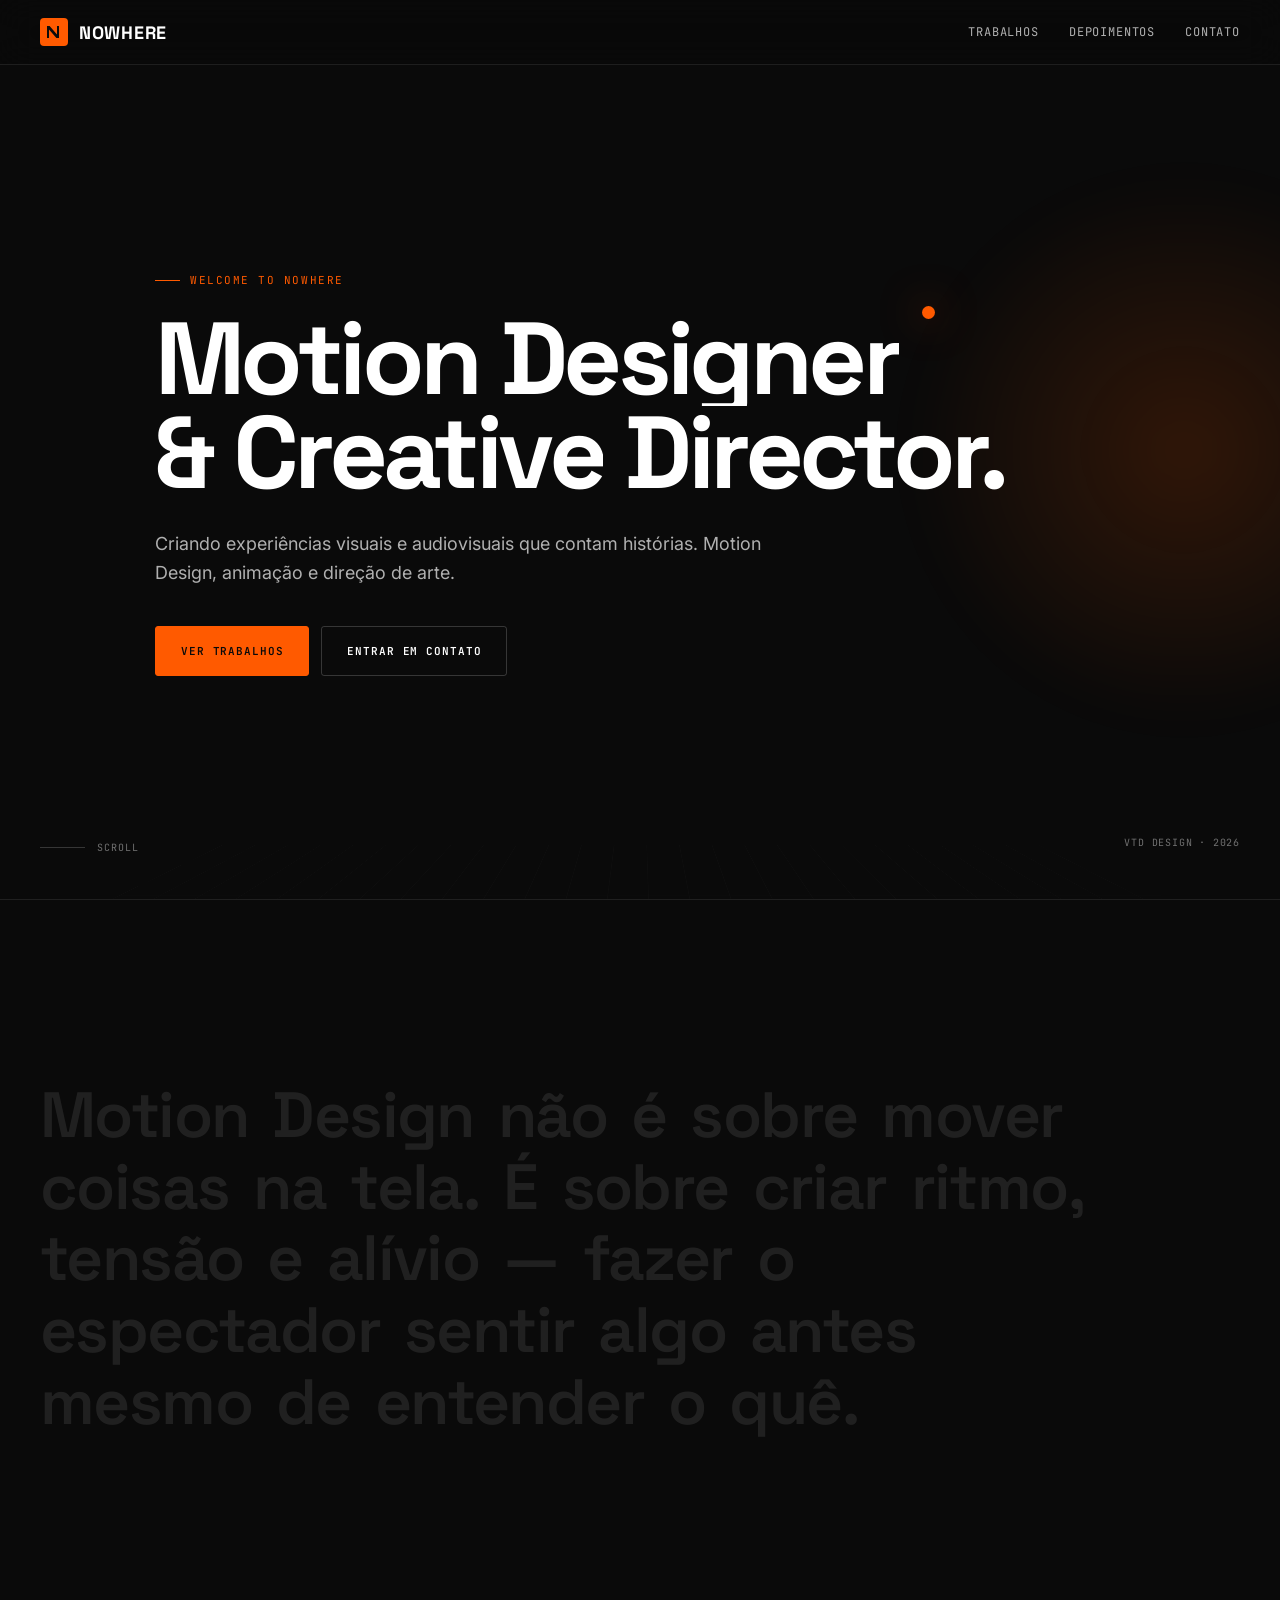
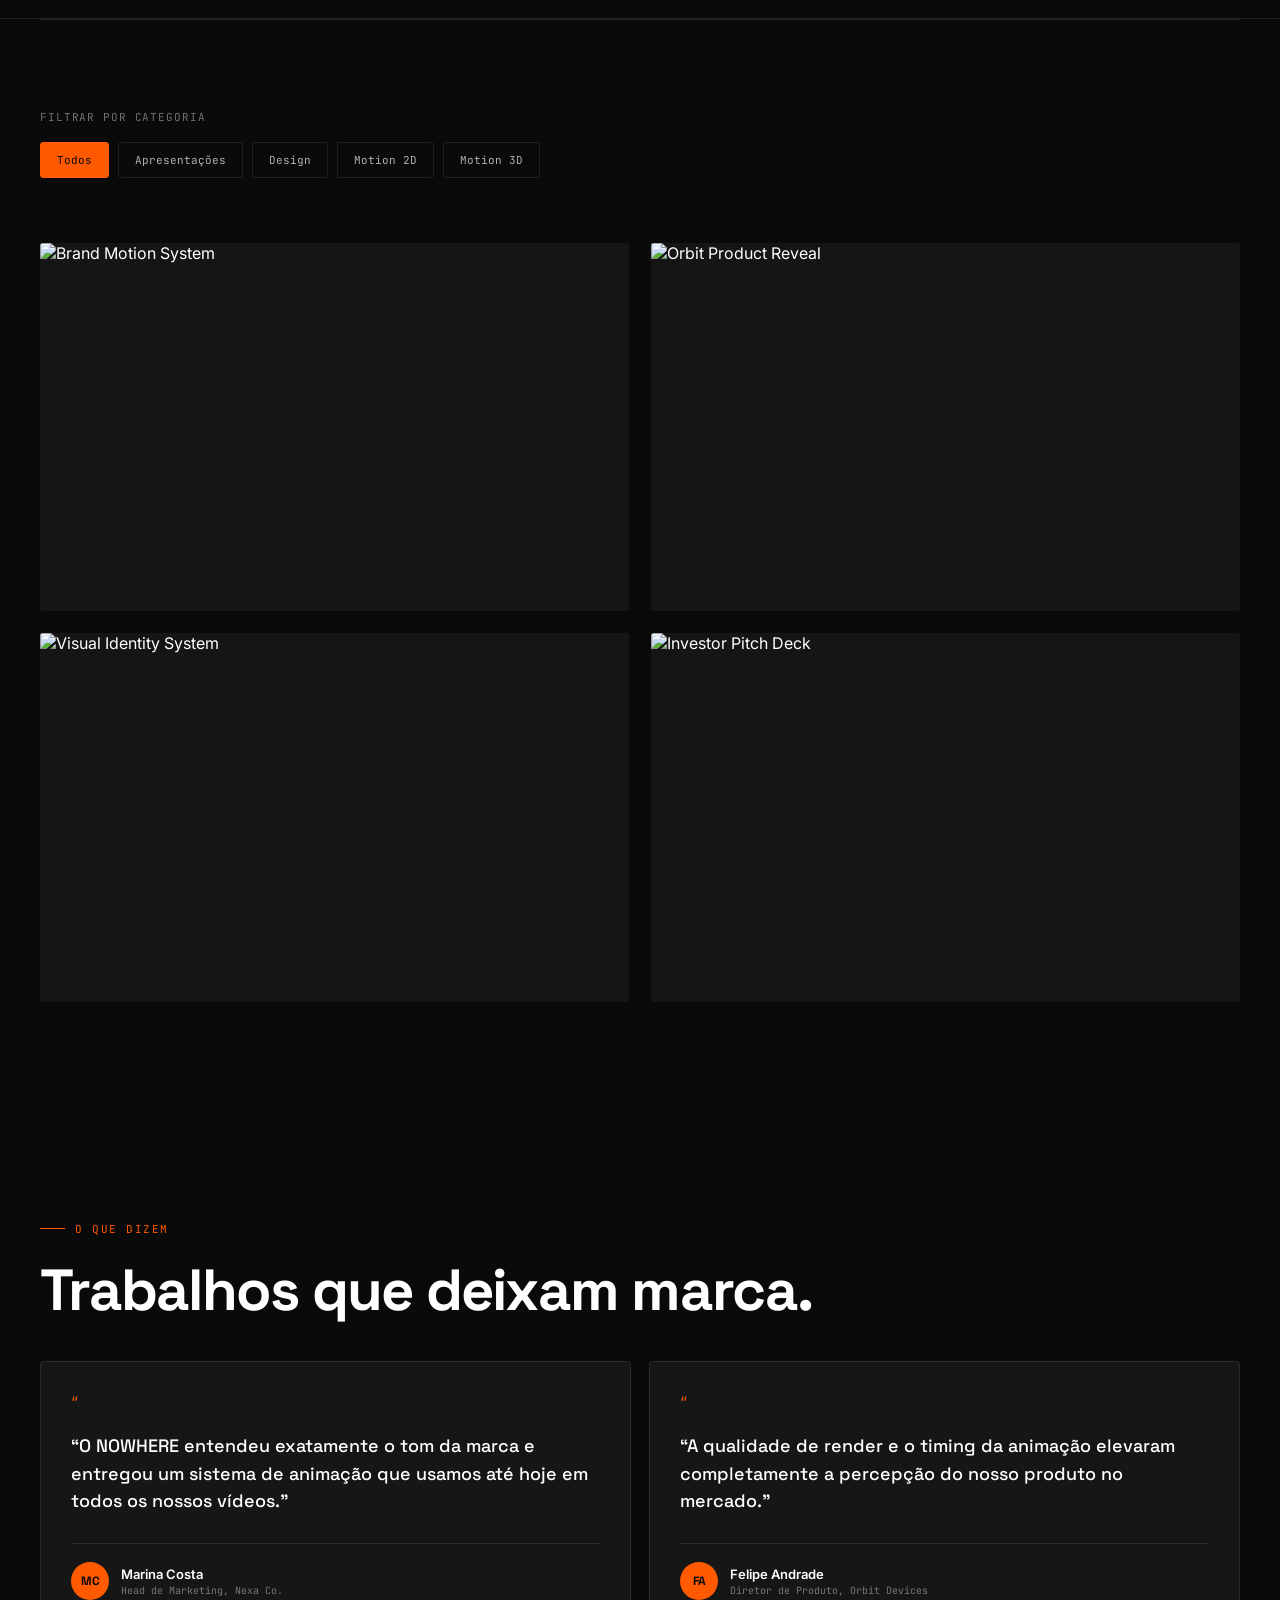
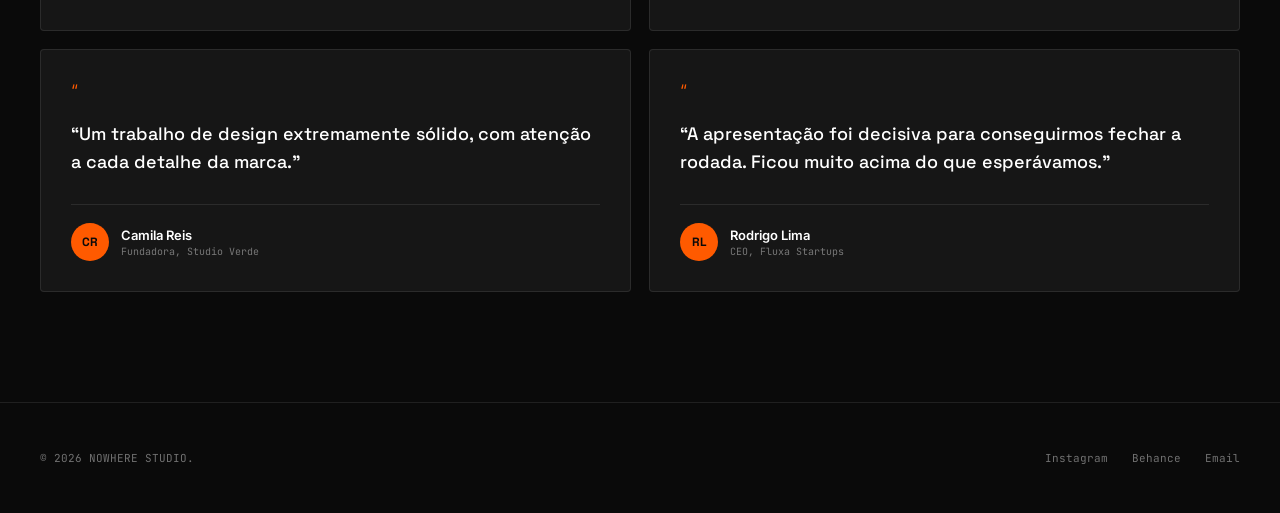
==== index.html @ f492d706 "Add files via upload" ====
<!doctype html><html lang="pt-BR"><head><meta charset="utf-8"><meta name="viewport" content="width=device-width,initial-scale=1"><meta name="theme-color" content="#0a0a0a"><title>NOWHERE STUDIO — Motion Design</title><link rel="preconnect" href="https://fonts.googleapis.com"><link rel="preconnect" href="https://fonts.gstatic.com" crossorigin><link href="https://fonts.googleapis.com/css2?family=Space+Grotesk:wght@400;500;600;700&family=Inter:wght@400;500;600&family=JetBrains+Mono:wght@400;500&display=swap" rel="stylesheet"><link rel="icon" href="assets/favicon.png"><link rel="stylesheet" href="css/tokens.css"><link rel="stylesheet" href="css/base.css"><link rel="stylesheet" href="css/components.css"><link rel="stylesheet" href="css/index.css"></head><body>
<header class="header"><div class="wrap"><a class="logo" href="/"><img src="assets/logo-icon.svg" alt=""><span>NOWHERE</span></a><nav class="header-nav" id="headerNav"></nav></div></header>
<main>
<section class="hero"><div class="hero-grid"></div><div class="hero-glow"></div><div class="hero-orb"></div><div class="wrap hero-content"><div class="eyebrow"><span class="line"></span>WELCOME TO NOWHERE</div><h1 class="hero-title"><span class="word"><span class="word-inner">Motion</span></span> <span class="word"><span class="word-inner">Designer</span></span><br><span class="word"><span class="word-inner">&amp; Creative</span></span> <span class="word"><span class="word-inner">Director.</span></span></h1><p class="hero-description">Criando experiências visuais e audiovisuais que contam histórias. Motion Design, animação e direção de arte.</p><div class="hero-cta"><a class="cta-button" href="#trabalhos">Ver trabalhos</a><a class="cta-button secondary" href="#contato">Entrar em contato</a></div></div><div class="hero-meta">VTD DESIGN · 2026</div><div class="scroll-cue"><span></span>Scroll</div></section>
<section class="magic-section"><div class="wrap"><p class="magic-text" data-magic-text>Motion Design não é sobre mover coisas na tela. É sobre criar ritmo, tensão e alívio — fazer o espectador sentir algo antes mesmo de entender o quê.</p></div></section>
<section id="trabalhos"><div class="wrap"><div class="filter-section"><span class="filter-label">Filtrar por categoria</span><div class="filter-group" id="filterGroup"></div></div><div class="gallery-grid" id="galleryGrid"><div class="loading-state">Carregando projetos…</div></div></div></section>
<section id="depoimentos" class="testimonials-section"><div class="wrap"><div class="section-heading"><div class="eyebrow"><span class="line"></span>O QUE DIZEM</div><h2>Trabalhos que deixam marca.</h2></div><div class="testimonials-grid" id="testimonialsGrid"></div></div></section>
</main><footer id="contato"><div class="wrap"><div class="footer-bottom"><span>© <span id="copyYear">2026</span> NOWHERE STUDIO.</span><div class="footer-links"><a href="https://instagram.com" target="_blank" rel="noopener">Instagram</a><a href="https://behance.net" target="_blank" rel="noopener">Behance</a><a href="mailto:contato@nowhere.studio">Email</a></div></div></div></footer>
<script src="js/portfolio-loader.js" defer></script><script src="js/filter-handler.js" defer></script><script src="js/main.js" defer></script><script src="js/animations.js" defer></script><script>document.addEventListener('portfolio:rendered',e=>{const g=document.getElementById('testimonialsGrid');if(!g)return;const ps=window.portfolioLoader.projects.filter(p=>p.feedback&&p.feedbackAutor);g.innerHTML=ps.map(p=>`<article class="testimonial-card"><div class="testimonial-quote-icon">“</div><p class="testimonial-text">“${String(p.feedback).replace(/[<>]/g,'')}”</p><div class="testimonial-footer"><div class="testimonial-avatar">${String(p.feedbackAutor).split(' ').slice(0,2).map(x=>x[0]).join('').toUpperCase()}</div><div class="testimonial-author"><strong>${p.feedbackAutor}</strong><span>${p.feedbackCargo||''}</span></div></div></article>`).join('');window.portfolioAnimations?.reveal()});</script>
</body></html>
---- css/tokens.css ----
:root {
  --black: #0a0a0a;
  --pure-black: #000;
  --orange: #ff5a00;
  --white: #fff;
  --white-80: rgba(255,255,255,.80);
  --white-70: rgba(255,255,255,.68);
  --white-45: rgba(255,255,255,.42);
  --white-20: rgba(255,255,255,.18);
  --white-10: rgba(255,255,255,.09);
  --white-06: rgba(255,255,255,.05);
  --display: 'Space Grotesk', sans-serif;
  --body: 'Inter', sans-serif;
  --mono: 'JetBrains Mono', monospace;
  --ease: cubic-bezier(.16,1,.3,1);
  --container: 1280px;
}
---- css/base.css ----
*{margin:0;padding:0;box-sizing:border-box}
html{background:var(--black);scroll-behavior:smooth}
body{background:var(--black);color:var(--white);font-family:var(--body);-webkit-font-smoothing:antialiased;overflow-x:hidden}
body.is-loading{overflow:hidden}
a{color:inherit;text-decoration:none}button{font:inherit}img,svg,video{display:block;max-width:100%}
::selection{background:var(--orange);color:var(--black)}
.wrap{width:min(100%,var(--container));margin:auto;padding:0 40px}
@media(max-width:700px){.wrap{padding:0 22px}}
.header,.nav{position:fixed;inset:0 0 auto;z-index:1000;padding:18px 0;background:rgba(10,10,10,.68);backdrop-filter:blur(18px);border-bottom:1px solid var(--white-10)}
.header .wrap,.nav .wrap{display:flex;align-items:center;justify-content:space-between}
.logo,.nav-logo{display:flex;align-items:center;gap:11px;font:700 18px var(--display);letter-spacing:.04em}
.logo img,.nav-logo img{width:28px;height:28px;object-fit:contain}
.logo span,.nav-logo span{transition:color .3s var(--ease)}
.logo:hover span,.nav-logo:hover span{color:var(--orange)}
.header-nav{display:flex;gap:30px;font:12px var(--mono);letter-spacing:.07em;text-transform:uppercase}
.header-nav a,.nav-back{color:var(--white-70);transition:color .3s var(--ease)}
.header-nav a:hover,.header-nav a.active,.nav-back:hover{color:var(--orange)}
.nav-back{font:12px var(--mono);letter-spacing:.07em;text-transform:uppercase}
footer{border-top:1px solid var(--white-10);padding:48px 0}
.footer-bottom{display:flex;justify-content:space-between;align-items:center;gap:20px;flex-wrap:wrap;font:11px var(--mono);color:var(--white-45)}
.footer-links{display:flex;gap:24px}.footer-links a:hover{color:var(--orange)}
@media(max-width:560px){.header-nav{gap:16px;font-size:10px}}
---- css/components.css ----
.cta-button{display:inline-flex;align-items:center;justify-content:center;min-height:50px;padding:0 25px;border:1px solid var(--orange);border-radius:3px;background:var(--orange);color:var(--black);font:600 11px var(--mono);letter-spacing:.08em;text-transform:uppercase;transition:transform .35s var(--ease),box-shadow .35s var(--ease),background .35s var(--ease)}
.cta-button:hover{transform:translateY(-3px);box-shadow:0 16px 35px rgba(255,90,0,.2)}
.cta-button.secondary{background:transparent;color:var(--white);border-color:var(--white-20)}
.cta-button.secondary:hover{background:var(--white);color:var(--black)}
.filter-section{padding:90px 0 30px;border-top:1px solid var(--white-10)}
.filter-label{display:block;margin-bottom:18px;color:var(--white-45);font:11px var(--mono);letter-spacing:.08em;text-transform:uppercase}
.filter-group{display:flex;gap:9px;flex-wrap:wrap}.filter-btn{padding:10px 16px;border:1px solid var(--white-10);border-radius:3px;background:transparent;color:var(--white-70);cursor:pointer;font:11px var(--mono);transition:all .3s var(--ease)}
.filter-btn:hover{border-color:var(--white-45);color:var(--white)}.filter-btn.active{border-color:var(--orange);background:var(--orange);color:var(--black)}
.gallery-grid{display:grid;grid-template-columns:repeat(2,minmax(0,1fr));gap:22px;padding:35px 0 110px}
.gallery-item{position:relative;aspect-ratio:16/10;overflow:hidden;border-radius:3px;background:#151515;cursor:pointer;opacity:0;transform:translateY(35px);transition:opacity .8s var(--ease),transform .8s var(--ease)}
.gallery-item.is-visible{opacity:1;transform:none}.gallery-item-image{width:100%;height:100%;object-fit:cover;transition:transform 1s var(--ease);background:#151515}.gallery-item:hover .gallery-item-image{transform:scale(1.045)}
.gallery-overlay{position:absolute;inset:0;display:flex;flex-direction:column;justify-content:flex-end;padding:26px;background:linear-gradient(180deg,transparent 35%,rgba(0,0,0,.82));opacity:0;transform:translateY(8px);transition:opacity .4s var(--ease),transform .4s var(--ease)}
.gallery-item:hover .gallery-overlay{opacity:1;transform:none}.gallery-overlay h3{font:600 22px var(--display);margin-bottom:6px}.gallery-overlay p{font:11px var(--mono);color:var(--white-45)}
.loading-state{text-align:center;padding:100px 0;color:var(--white-45);font:11px var(--mono)}
.empty-state{text-align:center;padding:100px 0}.empty-state-title{font:700 28px var(--display);margin-bottom:12px}.empty-state-text{color:var(--white-45)}
@media(max-width:760px){.gallery-grid{grid-template-columns:1fr;gap:16px}.gallery-overlay{opacity:1;transform:none}}
---- css/index.css ----
.hero{position:relative;min-height:100svh;display:flex;align-items:center;padding:130px 0 80px;overflow:hidden;border-bottom:1px solid var(--white-10)}
.hero-grid{position:absolute;inset:0;pointer-events:none;overflow:hidden}.hero-grid::before{content:"";position:absolute;inset:-20%;background-image:linear-gradient(var(--white-06) 1px,transparent 1px),linear-gradient(90deg,var(--white-06) 1px,transparent 1px);background-size:70px 70px;transform:perspective(700px) rotateX(58deg) translateY(25%);transform-origin:center bottom;opacity:.28}
.hero-glow{position:absolute;width:45vw;height:45vw;right:-15vw;top:18%;border-radius:50%;background:radial-gradient(circle,rgba(255,90,0,.16),transparent 68%);filter:blur(20px)}
.hero-orb{position:absolute;width:13px;height:13px;border-radius:50%;background:var(--orange);box-shadow:0 0 40px rgba(255,90,0,.7);left:72%;top:34%;will-change:transform}
.hero-content{position:relative;z-index:2;max-width:1050px}.eyebrow{display:flex;align-items:center;gap:10px;margin-bottom:25px;color:var(--orange);font:11px var(--mono);letter-spacing:.14em;text-transform:uppercase}.eyebrow .line{width:25px;height:1px;background:currentColor}
.hero-title{font:700 clamp(50px,8vw,110px)/.92 var(--display);letter-spacing:-.045em;max-width:1100px;margin-bottom:30px}.hero-title .word{display:inline-block;overflow:hidden;vertical-align:bottom}.hero-title .word-inner{display:inline-block;transform:translateY(110%);opacity:0;animation:heroWordIn 1s var(--ease) forwards}.hero-title .word:nth-child(2) .word-inner{animation-delay:.08s}.hero-title .word:nth-child(3) .word-inner{animation-delay:.16s}.hero-title .word:nth-child(4) .word-inner{animation-delay:.24s}.hero-description{max-width:620px;color:var(--white-70);font-size:18px;line-height:1.6;opacity:0;transform:translateY(18px);animation:heroFade .8s .48s var(--ease) forwards}.hero-cta{display:flex;gap:12px;flex-wrap:wrap;margin-top:38px;opacity:0;transform:translateY(18px);animation:heroFade .8s .58s var(--ease) forwards}
.hero-meta{position:absolute;right:40px;bottom:50px;color:var(--white-45);font:10px var(--mono);letter-spacing:.08em;text-transform:uppercase;z-index:2}.scroll-cue{position:absolute;left:40px;bottom:45px;display:flex;align-items:center;gap:12px;color:var(--white-45);font:10px var(--mono);text-transform:uppercase;letter-spacing:.1em}.scroll-cue span{width:45px;height:1px;background:var(--white-20);position:relative;overflow:hidden}.scroll-cue span::after{content:"";position:absolute;inset:0;background:var(--orange);transform:translateX(-100%);animation:cue 2s infinite var(--ease)}
@keyframes heroWordIn{to{transform:none;opacity:1}}@keyframes heroFade{to{transform:none;opacity:1}}@keyframes cue{0%{transform:translateX(-100%)}55%,100%{transform:translateX(100%)}}
.magic-section{padding:180px 0;border-bottom:1px solid var(--white-10)}.magic-text{max-width:1100px;font:600 clamp(32px,5vw,68px)/1.12 var(--display);letter-spacing:-.025em}.magic-word{position:relative;display:inline-block;margin-right:.15em}.magic-word-ghost{color:var(--white-10)}.magic-word-fill{position:absolute;inset:0;color:var(--white);opacity:0}
.testimonials-section{padding:110px 0}.section-heading{margin-bottom:42px}.section-heading h2{font:700 clamp(34px,5vw,58px)/1 var(--display);letter-spacing:-.03em;margin-top:8px}.testimonials-grid{display:grid;grid-template-columns:repeat(2,minmax(0,1fr));gap:18px}.testimonial-card{padding:30px;border:1px solid var(--white-10);background:var(--white-06);border-radius:4px;opacity:0;transform:translateY(30px);transition:opacity .8s var(--ease),transform .8s var(--ease),border-color .3s}.testimonial-card.is-visible{opacity:1;transform:none}.testimonial-card:hover{border-color:var(--orange)}.testimonial-quote-icon{color:var(--orange);margin-bottom:20px}.testimonial-text{font:500 18px/1.55 var(--display)}.testimonial-footer{display:flex;align-items:center;gap:12px;margin-top:28px;padding-top:18px;border-top:1px solid var(--white-10)}.testimonial-avatar{width:38px;height:38px;border-radius:50%;display:grid;place-items:center;background:var(--orange);color:var(--black);font:700 12px var(--display)}.testimonial-author{display:flex;flex-direction:column;gap:2px}.testimonial-author strong{font:600 13px var(--body)}.testimonial-author span{font:10px var(--mono);color:var(--white-45)}
@media(max-width:760px){.hero-meta{display:none}.scroll-cue{left:22px}.hero-title{font-size:clamp(45px,13vw,76px)}.magic-section{padding:110px 0}.testimonials-grid{grid-template-columns:1fr}}
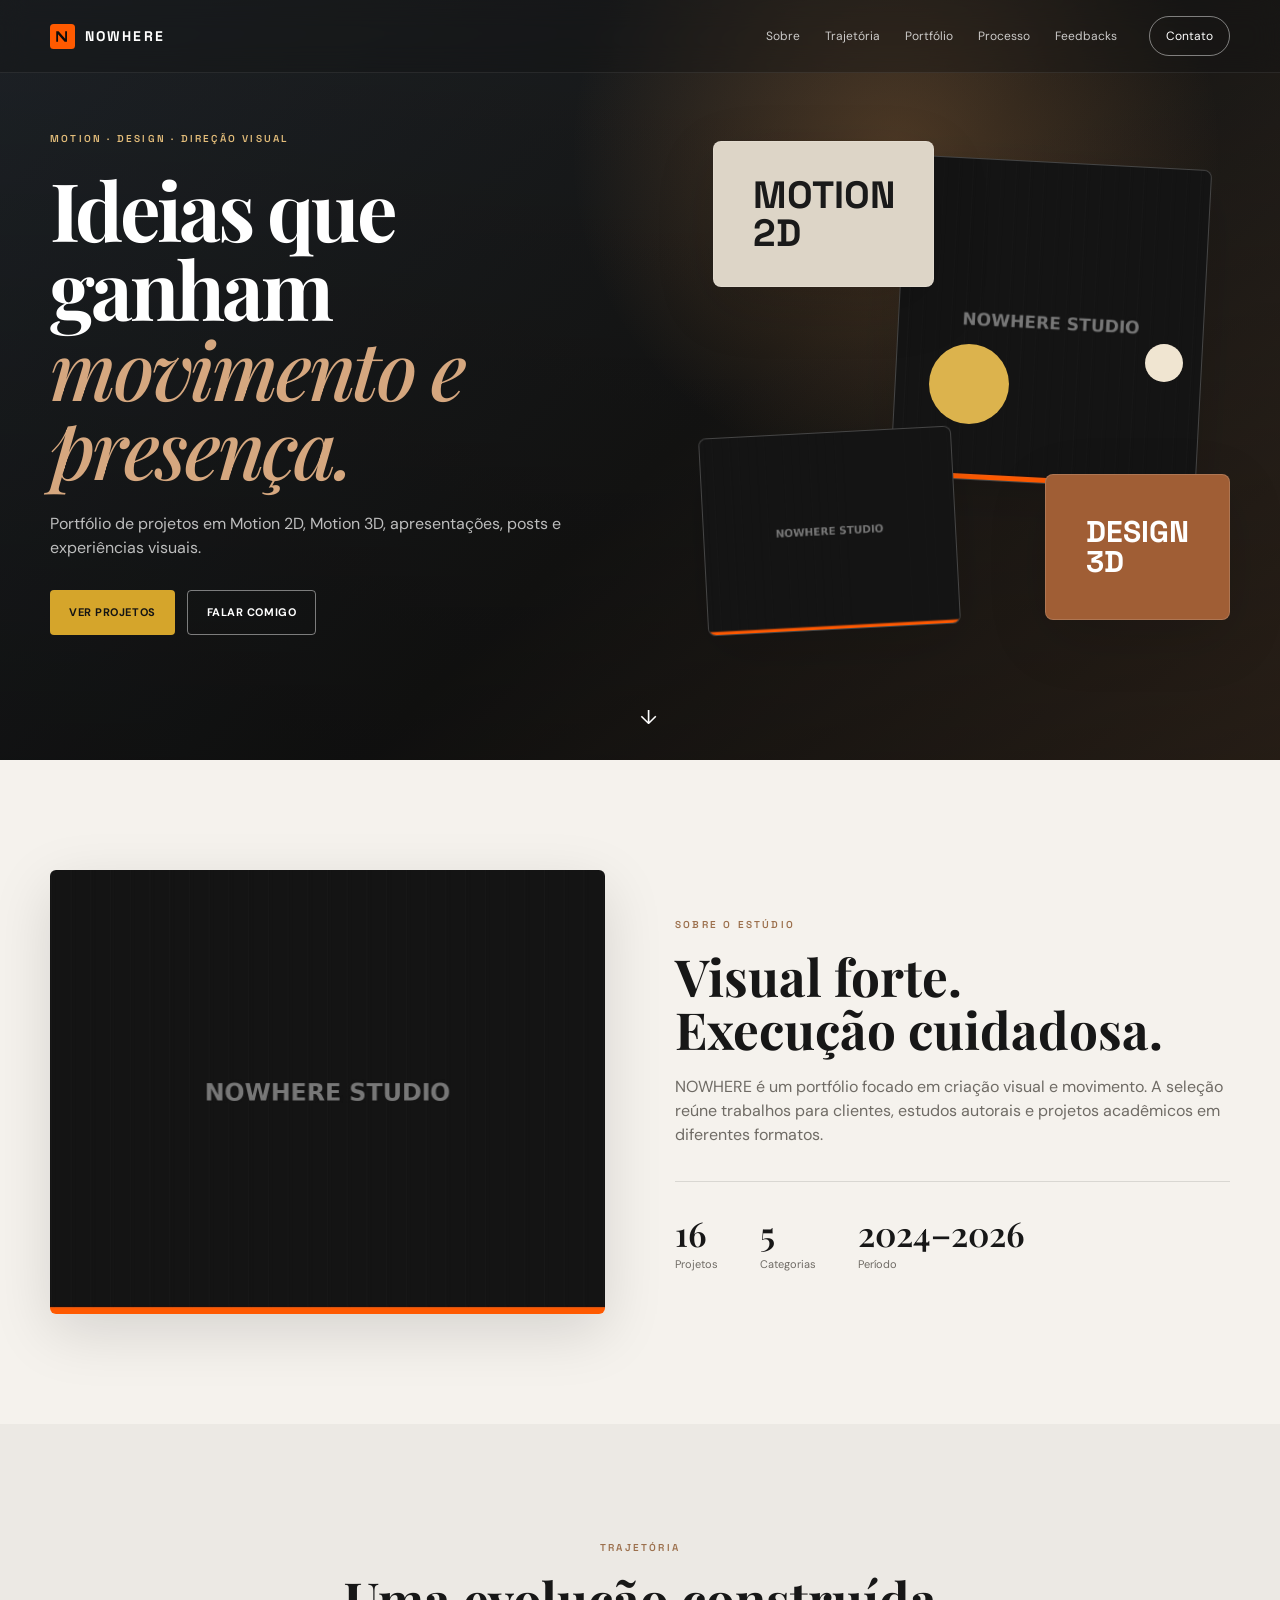
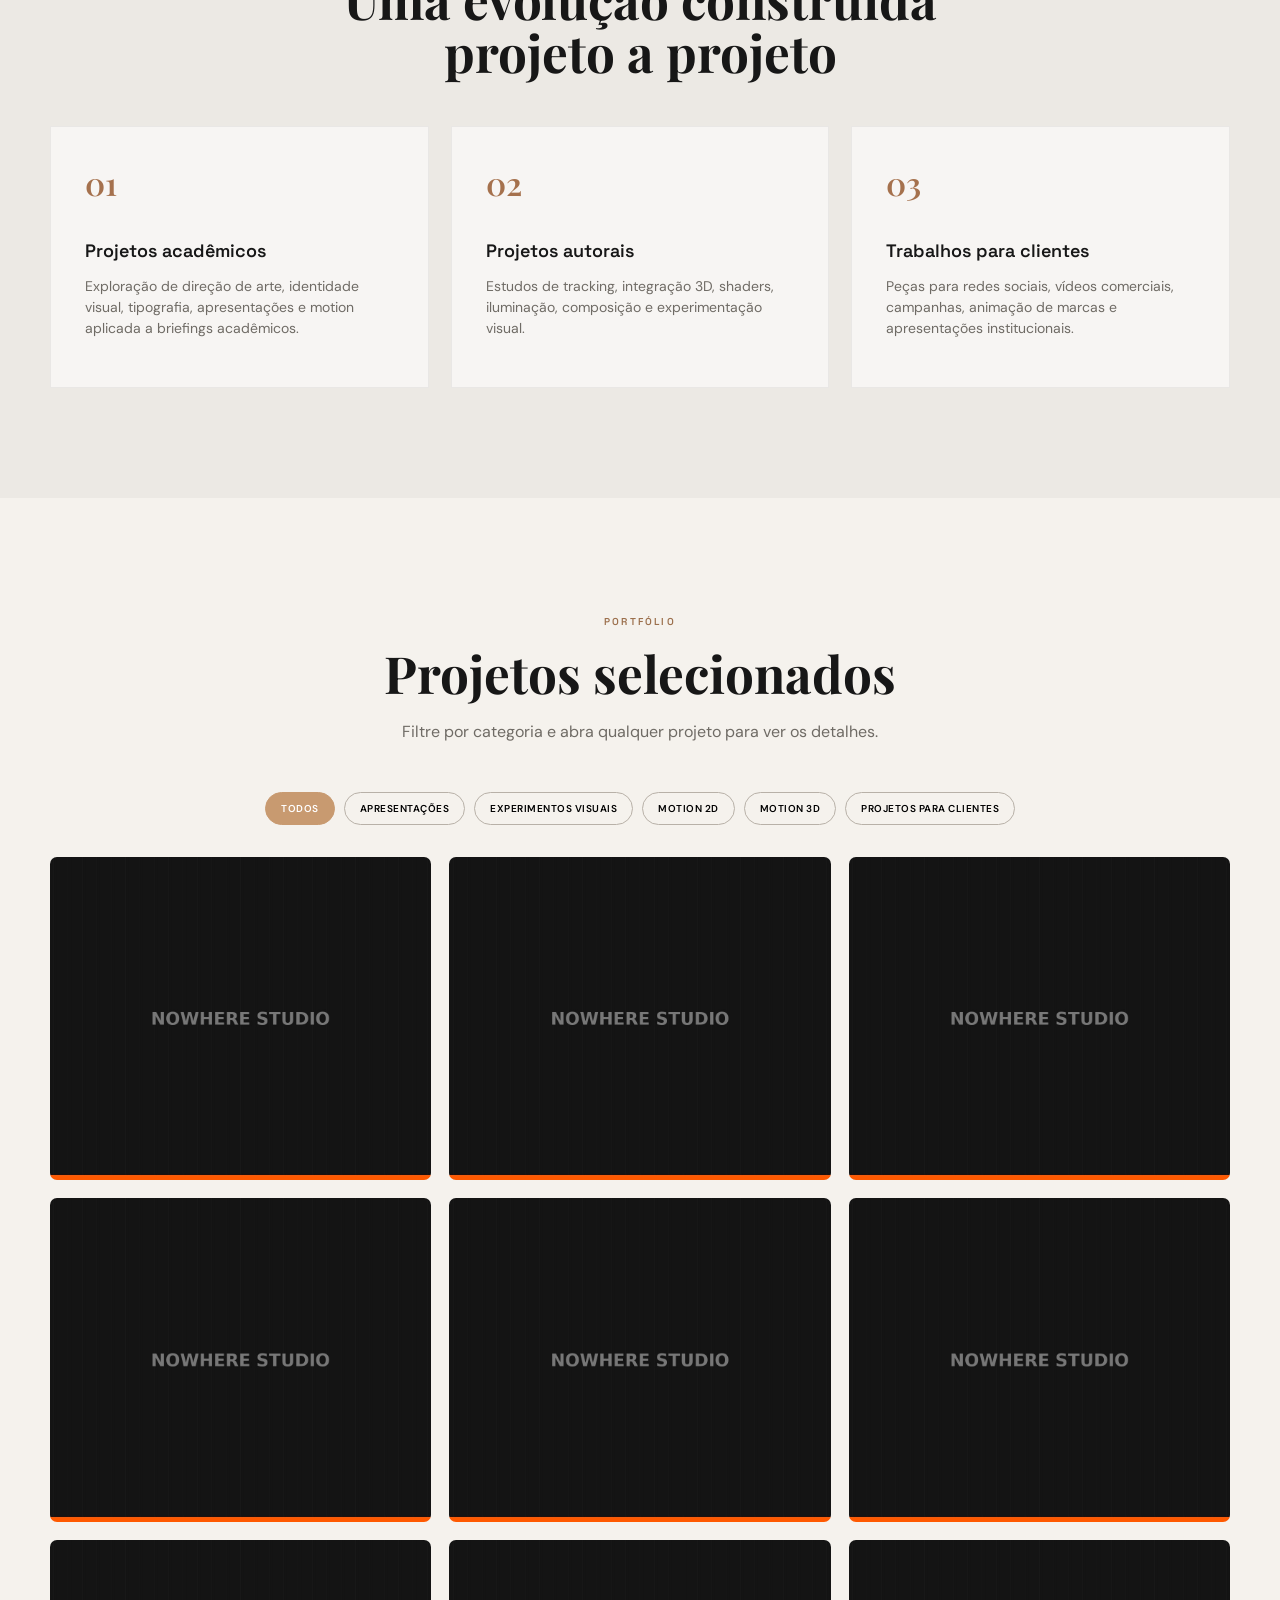
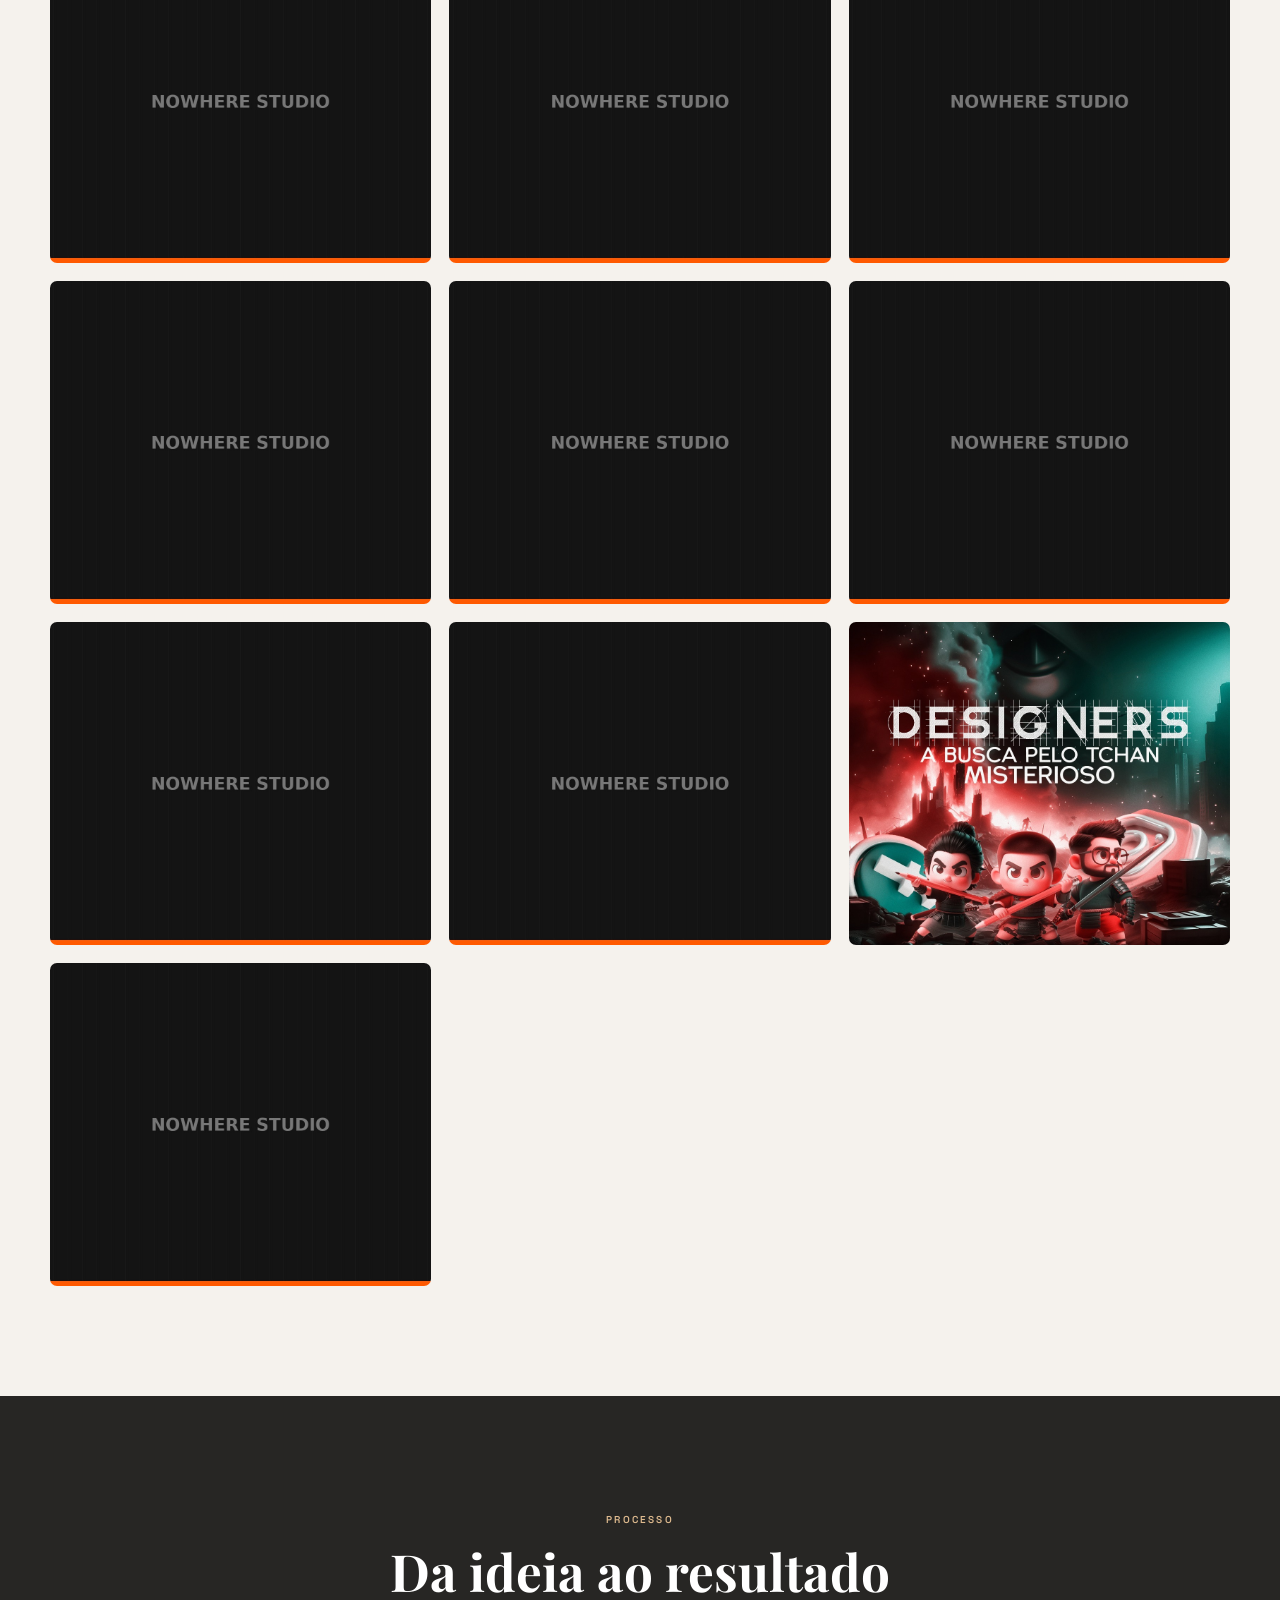
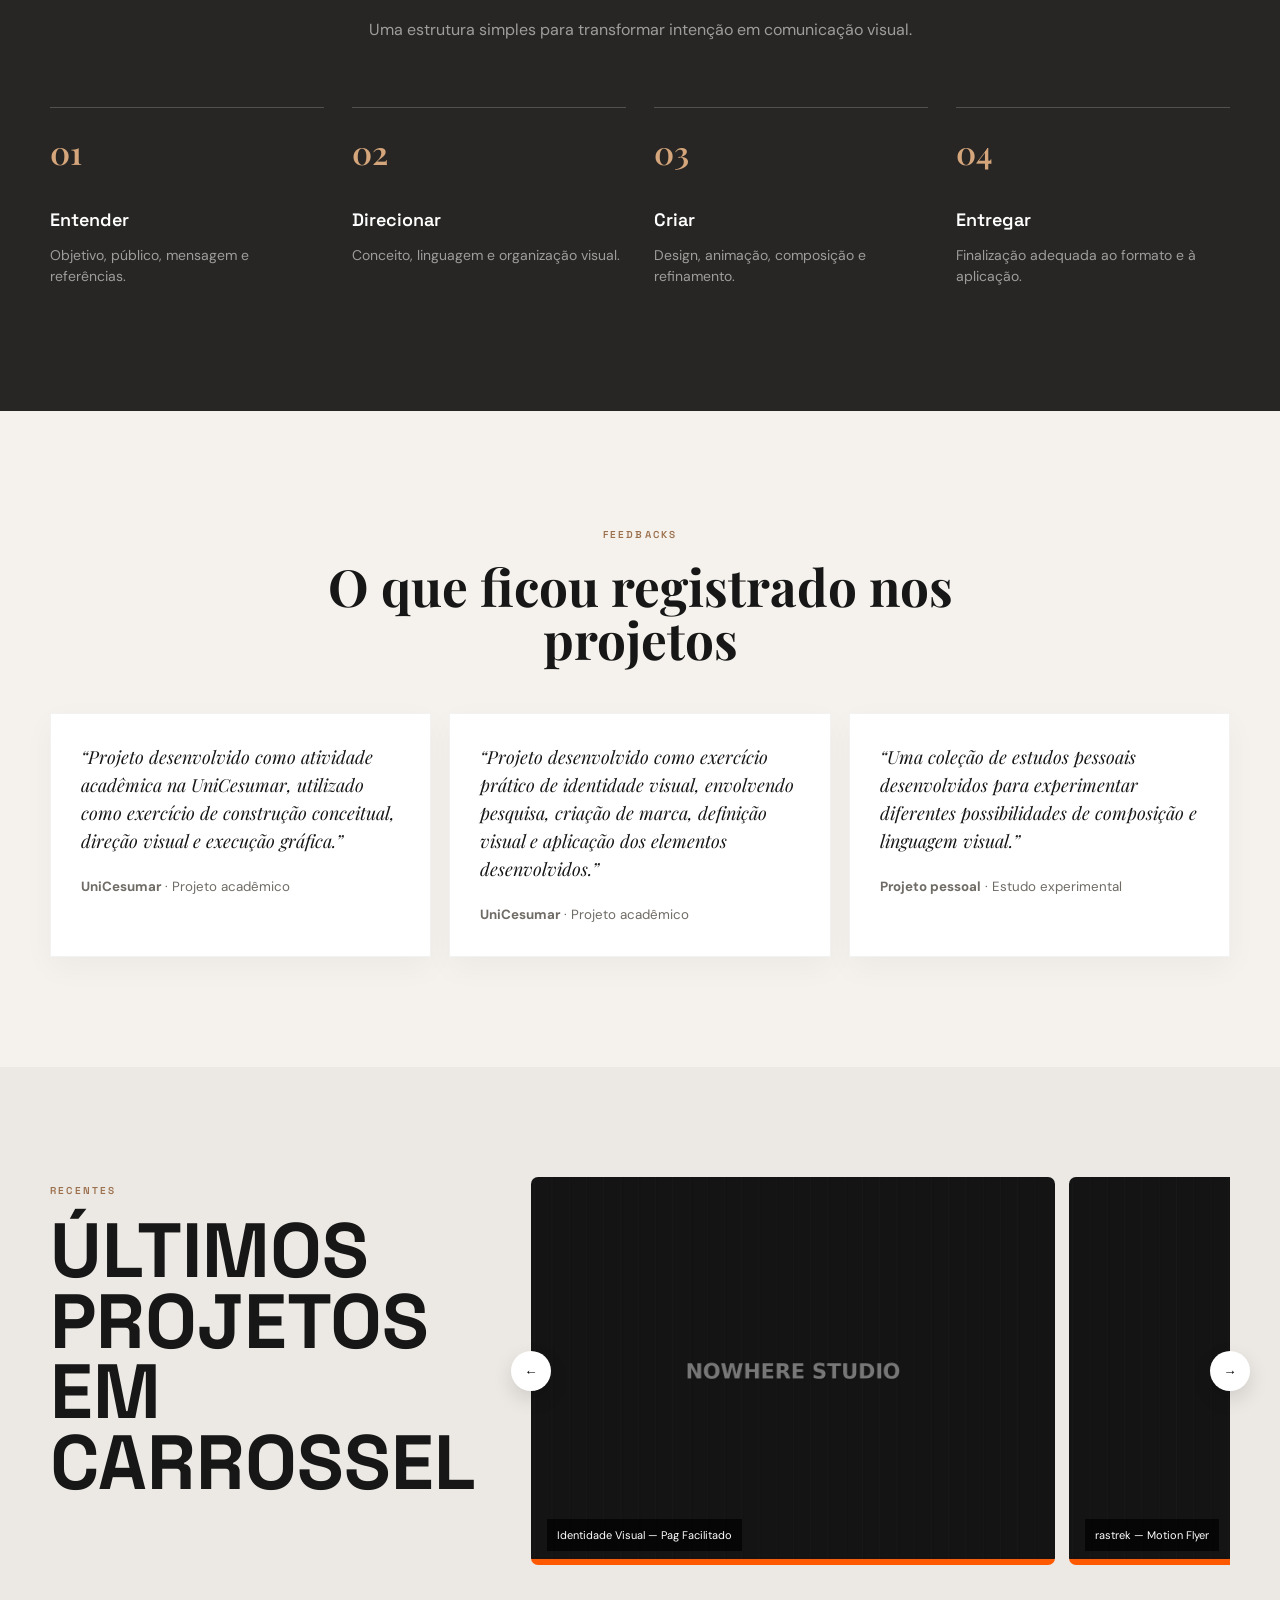
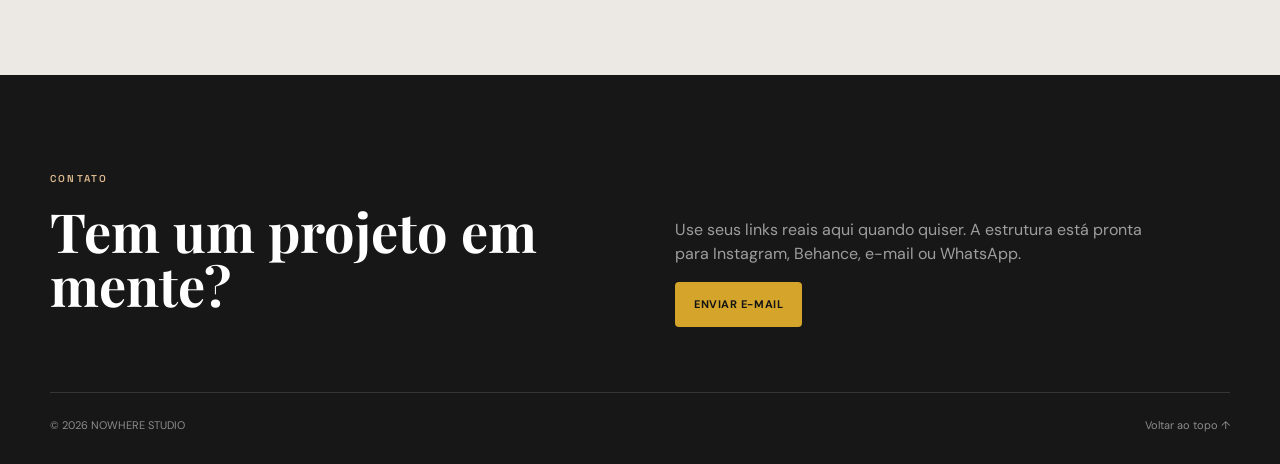
==== commit 2e3e84cb: "Add files via upload" ====
--- a/index.html
+++ b/index.html
@@ -1,10 +1,105 @@
-<!doctype html><html lang="pt-BR"><head><meta charset="utf-8"><meta name="viewport" content="width=device-width,initial-scale=1"><meta name="theme-color" content="#0a0a0a"><title>NOWHERE STUDIO — Motion Design</title><link rel="preconnect" href="https://fonts.googleapis.com"><link rel="preconnect" href="https://fonts.gstatic.com" crossorigin><link href="https://fonts.googleapis.com/css2?family=Space+Grotesk:wght@400;500;600;700&family=Inter:wght@400;500;600&family=JetBrains+Mono:wght@400;500&display=swap" rel="stylesheet"><link rel="icon" href="assets/favicon.png"><link rel="stylesheet" href="css/tokens.css"><link rel="stylesheet" href="css/base.css"><link rel="stylesheet" href="css/components.css"><link rel="stylesheet" href="css/index.css"></head><body>
-<header class="header"><div class="wrap"><a class="logo" href="/"><img src="assets/logo-icon.svg" alt=""><span>NOWHERE</span></a><nav class="header-nav" id="headerNav"></nav></div></header>
+<!doctype html>
+<html lang="pt-BR">
+<head>
+  <meta charset="utf-8">
+  <meta name="viewport" content="width=device-width,initial-scale=1">
+  <meta name="description" content="NOWHERE STUDIO — portfólio de Motion Design, Design Gráfico e projetos visuais.">
+  <meta name="theme-color" content="#f4f1ec">
+  <title>NOWHERE STUDIO — Portfólio</title>
+  <link rel="icon" href="assets/favicon.png">
+  <link rel="preconnect" href="https://fonts.googleapis.com">
+  <link rel="preconnect" href="https://fonts.gstatic.com" crossorigin>
+  <link href="https://fonts.googleapis.com/css2?family=DM+Sans:wght@400;500;600;700&family=Playfair+Display:wght@500;600;700&family=Space+Grotesk:wght@500;600;700&display=swap" rel="stylesheet">
+  <link rel="stylesheet" href="css/site.css">
+</head>
+<body>
+<header class="topbar" id="topo">
+  <div class="shell nav-wrap">
+    <a class="brand" href="#topo"><img src="assets/logo-icon.svg" alt=""><span>NOWHERE</span></a>
+    <nav class="desktop-nav" aria-label="Navegação principal">
+      <a href="#sobre">Sobre</a><a href="#trajetoria">Trajetória</a><a href="#trabalhos">Portfólio</a><a href="#processo">Processo</a><a href="#feedbacks">Feedbacks</a>
+    </nav>
+    <a class="contact-pill" href="#contato">Contato</a>
+  </div>
+</header>
+
 <main>
-<section class="hero"><div class="hero-grid"></div><div class="hero-glow"></div><div class="hero-orb"></div><div class="wrap hero-content"><div class="eyebrow"><span class="line"></span>WELCOME TO NOWHERE</div><h1 class="hero-title"><span class="word"><span class="word-inner">Motion</span></span> <span class="word"><span class="word-inner">Designer</span></span><br><span class="word"><span class="word-inner">&amp; Creative</span></span> <span class="word"><span class="word-inner">Director.</span></span></h1><p class="hero-description">Criando experiências visuais e audiovisuais que contam histórias. Motion Design, animação e direção de arte.</p><div class="hero-cta"><a class="cta-button" href="#trabalhos">Ver trabalhos</a><a class="cta-button secondary" href="#contato">Entrar em contato</a></div></div><div class="hero-meta">VTD DESIGN · 2026</div><div class="scroll-cue"><span></span>Scroll</div></section>
-<section class="magic-section"><div class="wrap"><p class="magic-text" data-magic-text>Motion Design não é sobre mover coisas na tela. É sobre criar ritmo, tensão e alívio — fazer o espectador sentir algo antes mesmo de entender o quê.</p></div></section>
-<section id="trabalhos"><div class="wrap"><div class="filter-section"><span class="filter-label">Filtrar por categoria</span><div class="filter-group" id="filterGroup"></div></div><div class="gallery-grid" id="galleryGrid"><div class="loading-state">Carregando projetos…</div></div></div></section>
-<section id="depoimentos" class="testimonials-section"><div class="wrap"><div class="section-heading"><div class="eyebrow"><span class="line"></span>O QUE DIZEM</div><h2>Trabalhos que deixam marca.</h2></div><div class="testimonials-grid" id="testimonialsGrid"></div></div></section>
-</main><footer id="contato"><div class="wrap"><div class="footer-bottom"><span>© <span id="copyYear">2026</span> NOWHERE STUDIO.</span><div class="footer-links"><a href="https://instagram.com" target="_blank" rel="noopener">Instagram</a><a href="https://behance.net" target="_blank" rel="noopener">Behance</a><a href="mailto:contato@nowhere.studio">Email</a></div></div></div></footer>
-<script src="js/portfolio-loader.js" defer></script><script src="js/filter-handler.js" defer></script><script src="js/main.js" defer></script><script src="js/animations.js" defer></script><script>document.addEventListener('portfolio:rendered',e=>{const g=document.getElementById('testimonialsGrid');if(!g)return;const ps=window.portfolioLoader.projects.filter(p=>p.feedback&&p.feedbackAutor);g.innerHTML=ps.map(p=>`<article class="testimonial-card"><div class="testimonial-quote-icon">“</div><p class="testimonial-text">“${String(p.feedback).replace(/[<>]/g,'')}”</p><div class="testimonial-footer"><div class="testimonial-avatar">${String(p.feedbackAutor).split(' ').slice(0,2).map(x=>x[0]).join('').toUpperCase()}</div><div class="testimonial-author"><strong>${p.feedbackAutor}</strong><span>${p.feedbackCargo||''}</span></div></div></article>`).join('');window.portfolioAnimations?.reveal()});</script>
-</body></html>
+<section class="hero section-dark">
+  <div class="shell hero-grid">
+    <div class="hero-copy reveal">
+      <span class="eyebrow">MOTION · DESIGN · DIREÇÃO VISUAL</span>
+      <h1>Ideias que ganham<br><em>movimento e presença.</em></h1>
+      <p>Portfólio de projetos em Motion 2D, Motion 3D, apresentações, posts e experiências visuais.</p>
+      <div class="hero-actions"><a class="btn btn-accent" href="#trabalhos">Ver projetos</a><a class="btn btn-ghost" href="#contato">Falar comigo</a></div>
+    </div>
+    <div class="parallax-stage" id="parallaxStage" aria-label="Composição visual interativa">
+      <div class="parallax-card p1" data-depth="18"><img data-project-img="0" src="assets/placeholder.jpg" alt="Projeto em destaque"></div>
+      <div class="parallax-card p2" data-depth="-10"><span>MOTION<br>2D</span></div>
+      <div class="parallax-card p3" data-depth="10"><img data-project-img="1" src="assets/placeholder.jpg" alt="Projeto em destaque"></div>
+      <div class="parallax-card p4" data-depth="-16"><span>DESIGN<br>3D</span></div>
+      <div class="orb o1" data-depth="24"></div><div class="orb o2" data-depth="-18"></div>
+    </div>
+  </div>
+  <a href="#sobre" class="scroll-cue" aria-label="Ir para Sobre">↓</a>
+</section>
+
+<section class="section light" id="sobre">
+  <div class="shell about-grid">
+    <div class="about-visual reveal"><div class="frame"><img data-project-img="2" src="assets/placeholder.jpg" alt="Trabalho visual"></div></div>
+    <div class="about-copy reveal">
+      <span class="eyebrow brown">SOBRE O ESTÚDIO</span>
+      <h2>Visual forte.<br>Execução cuidadosa.</h2>
+      <p>NOWHERE é um portfólio focado em criação visual e movimento. A seleção reúne trabalhos para clientes, estudos autorais e projetos acadêmicos em diferentes formatos.</p>
+      <div class="stats"><div><strong id="projectCount">—</strong><span>Projetos</span></div><div><strong id="categoryCount">—</strong><span>Categorias</span></div><div><strong id="yearRange">—</strong><span>Período</span></div></div>
+    </div>
+  </div>
+</section>
+
+<section class="section career" id="trajetoria">
+  <div class="shell">
+    <div class="section-head center reveal"><span class="eyebrow brown">TRAJETÓRIA</span><h2>Uma evolução construída projeto a projeto</h2></div>
+    <div class="career-grid">
+      <article class="career-card reveal"><span>01</span><h3>Projetos acadêmicos</h3><p>Exploração de direção de arte, identidade visual, tipografia, apresentações e motion aplicada a briefings acadêmicos.</p></article>
+      <article class="career-card reveal"><span>02</span><h3>Projetos autorais</h3><p>Estudos de tracking, integração 3D, shaders, iluminação, composição e experimentação visual.</p></article>
+      <article class="career-card reveal"><span>03</span><h3>Trabalhos para clientes</h3><p>Peças para redes sociais, vídeos comerciais, campanhas, animação de marcas e apresentações institucionais.</p></article>
+    </div>
+  </div>
+</section>
+
+<section class="section light" id="trabalhos">
+  <div class="shell">
+    <div class="section-head center reveal"><span class="eyebrow brown">PORTFÓLIO</span><h2>Projetos selecionados</h2><p>Filtre por categoria e abra qualquer projeto para ver os detalhes.</p></div>
+    <div class="filters" id="filters"></div>
+    <div class="projects-grid" id="projectsGrid"><div class="loading">Carregando projetos…</div></div>
+  </div>
+</section>
+
+<section class="section process" id="processo">
+  <div class="shell">
+    <div class="section-head center inverse reveal"><span class="eyebrow warm">PROCESSO</span><h2>Da ideia ao resultado</h2><p>Uma estrutura simples para transformar intenção em comunicação visual.</p></div>
+    <div class="process-grid"><div class="step reveal"><b>01</b><h3>Entender</h3><p>Objetivo, público, mensagem e referências.</p></div><div class="step reveal"><b>02</b><h3>Direcionar</h3><p>Conceito, linguagem e organização visual.</p></div><div class="step reveal"><b>03</b><h3>Criar</h3><p>Design, animação, composição e refinamento.</p></div><div class="step reveal"><b>04</b><h3>Entregar</h3><p>Finalização adequada ao formato e à aplicação.</p></div></div>
+  </div>
+</section>
+
+<section class="section light" id="feedbacks">
+  <div class="shell">
+    <div class="section-head center reveal"><span class="eyebrow brown">FEEDBACKS</span><h2>O que ficou registrado nos projetos</h2></div>
+    <div class="testimonials" id="testimonials"></div>
+  </div>
+</section>
+
+<section class="section latest" id="ultimos">
+  <div class="shell latest-shell">
+    <div class="latest-title reveal"><span class="eyebrow brown">RECENTES</span><h2>Últimos projetos<br>em carrossel</h2></div>
+    <div class="carousel-wrap reveal"><button class="car-btn prev" id="carPrev" aria-label="Anterior">←</button><div class="carousel" id="carousel"></div><button class="car-btn next" id="carNext" aria-label="Próximo">→</button></div>
+  </div>
+</section>
+</main>
+
+<footer id="contato">
+  <div class="shell footer-grid"><div><span class="eyebrow warm">CONTATO</span><h2>Tem um projeto em mente?</h2></div><div><p>Use seus links reais aqui quando quiser. A estrutura está pronta para Instagram, Behance, e-mail ou WhatsApp.</p><a class="btn btn-accent" href="mailto:contato@nowhere.studio">Enviar e-mail</a></div></div>
+  <div class="shell footer-bottom"><span>© <span id="year"></span> NOWHERE STUDIO</span><a href="#topo">Voltar ao topo ↑</a></div>
+</footer>
+<script src="js/site.js"></script>
+</body>
+</html>
--- a/css/site.css
+++ b/css/site.css
@@ -0,0 +1 @@
+:root{--ink:#171717;--paper:#f5f2ed;--white:#fff;--muted:#6f6b65;--warm:#c89a70;--accent:#d5a52b;--dark:#272624;--line:rgba(20,20,20,.12);--radius:10px;--shadow:0 18px 60px rgba(0,0,0,.13)}*{box-sizing:border-box}html{scroll-behavior:smooth}body{margin:0;background:var(--paper);color:var(--ink);font-family:'DM Sans',sans-serif;line-height:1.5}img{display:block;max-width:100%}a{color:inherit;text-decoration:none}.shell{width:min(1180px,calc(100% - 40px));margin:auto}.topbar{position:fixed;z-index:30;inset:0 0 auto;background:rgba(20,20,20,.38);backdrop-filter:blur(14px);color:white;border-bottom:1px solid rgba(255,255,255,.08)}.nav-wrap{height:72px;display:flex;align-items:center;gap:32px}.brand{display:flex;align-items:center;gap:10px;font:700 14px 'Space Grotesk';letter-spacing:.15em}.brand img{width:25px;height:25px}.desktop-nav{display:flex;gap:25px;margin-left:auto;font-size:12px}.desktop-nav a{opacity:.76;transition:.25s}.desktop-nav a:hover{opacity:1}.contact-pill{font-size:12px;border:1px solid rgba(255,255,255,.45);padding:10px 16px;border-radius:999px}.section{padding:110px 0}.section-dark{background:linear-gradient(135deg,#1e2328,#171716 55%,#382b20);color:white}.hero{min-height:760px;display:flex;align-items:center;position:relative;overflow:hidden}.hero:before{content:"";position:absolute;inset:0;background:radial-gradient(circle at 70% 20%,rgba(223,149,79,.28),transparent 30%),linear-gradient(to bottom,rgba(0,0,0,.05),rgba(0,0,0,.34));pointer-events:none}.hero-grid{display:grid;grid-template-columns:1.05fr .95fr;gap:70px;align-items:center;position:relative;z-index:2}.eyebrow{font:600 10px 'Space Grotesk';letter-spacing:.22em;color:#e3bd7a}.eyebrow.brown{color:#9c704d}.eyebrow.warm{color:#ddb98e}.hero h1,.section h2,footer h2{font-family:'Playfair Display',serif}.hero h1{font-size:clamp(52px,6.3vw,92px);line-height:.98;margin:20px 0 26px;letter-spacing:-.04em}.hero h1 em{font-weight:500;color:#d5a77f}.hero-copy p{font-size:16px;max-width:590px;color:rgba(255,255,255,.72)}.hero-actions{display:flex;gap:12px;margin-top:30px}.btn{display:inline-flex;align-items:center;justify-content:center;min-height:45px;padding:0 19px;border-radius:4px;font-size:11px;font-weight:700;letter-spacing:.05em;text-transform:uppercase}.btn-accent{background:var(--accent);color:#141414}.btn-ghost{border:1px solid rgba(255,255,255,.45);color:white}.scroll-cue{position:absolute;bottom:28px;left:50%;z-index:3;font-size:20px}.parallax-stage{height:520px;position:relative;perspective:900px}.parallax-card,.orb{position:absolute;transition:transform .18s ease-out;will-change:transform}.parallax-card{overflow:hidden;border-radius:8px;box-shadow:var(--shadow);border:1px solid rgba(255,255,255,.15);background:#242424}.parallax-card img{width:100%;height:100%;object-fit:cover}.p1{width:58%;height:62%;right:5%;top:8%;transform:rotate(3deg)}.p2{width:42%;height:28%;left:2%;top:4%;display:grid;place-items:center;background:#ddd5c7;color:#1a1a1a;font:700 38px/1 'Space Grotesk'}.p3{width:48%;height:38%;left:0;bottom:2%;transform:rotate(-3deg)}.p4{width:35%;height:28%;right:0;bottom:4%;display:grid;place-items:center;background:#a05e35;color:white;font:700 30px/1 'Space Grotesk'}.orb{border-radius:50%;filter:blur(.2px)}.o1{width:80px;height:80px;background:#dcb34d;left:43%;top:43%}.o2{width:38px;height:38px;background:#f0e5d1;right:9%;top:43%}.light{background:var(--paper)}.about-grid{display:grid;grid-template-columns:1fr 1fr;gap:70px;align-items:center}.frame{aspect-ratio:1.25/1;overflow:hidden;border-radius:6px;box-shadow:var(--shadow)}.frame img{width:100%;height:100%;object-fit:cover}.about-copy h2,.section-head h2{font-size:clamp(38px,4vw,60px);line-height:1.03;margin:15px 0 20px}.about-copy p,.section-head p{color:var(--muted)}.stats{display:flex;gap:42px;margin-top:34px;padding-top:28px;border-top:1px solid var(--line)}.stats div{display:flex;flex-direction:column}.stats strong{font:600 34px 'Playfair Display'}.stats span{font-size:11px;color:var(--muted)}.career{background:#ece9e4}.section-head.center{text-align:center;max-width:700px;margin:0 auto 48px}.career-grid{display:grid;grid-template-columns:repeat(3,1fr);gap:22px}.career-card{background:rgba(255,255,255,.58);padding:34px;border:1px solid rgba(0,0,0,.06);min-height:245px}.career-card span,.step b{font:600 32px 'Playfair Display';color:#a5714d}.career-card h3,.step h3{font:600 18px 'Space Grotesk';margin:35px 0 12px}.career-card p,.step p{color:var(--muted);font-size:14px}.filters{display:flex;justify-content:center;gap:9px;flex-wrap:wrap;margin-bottom:32px}.filter-btn{border:1px solid #b8b1a8;background:transparent;border-radius:999px;padding:9px 15px;font:600 10px 'DM Sans';text-transform:uppercase;letter-spacing:.05em;cursor:pointer}.filter-btn.active,.filter-btn:hover{background:#c89a70;border-color:#c89a70;color:white}.projects-grid{display:grid;grid-template-columns:repeat(3,1fr);gap:18px}.project-card{position:relative;aspect-ratio:1.18/1;overflow:hidden;border-radius:7px;cursor:pointer;background:#ddd}.project-card img{width:100%;height:100%;object-fit:cover;transition:transform .45s cubic-bezier(.2,.7,.2,1)}.project-card:hover img{transform:scale(1.06)}.project-card:after{content:"";position:absolute;inset:auto 0 0;height:52%;background:linear-gradient(transparent,rgba(0,0,0,.76));opacity:0;transition:.3s}.project-info{position:absolute;z-index:2;left:18px;right:18px;bottom:16px;color:white;transform:translateY(15px);opacity:0;transition:.3s}.project-card:hover:after,.project-card:hover .project-info{opacity:1}.project-card:hover .project-info{transform:none}.project-info h3{margin:0 0 3px;font:600 17px 'Space Grotesk'}.project-info p{margin:0;font-size:11px;opacity:.8}.process{background:var(--dark);color:white}.inverse p,.step p{color:rgba(255,255,255,.55)}.process-grid{display:grid;grid-template-columns:repeat(4,1fr);gap:28px;margin-top:65px}.step{padding-top:22px;border-top:1px solid rgba(255,255,255,.2)}.step b{color:#d5a67b}.testimonials{display:grid;grid-template-columns:repeat(3,1fr);gap:18px}.quote{background:white;border:1px solid rgba(0,0,0,.05);padding:30px;box-shadow:0 10px 30px rgba(0,0,0,.04)}.quote p{font-family:'Playfair Display';font-style:italic;font-size:18px;line-height:1.55;margin-top:0}.quote small{color:var(--muted)}.latest{background:#ece9e4}.latest-shell{display:grid;grid-template-columns:.75fr 1.25fr;gap:55px;align-items:start}.latest-title h2{font-family:'Space Grotesk';font-size:clamp(48px,6vw,82px);line-height:.92;text-transform:uppercase;margin:14px 0}.carousel-wrap{position:relative}.carousel{display:flex;gap:14px;overflow:hidden;scroll-behavior:smooth}.slide{min-width:75%;aspect-ratio:1.35/1;position:relative;overflow:hidden;border-radius:7px;background:#ccc}.slide img{width:100%;height:100%;object-fit:cover;transition:.45s}.slide:hover img{transform:scale(1.05)}.slide span{position:absolute;left:16px;bottom:14px;background:rgba(0,0,0,.72);color:white;padding:8px 10px;font-size:11px}.car-btn{position:absolute;z-index:2;top:50%;transform:translateY(-50%);width:40px;height:40px;border-radius:50%;border:0;background:white;box-shadow:0 8px 20px rgba(0,0,0,.12);cursor:pointer}.prev{left:-20px}.next{right:-20px}footer{background:#171717;color:white;padding:90px 0 30px}.footer-grid{display:grid;grid-template-columns:1fr 1fr;gap:70px;align-items:end}.footer-grid h2{font-size:54px;line-height:1;margin:15px 0}.footer-grid p{color:rgba(255,255,255,.58);max-width:470px}.footer-bottom{display:flex;justify-content:space-between;border-top:1px solid rgba(255,255,255,.13);padding-top:24px;margin-top:65px;font-size:11px;color:rgba(255,255,255,.5)}.reveal{opacity:0;transform:translateY(20px);transition:.7s ease}.reveal.visible{opacity:1;transform:none}.loading{text-align:center;grid-column:1/-1;padding:50px;color:var(--muted)}@media(max-width:900px){.desktop-nav{display:none}.hero{min-height:auto;padding:130px 0 80px}.hero-grid,.about-grid,.latest-shell,.footer-grid{grid-template-columns:1fr}.parallax-stage{height:430px}.career-grid,.projects-grid,.testimonials{grid-template-columns:repeat(2,1fr)}.process-grid{grid-template-columns:repeat(2,1fr)}.latest-title h2{font-size:56px}}@media(max-width:620px){.shell{width:min(100% - 26px,1180px)}.section{padding:78px 0}.contact-pill{margin-left:auto}.hero h1{font-size:48px}.hero-actions{flex-wrap:wrap}.parallax-stage{height:340px}.p2{font-size:28px}.p4{font-size:22px}.career-grid,.projects-grid,.testimonials,.process-grid{grid-template-columns:1fr}.project-card{aspect-ratio:1.1/1}.project-card:after,.project-info{opacity:1}.project-info{transform:none}.stats{gap:22px}.stats strong{font-size:27px}.slide{min-width:90%}.footer-grid h2{font-size:43px}}
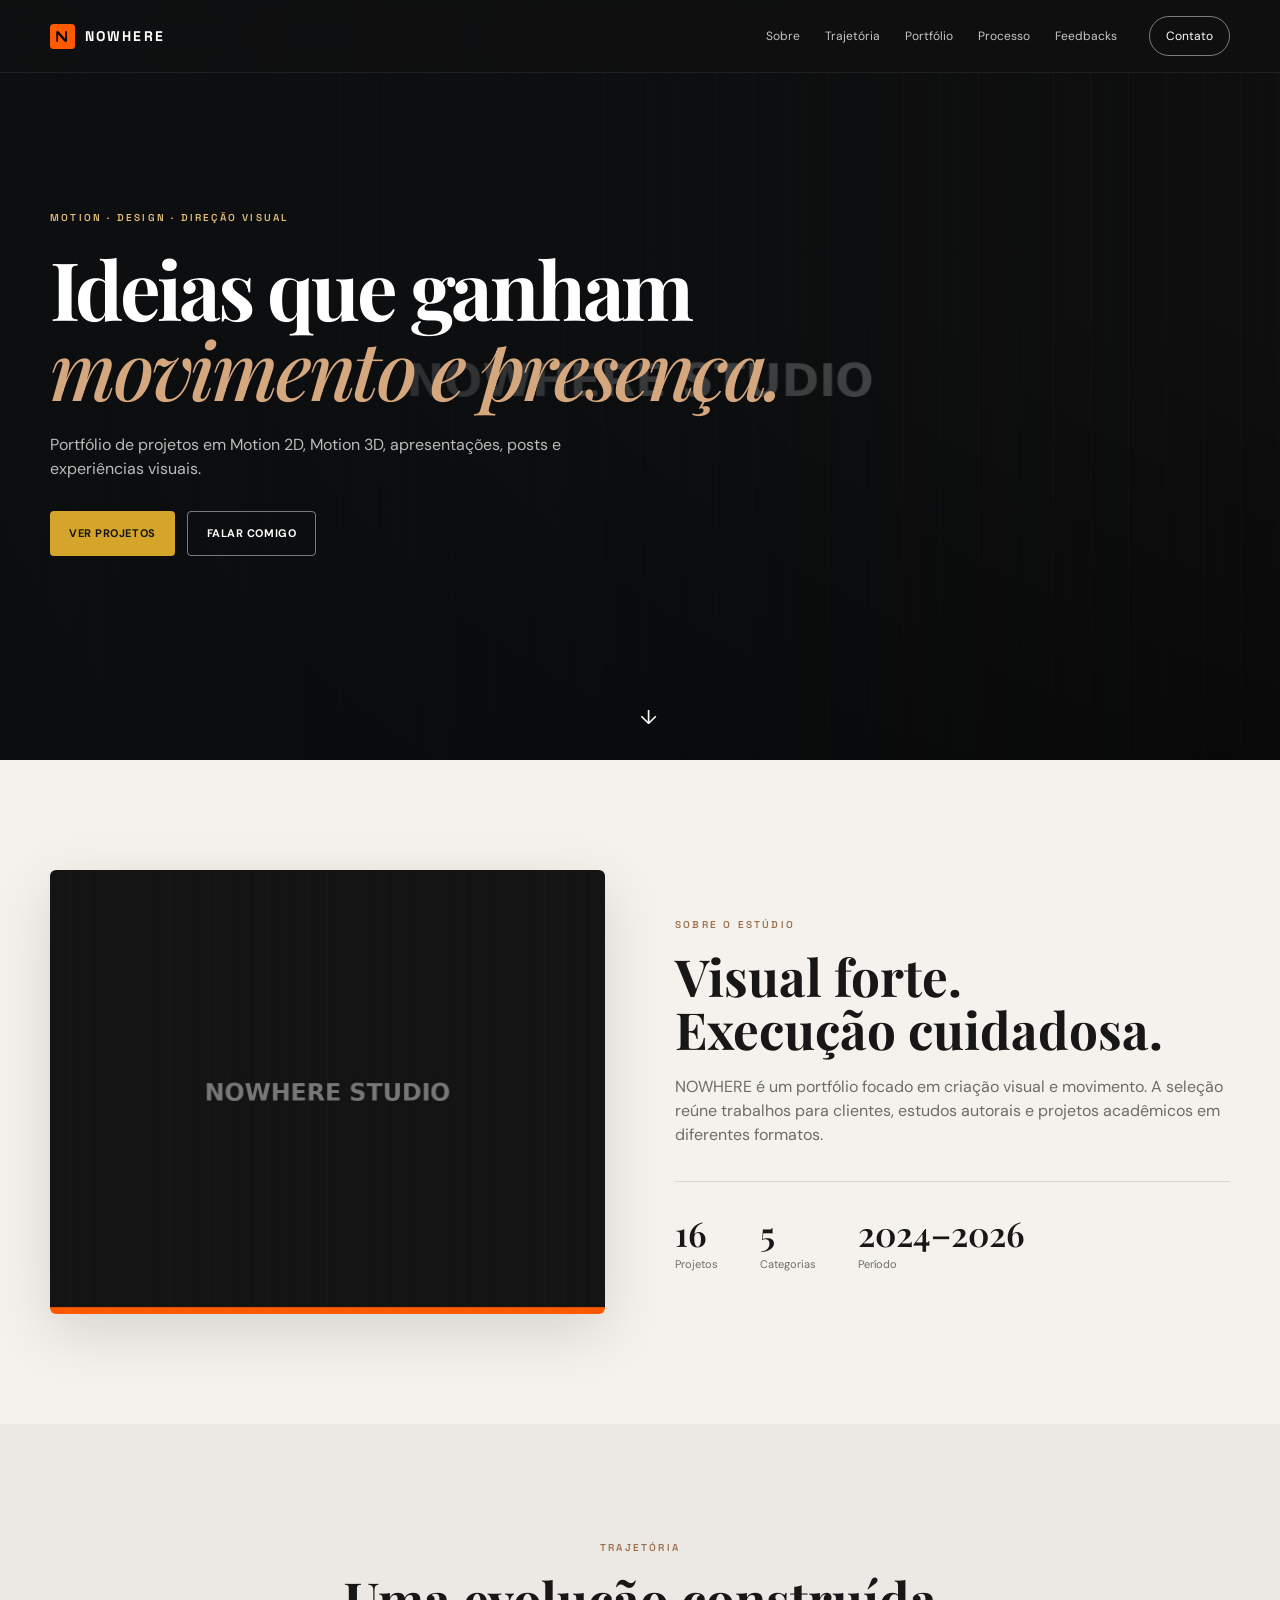
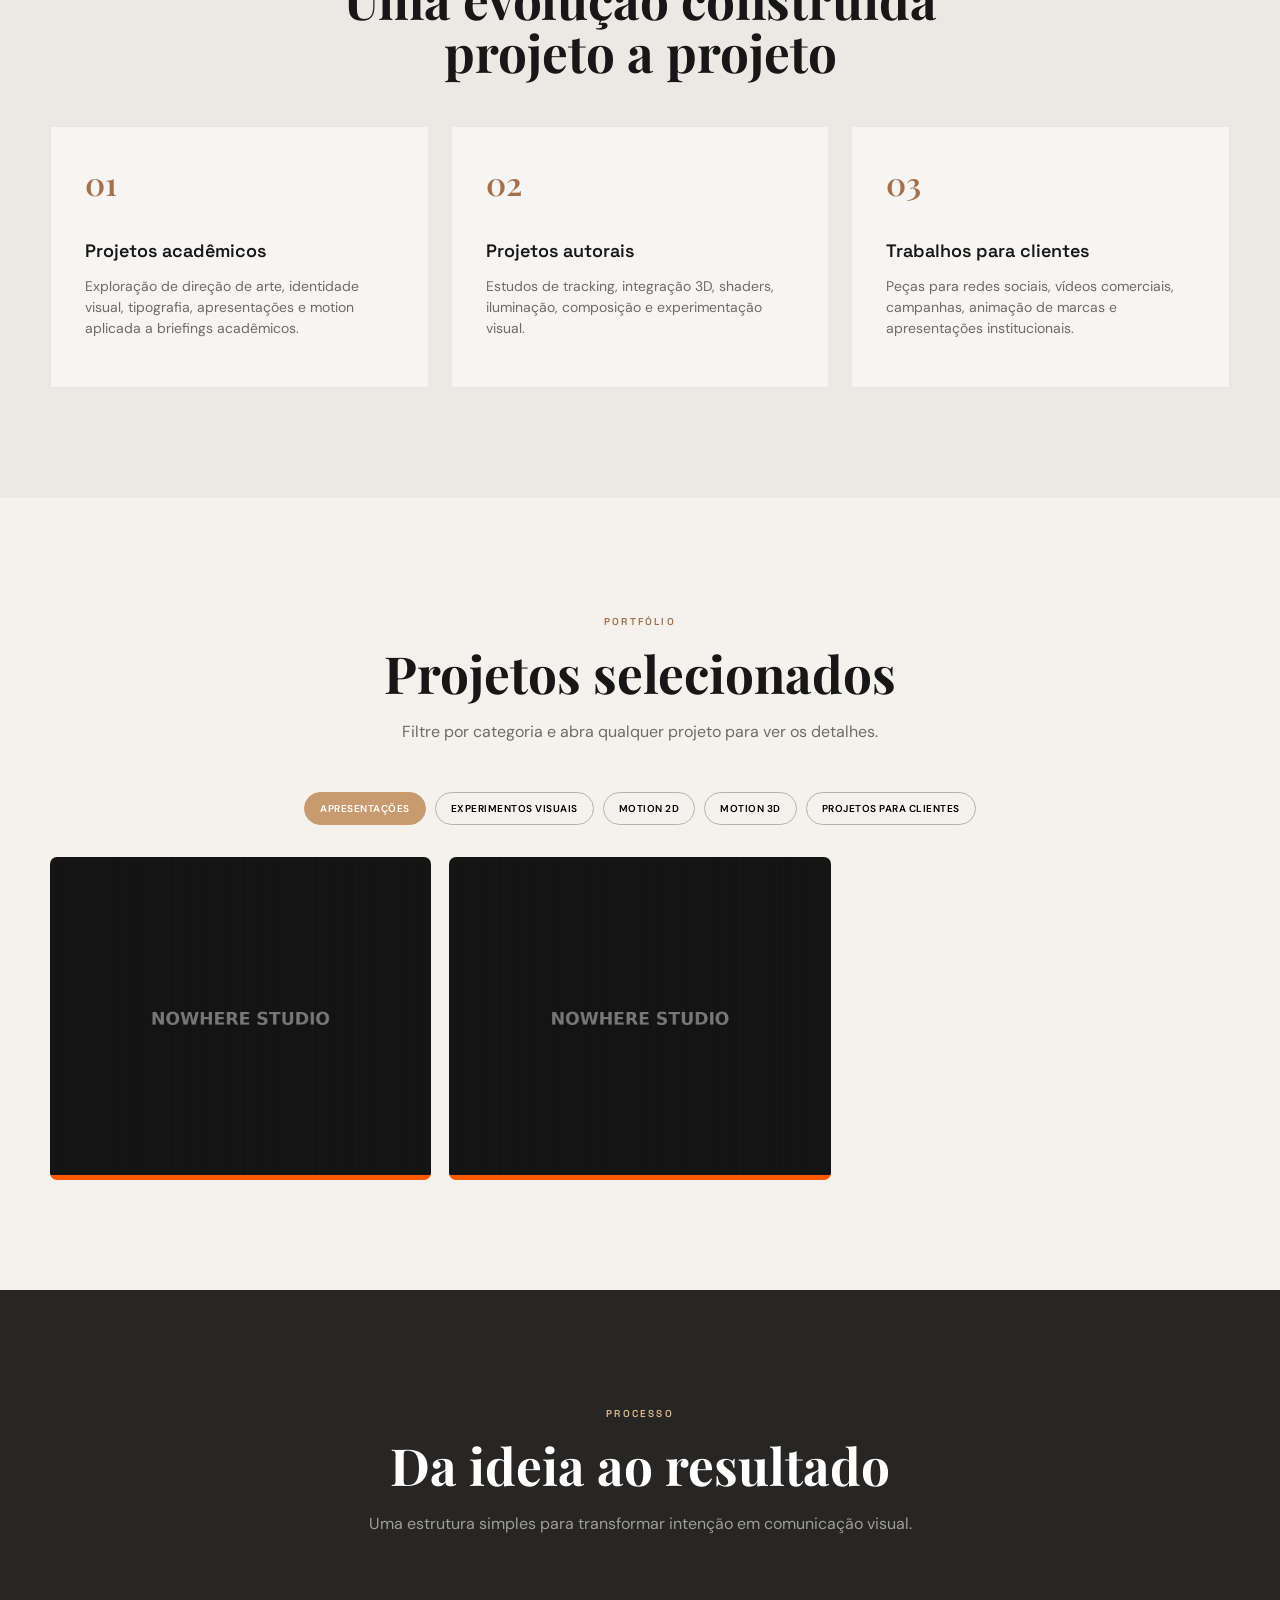
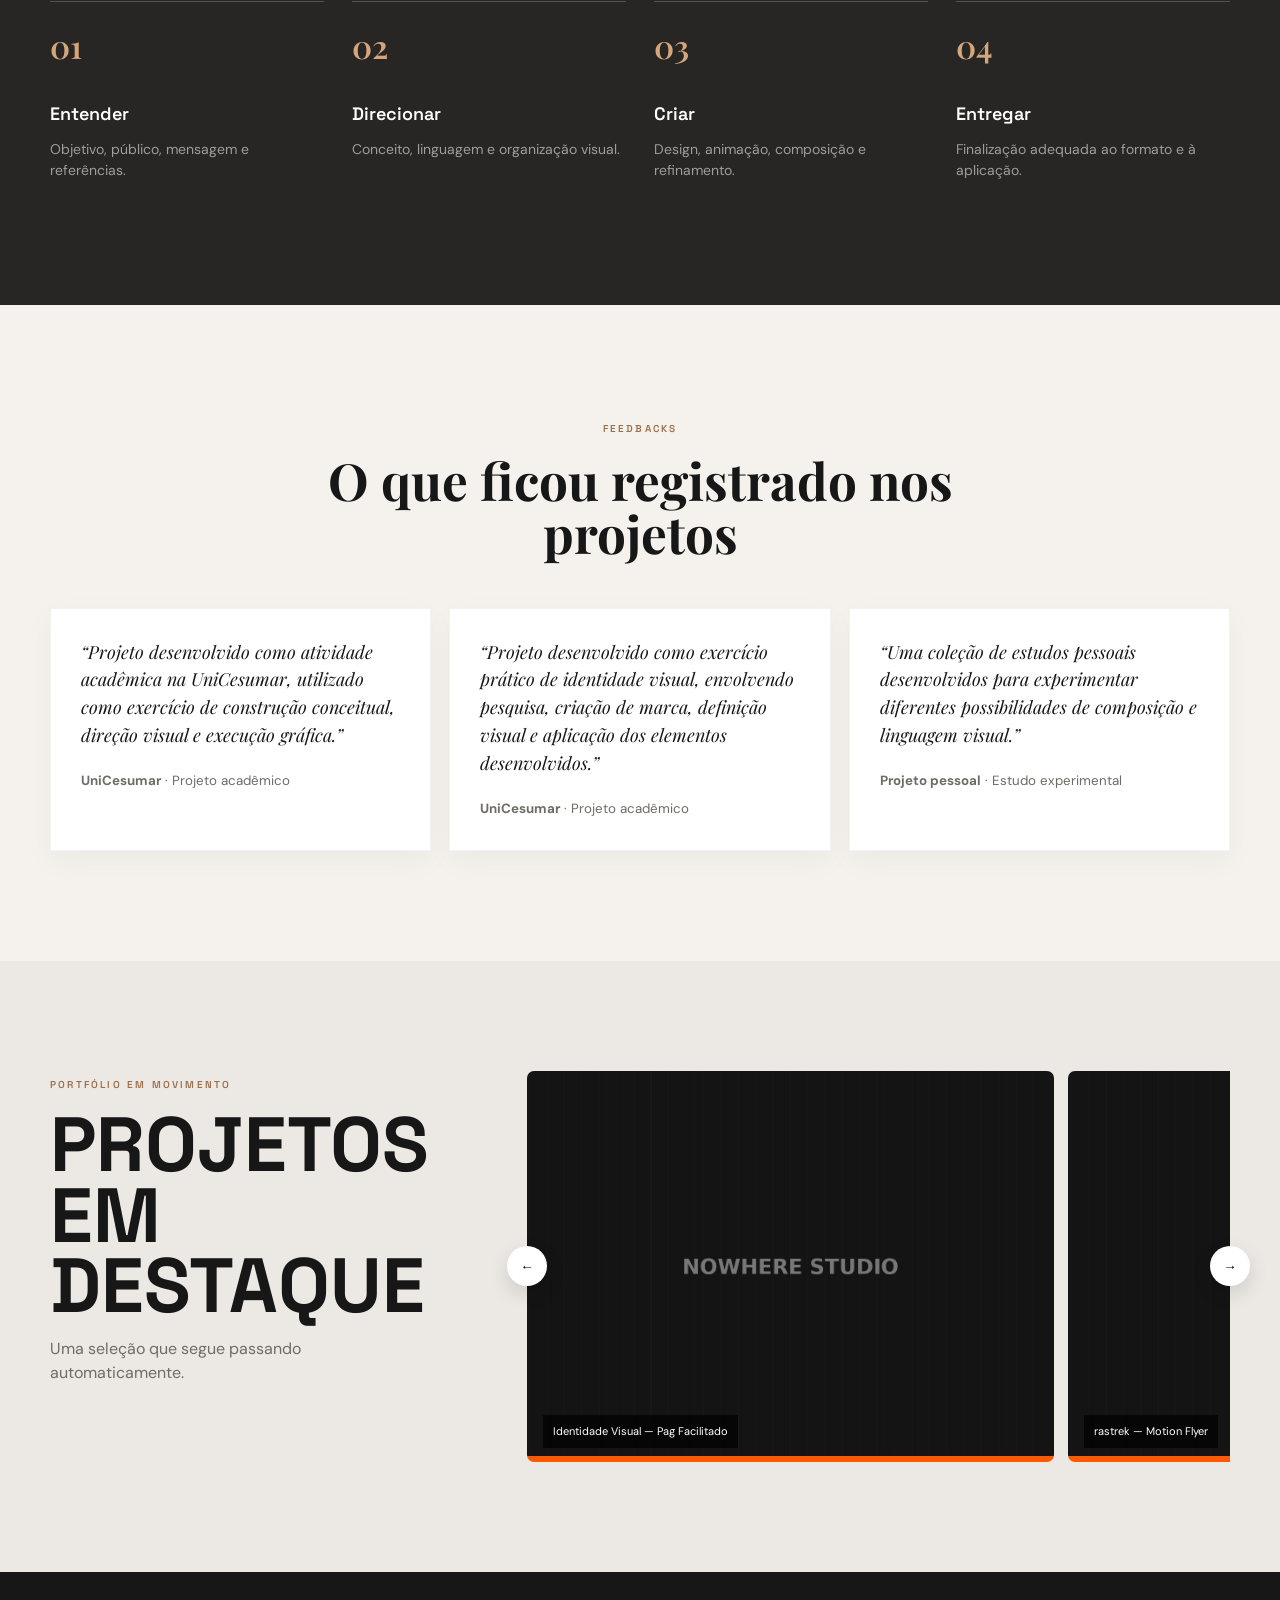
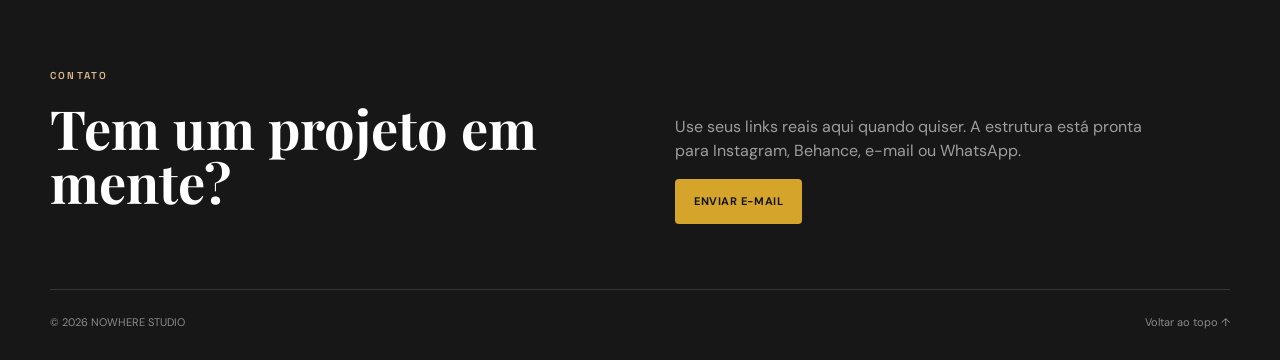
==== commit f72fd0c8: "Add files via upload" ====
--- a/index.html
+++ b/index.html
@@ -24,20 +24,15 @@
 </header>
 
 <main>
-<section class="hero section-dark">
-  <div class="shell hero-grid">
+<section class="hero section-dark" id="hero">
+  <div class="hero-background" id="heroBackground" aria-hidden="true"><img id="heroImage" src="assets/placeholder.jpg" alt=""></div>
+  <div class="hero-overlay" aria-hidden="true"></div>
+  <div class="shell hero-grid hero-single">
     <div class="hero-copy reveal">
       <span class="eyebrow">MOTION · DESIGN · DIREÇÃO VISUAL</span>
       <h1>Ideias que ganham<br><em>movimento e presença.</em></h1>
       <p>Portfólio de projetos em Motion 2D, Motion 3D, apresentações, posts e experiências visuais.</p>
       <div class="hero-actions"><a class="btn btn-accent" href="#trabalhos">Ver projetos</a><a class="btn btn-ghost" href="#contato">Falar comigo</a></div>
-    </div>
-    <div class="parallax-stage" id="parallaxStage" aria-label="Composição visual interativa">
-      <div class="parallax-card p1" data-depth="18"><img data-project-img="0" src="assets/placeholder.jpg" alt="Projeto em destaque"></div>
-      <div class="parallax-card p2" data-depth="-10"><span>MOTION<br>2D</span></div>
-      <div class="parallax-card p3" data-depth="10"><img data-project-img="1" src="assets/placeholder.jpg" alt="Projeto em destaque"></div>
-      <div class="parallax-card p4" data-depth="-16"><span>DESIGN<br>3D</span></div>
-      <div class="orb o1" data-depth="24"></div><div class="orb o2" data-depth="-18"></div>
     </div>
   </div>
   <a href="#sobre" class="scroll-cue" aria-label="Ir para Sobre">↓</a>
@@ -90,7 +85,7 @@
 
 <section class="section latest" id="ultimos">
   <div class="shell latest-shell">
-    <div class="latest-title reveal"><span class="eyebrow brown">RECENTES</span><h2>Últimos projetos<br>em carrossel</h2></div>
+    <div class="latest-title reveal"><span class="eyebrow brown">PORTFÓLIO EM MOVIMENTO</span><h2>Projetos<br>em destaque</h2><p>Uma seleção que segue passando automaticamente.</p></div>
     <div class="carousel-wrap reveal"><button class="car-btn prev" id="carPrev" aria-label="Anterior">←</button><div class="carousel" id="carousel"></div><button class="car-btn next" id="carNext" aria-label="Próximo">→</button></div>
   </div>
 </section>
--- a/css/site.css
+++ b/css/site.css
@@ -1 +1 @@
-:root{--ink:#171717;--paper:#f5f2ed;--white:#fff;--muted:#6f6b65;--warm:#c89a70;--accent:#d5a52b;--dark:#272624;--line:rgba(20,20,20,.12);--radius:10px;--shadow:0 18px 60px rgba(0,0,0,.13)}*{box-sizing:border-box}html{scroll-behavior:smooth}body{margin:0;background:var(--paper);color:var(--ink);font-family:'DM Sans',sans-serif;line-height:1.5}img{display:block;max-width:100%}a{color:inherit;text-decoration:none}.shell{width:min(1180px,calc(100% - 40px));margin:auto}.topbar{position:fixed;z-index:30;inset:0 0 auto;background:rgba(20,20,20,.38);backdrop-filter:blur(14px);color:white;border-bottom:1px solid rgba(255,255,255,.08)}.nav-wrap{height:72px;display:flex;align-items:center;gap:32px}.brand{display:flex;align-items:center;gap:10px;font:700 14px 'Space Grotesk';letter-spacing:.15em}.brand img{width:25px;height:25px}.desktop-nav{display:flex;gap:25px;margin-left:auto;font-size:12px}.desktop-nav a{opacity:.76;transition:.25s}.desktop-nav a:hover{opacity:1}.contact-pill{font-size:12px;border:1px solid rgba(255,255,255,.45);padding:10px 16px;border-radius:999px}.section{padding:110px 0}.section-dark{background:linear-gradient(135deg,#1e2328,#171716 55%,#382b20);color:white}.hero{min-height:760px;display:flex;align-items:center;position:relative;overflow:hidden}.hero:before{content:"";position:absolute;inset:0;background:radial-gradient(circle at 70% 20%,rgba(223,149,79,.28),transparent 30%),linear-gradient(to bottom,rgba(0,0,0,.05),rgba(0,0,0,.34));pointer-events:none}.hero-grid{display:grid;grid-template-columns:1.05fr .95fr;gap:70px;align-items:center;position:relative;z-index:2}.eyebrow{font:600 10px 'Space Grotesk';letter-spacing:.22em;color:#e3bd7a}.eyebrow.brown{color:#9c704d}.eyebrow.warm{color:#ddb98e}.hero h1,.section h2,footer h2{font-family:'Playfair Display',serif}.hero h1{font-size:clamp(52px,6.3vw,92px);line-height:.98;margin:20px 0 26px;letter-spacing:-.04em}.hero h1 em{font-weight:500;color:#d5a77f}.hero-copy p{font-size:16px;max-width:590px;color:rgba(255,255,255,.72)}.hero-actions{display:flex;gap:12px;margin-top:30px}.btn{display:inline-flex;align-items:center;justify-content:center;min-height:45px;padding:0 19px;border-radius:4px;font-size:11px;font-weight:700;letter-spacing:.05em;text-transform:uppercase}.btn-accent{background:var(--accent);color:#141414}.btn-ghost{border:1px solid rgba(255,255,255,.45);color:white}.scroll-cue{position:absolute;bottom:28px;left:50%;z-index:3;font-size:20px}.parallax-stage{height:520px;position:relative;perspective:900px}.parallax-card,.orb{position:absolute;transition:transform .18s ease-out;will-change:transform}.parallax-card{overflow:hidden;border-radius:8px;box-shadow:var(--shadow);border:1px solid rgba(255,255,255,.15);background:#242424}.parallax-card img{width:100%;height:100%;object-fit:cover}.p1{width:58%;height:62%;right:5%;top:8%;transform:rotate(3deg)}.p2{width:42%;height:28%;left:2%;top:4%;display:grid;place-items:center;background:#ddd5c7;color:#1a1a1a;font:700 38px/1 'Space Grotesk'}.p3{width:48%;height:38%;left:0;bottom:2%;transform:rotate(-3deg)}.p4{width:35%;height:28%;right:0;bottom:4%;display:grid;place-items:center;background:#a05e35;color:white;font:700 30px/1 'Space Grotesk'}.orb{border-radius:50%;filter:blur(.2px)}.o1{width:80px;height:80px;background:#dcb34d;left:43%;top:43%}.o2{width:38px;height:38px;background:#f0e5d1;right:9%;top:43%}.light{background:var(--paper)}.about-grid{display:grid;grid-template-columns:1fr 1fr;gap:70px;align-items:center}.frame{aspect-ratio:1.25/1;overflow:hidden;border-radius:6px;box-shadow:var(--shadow)}.frame img{width:100%;height:100%;object-fit:cover}.about-copy h2,.section-head h2{font-size:clamp(38px,4vw,60px);line-height:1.03;margin:15px 0 20px}.about-copy p,.section-head p{color:var(--muted)}.stats{display:flex;gap:42px;margin-top:34px;padding-top:28px;border-top:1px solid var(--line)}.stats div{display:flex;flex-direction:column}.stats strong{font:600 34px 'Playfair Display'}.stats span{font-size:11px;color:var(--muted)}.career{background:#ece9e4}.section-head.center{text-align:center;max-width:700px;margin:0 auto 48px}.career-grid{display:grid;grid-template-columns:repeat(3,1fr);gap:22px}.career-card{background:rgba(255,255,255,.58);padding:34px;border:1px solid rgba(0,0,0,.06);min-height:245px}.career-card span,.step b{font:600 32px 'Playfair Display';color:#a5714d}.career-card h3,.step h3{font:600 18px 'Space Grotesk';margin:35px 0 12px}.career-card p,.step p{color:var(--muted);font-size:14px}.filters{display:flex;justify-content:center;gap:9px;flex-wrap:wrap;margin-bottom:32px}.filter-btn{border:1px solid #b8b1a8;background:transparent;border-radius:999px;padding:9px 15px;font:600 10px 'DM Sans';text-transform:uppercase;letter-spacing:.05em;cursor:pointer}.filter-btn.active,.filter-btn:hover{background:#c89a70;border-color:#c89a70;color:white}.projects-grid{display:grid;grid-template-columns:repeat(3,1fr);gap:18px}.project-card{position:relative;aspect-ratio:1.18/1;overflow:hidden;border-radius:7px;cursor:pointer;background:#ddd}.project-card img{width:100%;height:100%;object-fit:cover;transition:transform .45s cubic-bezier(.2,.7,.2,1)}.project-card:hover img{transform:scale(1.06)}.project-card:after{content:"";position:absolute;inset:auto 0 0;height:52%;background:linear-gradient(transparent,rgba(0,0,0,.76));opacity:0;transition:.3s}.project-info{position:absolute;z-index:2;left:18px;right:18px;bottom:16px;color:white;transform:translateY(15px);opacity:0;transition:.3s}.project-card:hover:after,.project-card:hover .project-info{opacity:1}.project-card:hover .project-info{transform:none}.project-info h3{margin:0 0 3px;font:600 17px 'Space Grotesk'}.project-info p{margin:0;font-size:11px;opacity:.8}.process{background:var(--dark);color:white}.inverse p,.step p{color:rgba(255,255,255,.55)}.process-grid{display:grid;grid-template-columns:repeat(4,1fr);gap:28px;margin-top:65px}.step{padding-top:22px;border-top:1px solid rgba(255,255,255,.2)}.step b{color:#d5a67b}.testimonials{display:grid;grid-template-columns:repeat(3,1fr);gap:18px}.quote{background:white;border:1px solid rgba(0,0,0,.05);padding:30px;box-shadow:0 10px 30px rgba(0,0,0,.04)}.quote p{font-family:'Playfair Display';font-style:italic;font-size:18px;line-height:1.55;margin-top:0}.quote small{color:var(--muted)}.latest{background:#ece9e4}.latest-shell{display:grid;grid-template-columns:.75fr 1.25fr;gap:55px;align-items:start}.latest-title h2{font-family:'Space Grotesk';font-size:clamp(48px,6vw,82px);line-height:.92;text-transform:uppercase;margin:14px 0}.carousel-wrap{position:relative}.carousel{display:flex;gap:14px;overflow:hidden;scroll-behavior:smooth}.slide{min-width:75%;aspect-ratio:1.35/1;position:relative;overflow:hidden;border-radius:7px;background:#ccc}.slide img{width:100%;height:100%;object-fit:cover;transition:.45s}.slide:hover img{transform:scale(1.05)}.slide span{position:absolute;left:16px;bottom:14px;background:rgba(0,0,0,.72);color:white;padding:8px 10px;font-size:11px}.car-btn{position:absolute;z-index:2;top:50%;transform:translateY(-50%);width:40px;height:40px;border-radius:50%;border:0;background:white;box-shadow:0 8px 20px rgba(0,0,0,.12);cursor:pointer}.prev{left:-20px}.next{right:-20px}footer{background:#171717;color:white;padding:90px 0 30px}.footer-grid{display:grid;grid-template-columns:1fr 1fr;gap:70px;align-items:end}.footer-grid h2{font-size:54px;line-height:1;margin:15px 0}.footer-grid p{color:rgba(255,255,255,.58);max-width:470px}.footer-bottom{display:flex;justify-content:space-between;border-top:1px solid rgba(255,255,255,.13);padding-top:24px;margin-top:65px;font-size:11px;color:rgba(255,255,255,.5)}.reveal{opacity:0;transform:translateY(20px);transition:.7s ease}.reveal.visible{opacity:1;transform:none}.loading{text-align:center;grid-column:1/-1;padding:50px;color:var(--muted)}@media(max-width:900px){.desktop-nav{display:none}.hero{min-height:auto;padding:130px 0 80px}.hero-grid,.about-grid,.latest-shell,.footer-grid{grid-template-columns:1fr}.parallax-stage{height:430px}.career-grid,.projects-grid,.testimonials{grid-template-columns:repeat(2,1fr)}.process-grid{grid-template-columns:repeat(2,1fr)}.latest-title h2{font-size:56px}}@media(max-width:620px){.shell{width:min(100% - 26px,1180px)}.section{padding:78px 0}.contact-pill{margin-left:auto}.hero h1{font-size:48px}.hero-actions{flex-wrap:wrap}.parallax-stage{height:340px}.p2{font-size:28px}.p4{font-size:22px}.career-grid,.projects-grid,.testimonials,.process-grid{grid-template-columns:1fr}.project-card{aspect-ratio:1.1/1}.project-card:after,.project-info{opacity:1}.project-info{transform:none}.stats{gap:22px}.stats strong{font-size:27px}.slide{min-width:90%}.footer-grid h2{font-size:43px}}
+:root{--ink:#171717;--paper:#f5f2ed;--white:#fff;--muted:#6f6b65;--warm:#c89a70;--accent:#d5a52b;--dark:#272624;--line:rgba(20,20,20,.12);--radius:10px;--shadow:0 18px 60px rgba(0,0,0,.13)}*{box-sizing:border-box}html{scroll-behavior:smooth}body{margin:0;background:var(--paper);color:var(--ink);font-family:'DM Sans',sans-serif;line-height:1.5}img{display:block;max-width:100%}a{color:inherit;text-decoration:none}.shell{width:min(1180px,calc(100% - 40px));margin:auto}.topbar{position:fixed;z-index:30;inset:0 0 auto;background:rgba(20,20,20,.38);backdrop-filter:blur(14px);color:white;border-bottom:1px solid rgba(255,255,255,.08)}.nav-wrap{height:72px;display:flex;align-items:center;gap:32px}.brand{display:flex;align-items:center;gap:10px;font:700 14px 'Space Grotesk';letter-spacing:.15em}.brand img{width:25px;height:25px}.desktop-nav{display:flex;gap:25px;margin-left:auto;font-size:12px}.desktop-nav a{opacity:.76;transition:.25s}.desktop-nav a:hover{opacity:1}.contact-pill{font-size:12px;border:1px solid rgba(255,255,255,.45);padding:10px 16px;border-radius:999px}.section{padding:110px 0}.section-dark{background:linear-gradient(135deg,#1e2328,#171716 55%,#382b20);color:white}.hero{min-height:760px;display:flex;align-items:center;position:relative;overflow:hidden;background:#171716;color:white}.hero-background{position:absolute;inset:-22px;overflow:hidden;transform:scale(1.05);will-change:transform;transition:transform .55s cubic-bezier(.2,.7,.2,1)}.hero-background img{width:100%;height:100%;object-fit:cover;filter:saturate(.82) contrast(1.04)}.hero-overlay{position:absolute;inset:0;background:linear-gradient(90deg,rgba(12,14,16,.84) 0%,rgba(12,14,16,.58) 43%,rgba(12,14,16,.24) 100%),linear-gradient(to top,rgba(0,0,0,.5),rgba(0,0,0,.06) 58%);z-index:1}.hero-grid{display:grid;grid-template-columns:1fr;align-items:center;position:relative;z-index:2}.hero-single{min-height:760px}.eyebrow{font:600 10px 'Space Grotesk';letter-spacing:.22em;color:#e3bd7a}.eyebrow.brown{color:#9c704d}.eyebrow.warm{color:#ddb98e}.hero h1,.section h2,footer h2{font-family:'Playfair Display',serif}.hero h1{font-size:clamp(52px,6.3vw,92px);line-height:.98;margin:20px 0 26px;letter-spacing:-.04em}.hero h1 em{font-weight:500;color:#d5a77f}.hero-copy p{font-size:16px;max-width:590px;color:rgba(255,255,255,.72)}.hero-actions{display:flex;gap:12px;margin-top:30px}.btn{display:inline-flex;align-items:center;justify-content:center;min-height:45px;padding:0 19px;border-radius:4px;font-size:11px;font-weight:700;letter-spacing:.05em;text-transform:uppercase}.btn-accent{background:var(--accent);color:#141414}.btn-ghost{border:1px solid rgba(255,255,255,.45);color:white}.scroll-cue{position:absolute;bottom:28px;left:50%;z-index:3;font-size:20px}.light{background:var(--paper)}.about-grid{display:grid;grid-template-columns:1fr 1fr;gap:70px;align-items:center}.frame{aspect-ratio:1.25/1;overflow:hidden;border-radius:6px;box-shadow:var(--shadow)}.frame img{width:100%;height:100%;object-fit:cover}.about-copy h2,.section-head h2{font-size:clamp(38px,4vw,60px);line-height:1.03;margin:15px 0 20px}.about-copy p,.section-head p{color:var(--muted)}.stats{display:flex;gap:42px;margin-top:34px;padding-top:28px;border-top:1px solid var(--line)}.stats div{display:flex;flex-direction:column}.stats strong{font:600 34px 'Playfair Display'}.stats span{font-size:11px;color:var(--muted)}.career{background:#ece9e4}.section-head.center{text-align:center;max-width:700px;margin:0 auto 48px}.career-grid{display:grid;grid-template-columns:repeat(3,1fr);gap:22px}.career-card{background:rgba(255,255,255,.58);padding:34px;border:1px solid rgba(0,0,0,.06);min-height:245px}.career-card span,.step b{font:600 32px 'Playfair Display';color:#a5714d}.career-card h3,.step h3{font:600 18px 'Space Grotesk';margin:35px 0 12px}.career-card p,.step p{color:var(--muted);font-size:14px}.filters{display:flex;justify-content:center;gap:9px;flex-wrap:wrap;margin-bottom:32px}.filter-btn{border:1px solid #b8b1a8;background:transparent;border-radius:999px;padding:9px 15px;font:600 10px 'DM Sans';text-transform:uppercase;letter-spacing:.05em;cursor:pointer}.filter-btn.active,.filter-btn:hover{background:#c89a70;border-color:#c89a70;color:white}.projects-grid{display:grid;grid-template-columns:repeat(3,1fr);gap:18px}.project-card{position:relative;aspect-ratio:1.18/1;overflow:hidden;border-radius:7px;cursor:pointer;background:#ddd}.project-card img{width:100%;height:100%;object-fit:cover;transition:transform .45s cubic-bezier(.2,.7,.2,1)}.project-card:hover img{transform:scale(1.06)}.project-card:after{content:"";position:absolute;inset:auto 0 0;height:52%;background:linear-gradient(transparent,rgba(0,0,0,.76));opacity:0;transition:.3s}.project-info{position:absolute;z-index:2;left:18px;right:18px;bottom:16px;color:white;transform:translateY(15px);opacity:0;transition:.3s}.project-card:hover:after,.project-card:hover .project-info{opacity:1}.project-card:hover .project-info{transform:none}.project-info h3{margin:0 0 3px;font:600 17px 'Space Grotesk'}.project-info p{margin:0;font-size:11px;opacity:.8}.process{background:var(--dark);color:white}.inverse p,.step p{color:rgba(255,255,255,.55)}.process-grid{display:grid;grid-template-columns:repeat(4,1fr);gap:28px;margin-top:65px}.step{padding-top:22px;border-top:1px solid rgba(255,255,255,.2)}.step b{color:#d5a67b}.testimonials{display:grid;grid-template-columns:repeat(3,1fr);gap:18px}.quote{background:white;border:1px solid rgba(0,0,0,.05);padding:30px;box-shadow:0 10px 30px rgba(0,0,0,.04)}.quote p{font-family:'Playfair Display';font-style:italic;font-size:18px;line-height:1.55;margin-top:0}.quote small{color:var(--muted)}.latest{background:#ece9e4}.latest-shell{display:grid;grid-template-columns:.75fr 1.25fr;gap:55px;align-items:start}.latest-title h2{font-family:'Space Grotesk';font-size:clamp(48px,6vw,82px);line-height:.92;text-transform:uppercase;margin:14px 0}.latest-title p{color:var(--muted);max-width:290px}.carousel-wrap{position:relative}.carousel{display:flex;gap:14px;overflow:hidden;scroll-behavior:smooth;scroll-snap-type:x mandatory}.slide{min-width:75%;aspect-ratio:1.35/1;position:relative;overflow:hidden;border-radius:7px;background:#ccc;scroll-snap-align:start}.slide img{width:100%;height:100%;object-fit:cover;transition:.45s}.slide:hover img{transform:scale(1.05)}.slide span{position:absolute;left:16px;bottom:14px;background:rgba(0,0,0,.72);color:white;padding:8px 10px;font-size:11px}.car-btn{position:absolute;z-index:2;top:50%;transform:translateY(-50%);width:40px;height:40px;border-radius:50%;border:0;background:white;box-shadow:0 8px 20px rgba(0,0,0,.12);cursor:pointer}.prev{left:-20px}.next{right:-20px}footer{background:#171717;color:white;padding:90px 0 30px}.footer-grid{display:grid;grid-template-columns:1fr 1fr;gap:70px;align-items:end}.footer-grid h2{font-size:54px;line-height:1;margin:15px 0}.footer-grid p{color:rgba(255,255,255,.58);max-width:470px}.footer-bottom{display:flex;justify-content:space-between;border-top:1px solid rgba(255,255,255,.13);padding-top:24px;margin-top:65px;font-size:11px;color:rgba(255,255,255,.5)}.reveal{opacity:0;transform:translateY(20px);transition:.7s ease}.reveal.visible{opacity:1;transform:none}.loading{text-align:center;grid-column:1/-1;padding:50px;color:var(--muted)}@media(max-width:900px){.desktop-nav{display:none}.hero{min-height:auto;padding:130px 0 80px}.hero-grid,.about-grid,.latest-shell,.footer-grid{grid-template-columns:1fr}.career-grid,.projects-grid,.testimonials{grid-template-columns:repeat(2,1fr)}.process-grid{grid-template-columns:repeat(2,1fr)}.latest-title h2{font-size:56px}}@media(max-width:620px){.shell{width:min(100% - 26px,1180px)}.section{padding:78px 0}.contact-pill{margin-left:auto}.hero h1{font-size:48px}.hero-actions{flex-wrap:wrap}.career-grid,.projects-grid,.testimonials,.process-grid{grid-template-columns:1fr}.project-card{aspect-ratio:1.1/1}.project-card:after,.project-info{opacity:1}.project-info{transform:none}.stats{gap:22px}.stats strong{font-size:27px}.slide{min-width:90%}.footer-grid h2{font-size:43px}}
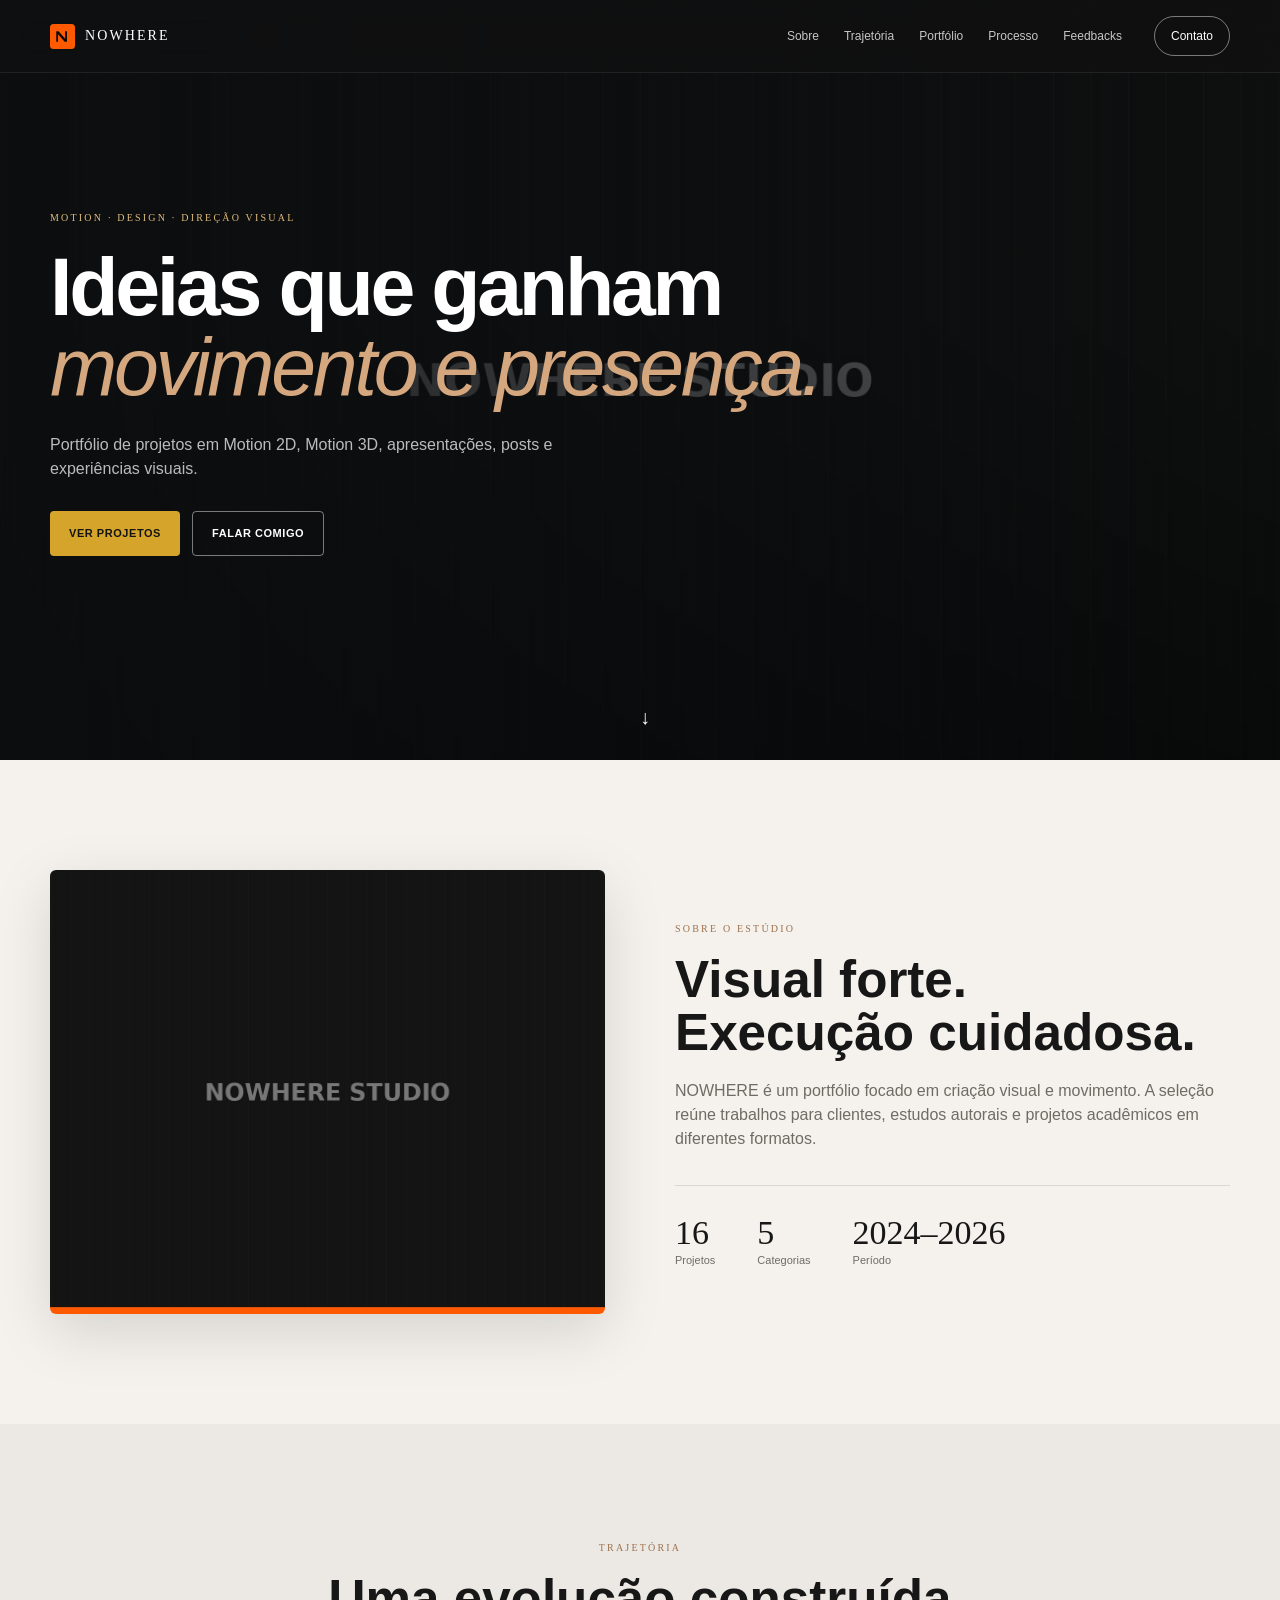
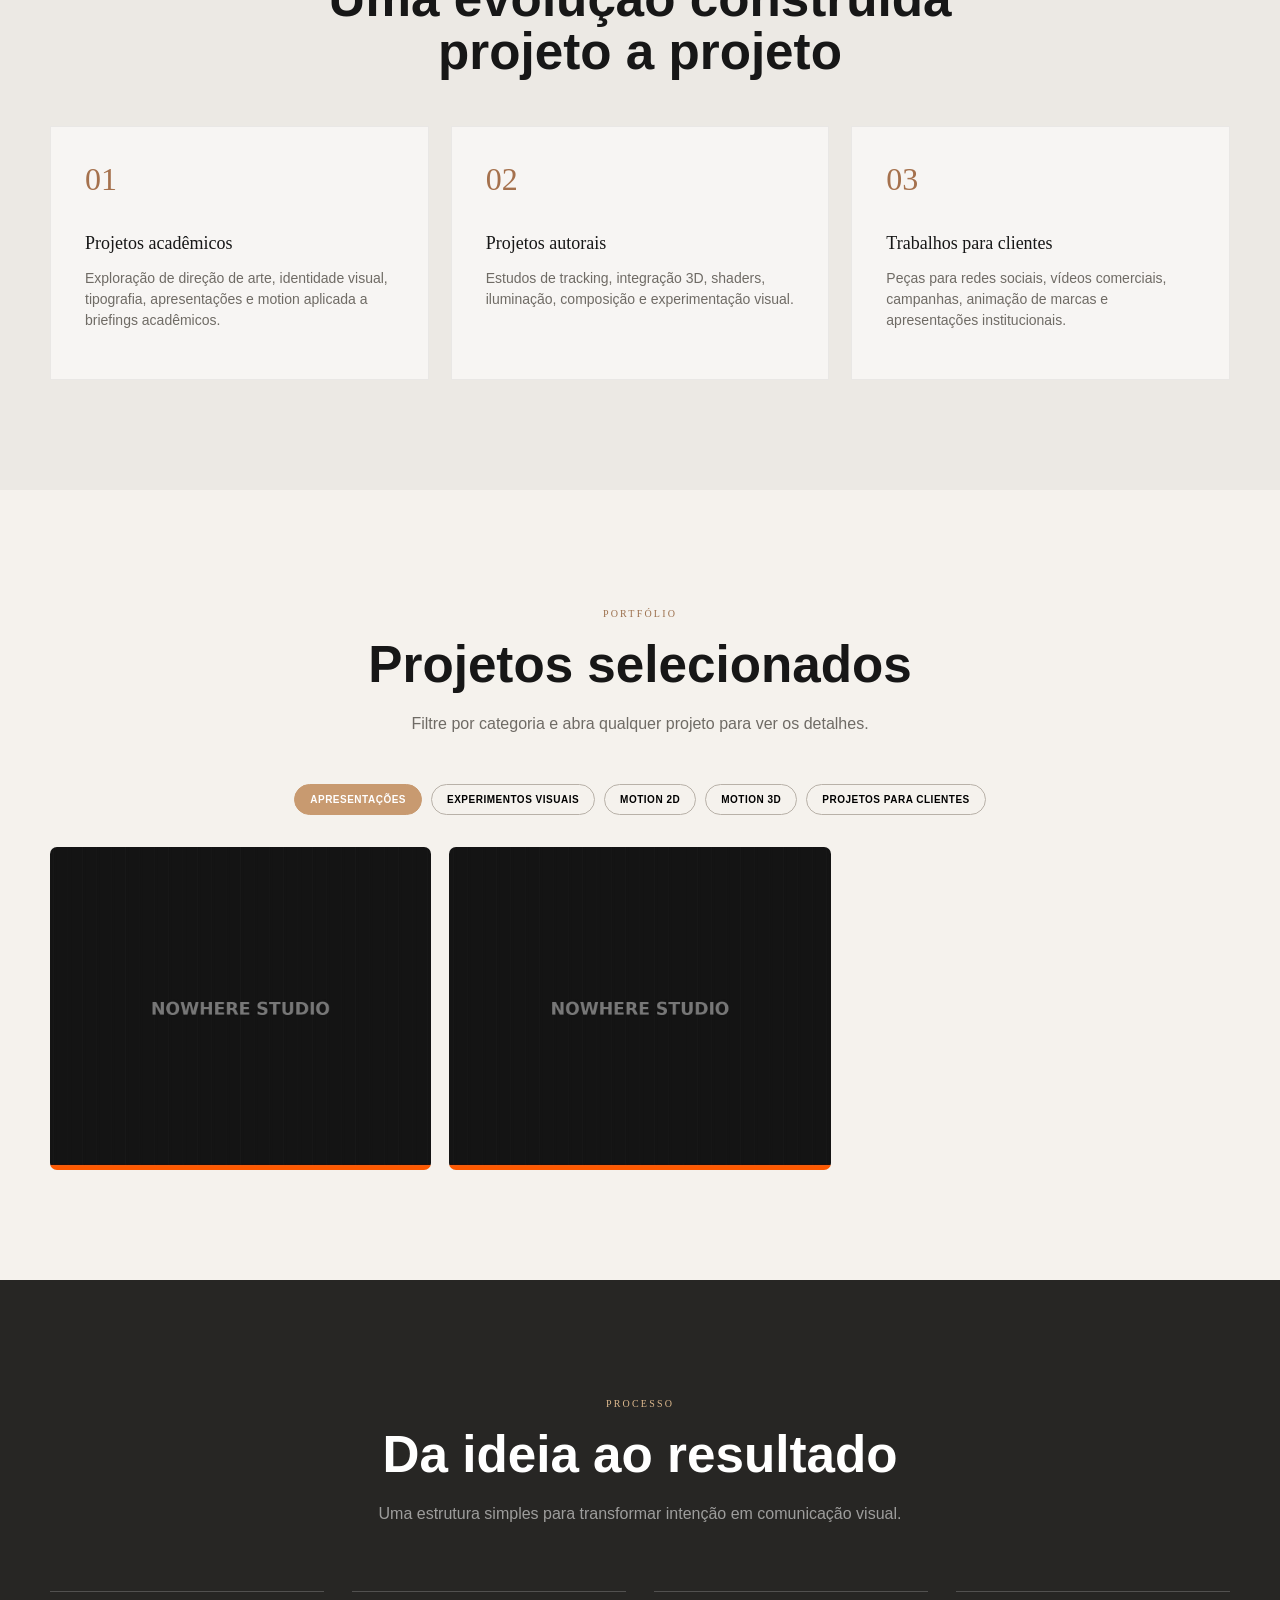
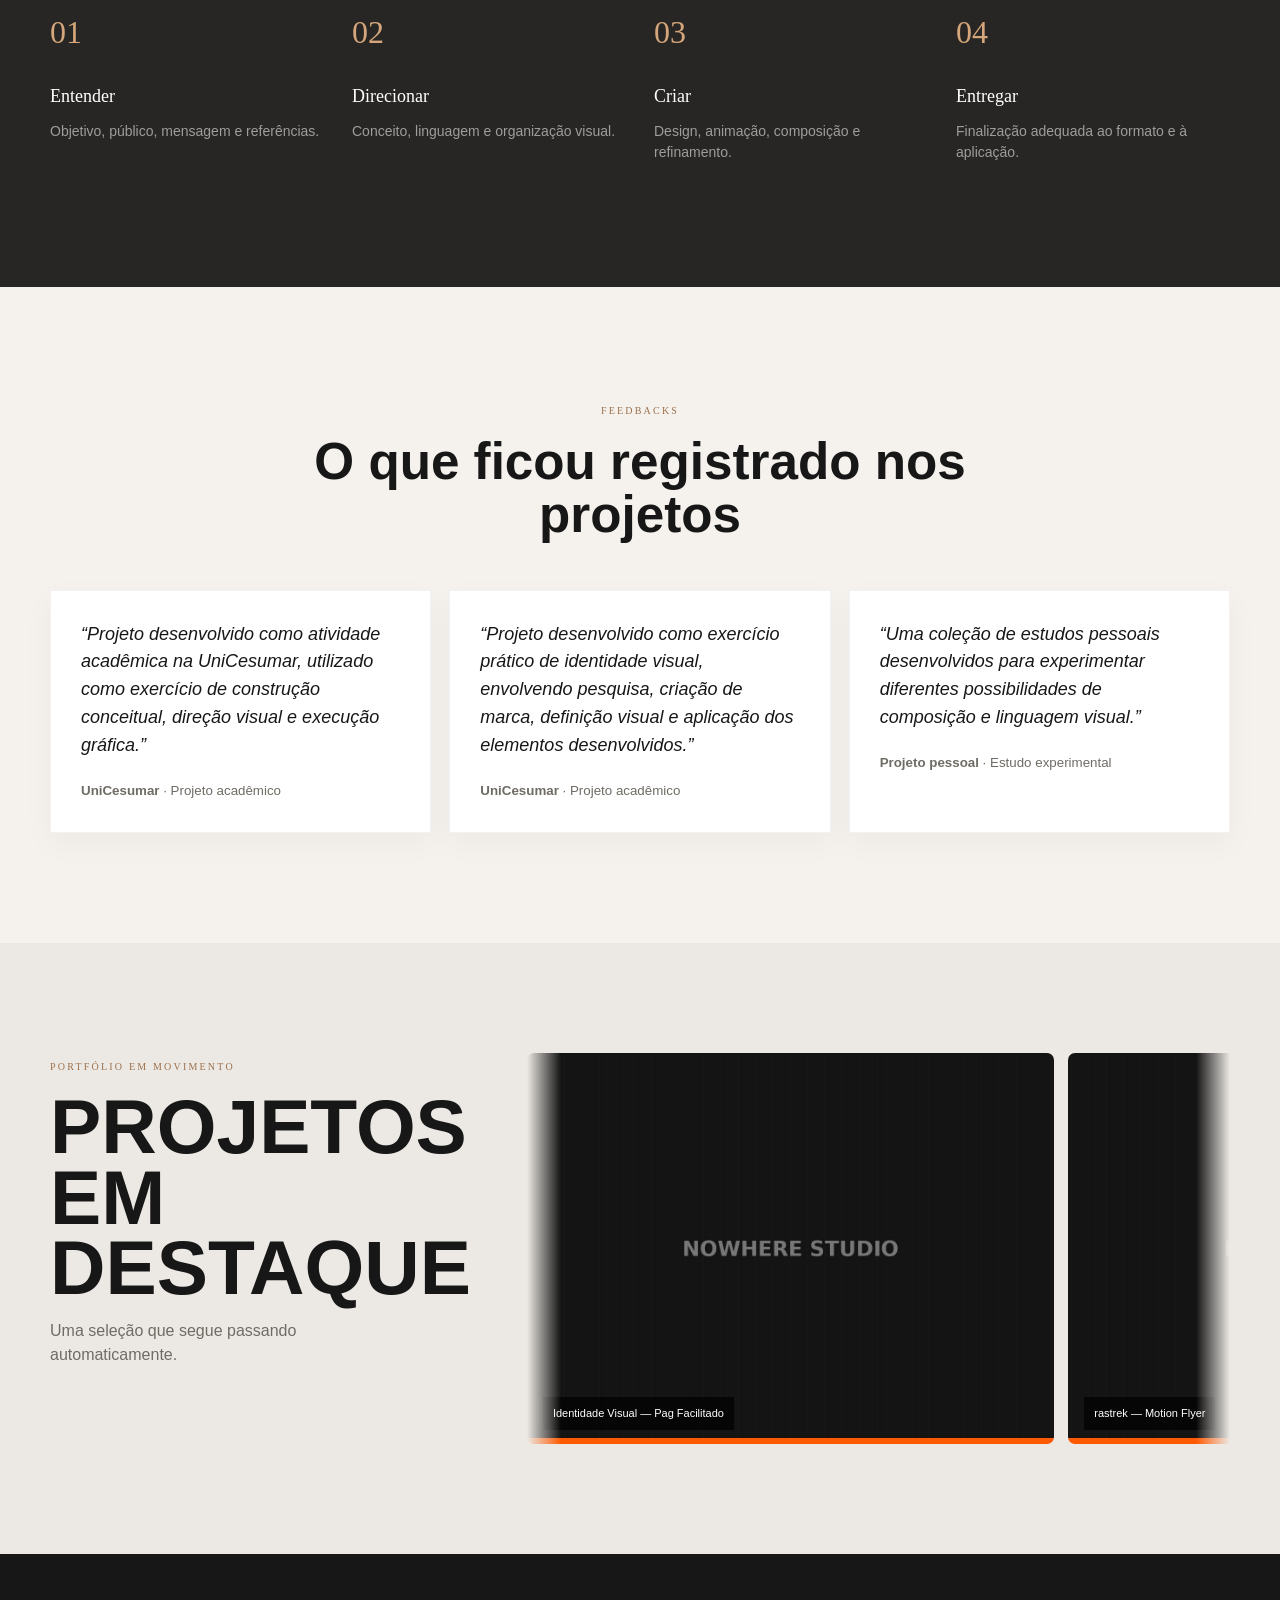
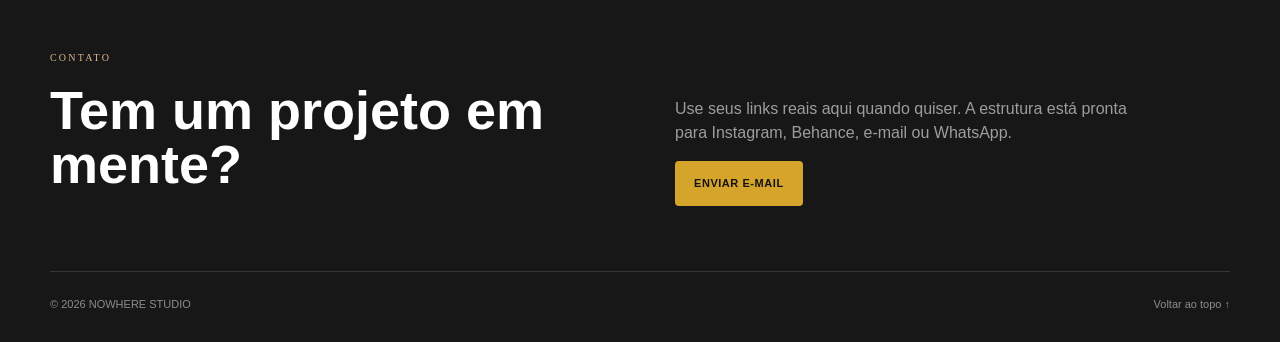
==== commit 857525d6: "Add files via upload" ====
--- a/index.html
+++ b/index.html
@@ -7,9 +7,7 @@
   <meta name="theme-color" content="#f4f1ec">
   <title>NOWHERE STUDIO — Portfólio</title>
   <link rel="icon" href="assets/favicon.png">
-  <link rel="preconnect" href="https://fonts.googleapis.com">
-  <link rel="preconnect" href="https://fonts.gstatic.com" crossorigin>
-  <link href="https://fonts.googleapis.com/css2?family=DM+Sans:wght@400;500;600;700&family=Playfair+Display:wght@500;600;700&family=Space+Grotesk:wght@500;600;700&display=swap" rel="stylesheet">
+    <link rel="stylesheet" href="css/fonts.css">
   <link rel="stylesheet" href="css/site.css">
 </head>
 <body>
@@ -86,7 +84,7 @@
 <section class="section latest" id="ultimos">
   <div class="shell latest-shell">
     <div class="latest-title reveal"><span class="eyebrow brown">PORTFÓLIO EM MOVIMENTO</span><h2>Projetos<br>em destaque</h2><p>Uma seleção que segue passando automaticamente.</p></div>
-    <div class="carousel-wrap reveal"><button class="car-btn prev" id="carPrev" aria-label="Anterior">←</button><div class="carousel" id="carousel"></div><button class="car-btn next" id="carNext" aria-label="Próximo">→</button></div>
+    <div class="carousel-wrap reveal"><div class="carousel" id="carousel" aria-label="Projetos em destaque"></div></div>
   </div>
 </section>
 </main>
--- a/css/fonts.css
+++ b/css/fonts.css
@@ -0,0 +1,5 @@
+@font-face{font-family:'Montserrat Local';src:url('../assets/fonts/Montserrat-Regular.ttf') format('truetype');font-weight:400;font-style:normal;font-display:swap}
+@font-face{font-family:'Montserrat Local';src:url('../assets/fonts/Montserrat-Medium.ttf') format('truetype');font-weight:500;font-style:normal;font-display:swap}
+@font-face{font-family:'Montserrat Local';src:url('../assets/fonts/Montserrat-SemiBold.ttf') format('truetype');font-weight:600;font-style:normal;font-display:swap}
+@font-face{font-family:'Montserrat Local';src:url('../assets/fonts/Montserrat-Bold.ttf') format('truetype');font-weight:700;font-style:normal;font-display:swap}
+@font-face{font-family:'Varien';src:url('../assets/fonts/Varien.otf') format('opentype');font-weight:400;font-style:normal;font-display:swap}
--- a/css/site.css
+++ b/css/site.css
@@ -1 +1,6 @@
-:root{--ink:#171717;--paper:#f5f2ed;--white:#fff;--muted:#6f6b65;--warm:#c89a70;--accent:#d5a52b;--dark:#272624;--line:rgba(20,20,20,.12);--radius:10px;--shadow:0 18px 60px rgba(0,0,0,.13)}*{box-sizing:border-box}html{scroll-behavior:smooth}body{margin:0;background:var(--paper);color:var(--ink);font-family:'DM Sans',sans-serif;line-height:1.5}img{display:block;max-width:100%}a{color:inherit;text-decoration:none}.shell{width:min(1180px,calc(100% - 40px));margin:auto}.topbar{position:fixed;z-index:30;inset:0 0 auto;background:rgba(20,20,20,.38);backdrop-filter:blur(14px);color:white;border-bottom:1px solid rgba(255,255,255,.08)}.nav-wrap{height:72px;display:flex;align-items:center;gap:32px}.brand{display:flex;align-items:center;gap:10px;font:700 14px 'Space Grotesk';letter-spacing:.15em}.brand img{width:25px;height:25px}.desktop-nav{display:flex;gap:25px;margin-left:auto;font-size:12px}.desktop-nav a{opacity:.76;transition:.25s}.desktop-nav a:hover{opacity:1}.contact-pill{font-size:12px;border:1px solid rgba(255,255,255,.45);padding:10px 16px;border-radius:999px}.section{padding:110px 0}.section-dark{background:linear-gradient(135deg,#1e2328,#171716 55%,#382b20);color:white}.hero{min-height:760px;display:flex;align-items:center;position:relative;overflow:hidden;background:#171716;color:white}.hero-background{position:absolute;inset:-22px;overflow:hidden;transform:scale(1.05);will-change:transform;transition:transform .55s cubic-bezier(.2,.7,.2,1)}.hero-background img{width:100%;height:100%;object-fit:cover;filter:saturate(.82) contrast(1.04)}.hero-overlay{position:absolute;inset:0;background:linear-gradient(90deg,rgba(12,14,16,.84) 0%,rgba(12,14,16,.58) 43%,rgba(12,14,16,.24) 100%),linear-gradient(to top,rgba(0,0,0,.5),rgba(0,0,0,.06) 58%);z-index:1}.hero-grid{display:grid;grid-template-columns:1fr;align-items:center;position:relative;z-index:2}.hero-single{min-height:760px}.eyebrow{font:600 10px 'Space Grotesk';letter-spacing:.22em;color:#e3bd7a}.eyebrow.brown{color:#9c704d}.eyebrow.warm{color:#ddb98e}.hero h1,.section h2,footer h2{font-family:'Playfair Display',serif}.hero h1{font-size:clamp(52px,6.3vw,92px);line-height:.98;margin:20px 0 26px;letter-spacing:-.04em}.hero h1 em{font-weight:500;color:#d5a77f}.hero-copy p{font-size:16px;max-width:590px;color:rgba(255,255,255,.72)}.hero-actions{display:flex;gap:12px;margin-top:30px}.btn{display:inline-flex;align-items:center;justify-content:center;min-height:45px;padding:0 19px;border-radius:4px;font-size:11px;font-weight:700;letter-spacing:.05em;text-transform:uppercase}.btn-accent{background:var(--accent);color:#141414}.btn-ghost{border:1px solid rgba(255,255,255,.45);color:white}.scroll-cue{position:absolute;bottom:28px;left:50%;z-index:3;font-size:20px}.light{background:var(--paper)}.about-grid{display:grid;grid-template-columns:1fr 1fr;gap:70px;align-items:center}.frame{aspect-ratio:1.25/1;overflow:hidden;border-radius:6px;box-shadow:var(--shadow)}.frame img{width:100%;height:100%;object-fit:cover}.about-copy h2,.section-head h2{font-size:clamp(38px,4vw,60px);line-height:1.03;margin:15px 0 20px}.about-copy p,.section-head p{color:var(--muted)}.stats{display:flex;gap:42px;margin-top:34px;padding-top:28px;border-top:1px solid var(--line)}.stats div{display:flex;flex-direction:column}.stats strong{font:600 34px 'Playfair Display'}.stats span{font-size:11px;color:var(--muted)}.career{background:#ece9e4}.section-head.center{text-align:center;max-width:700px;margin:0 auto 48px}.career-grid{display:grid;grid-template-columns:repeat(3,1fr);gap:22px}.career-card{background:rgba(255,255,255,.58);padding:34px;border:1px solid rgba(0,0,0,.06);min-height:245px}.career-card span,.step b{font:600 32px 'Playfair Display';color:#a5714d}.career-card h3,.step h3{font:600 18px 'Space Grotesk';margin:35px 0 12px}.career-card p,.step p{color:var(--muted);font-size:14px}.filters{display:flex;justify-content:center;gap:9px;flex-wrap:wrap;margin-bottom:32px}.filter-btn{border:1px solid #b8b1a8;background:transparent;border-radius:999px;padding:9px 15px;font:600 10px 'DM Sans';text-transform:uppercase;letter-spacing:.05em;cursor:pointer}.filter-btn.active,.filter-btn:hover{background:#c89a70;border-color:#c89a70;color:white}.projects-grid{display:grid;grid-template-columns:repeat(3,1fr);gap:18px}.project-card{position:relative;aspect-ratio:1.18/1;overflow:hidden;border-radius:7px;cursor:pointer;background:#ddd}.project-card img{width:100%;height:100%;object-fit:cover;transition:transform .45s cubic-bezier(.2,.7,.2,1)}.project-card:hover img{transform:scale(1.06)}.project-card:after{content:"";position:absolute;inset:auto 0 0;height:52%;background:linear-gradient(transparent,rgba(0,0,0,.76));opacity:0;transition:.3s}.project-info{position:absolute;z-index:2;left:18px;right:18px;bottom:16px;color:white;transform:translateY(15px);opacity:0;transition:.3s}.project-card:hover:after,.project-card:hover .project-info{opacity:1}.project-card:hover .project-info{transform:none}.project-info h3{margin:0 0 3px;font:600 17px 'Space Grotesk'}.project-info p{margin:0;font-size:11px;opacity:.8}.process{background:var(--dark);color:white}.inverse p,.step p{color:rgba(255,255,255,.55)}.process-grid{display:grid;grid-template-columns:repeat(4,1fr);gap:28px;margin-top:65px}.step{padding-top:22px;border-top:1px solid rgba(255,255,255,.2)}.step b{color:#d5a67b}.testimonials{display:grid;grid-template-columns:repeat(3,1fr);gap:18px}.quote{background:white;border:1px solid rgba(0,0,0,.05);padding:30px;box-shadow:0 10px 30px rgba(0,0,0,.04)}.quote p{font-family:'Playfair Display';font-style:italic;font-size:18px;line-height:1.55;margin-top:0}.quote small{color:var(--muted)}.latest{background:#ece9e4}.latest-shell{display:grid;grid-template-columns:.75fr 1.25fr;gap:55px;align-items:start}.latest-title h2{font-family:'Space Grotesk';font-size:clamp(48px,6vw,82px);line-height:.92;text-transform:uppercase;margin:14px 0}.latest-title p{color:var(--muted);max-width:290px}.carousel-wrap{position:relative}.carousel{display:flex;gap:14px;overflow:hidden;scroll-behavior:smooth;scroll-snap-type:x mandatory}.slide{min-width:75%;aspect-ratio:1.35/1;position:relative;overflow:hidden;border-radius:7px;background:#ccc;scroll-snap-align:start}.slide img{width:100%;height:100%;object-fit:cover;transition:.45s}.slide:hover img{transform:scale(1.05)}.slide span{position:absolute;left:16px;bottom:14px;background:rgba(0,0,0,.72);color:white;padding:8px 10px;font-size:11px}.car-btn{position:absolute;z-index:2;top:50%;transform:translateY(-50%);width:40px;height:40px;border-radius:50%;border:0;background:white;box-shadow:0 8px 20px rgba(0,0,0,.12);cursor:pointer}.prev{left:-20px}.next{right:-20px}footer{background:#171717;color:white;padding:90px 0 30px}.footer-grid{display:grid;grid-template-columns:1fr 1fr;gap:70px;align-items:end}.footer-grid h2{font-size:54px;line-height:1;margin:15px 0}.footer-grid p{color:rgba(255,255,255,.58);max-width:470px}.footer-bottom{display:flex;justify-content:space-between;border-top:1px solid rgba(255,255,255,.13);padding-top:24px;margin-top:65px;font-size:11px;color:rgba(255,255,255,.5)}.reveal{opacity:0;transform:translateY(20px);transition:.7s ease}.reveal.visible{opacity:1;transform:none}.loading{text-align:center;grid-column:1/-1;padding:50px;color:var(--muted)}@media(max-width:900px){.desktop-nav{display:none}.hero{min-height:auto;padding:130px 0 80px}.hero-grid,.about-grid,.latest-shell,.footer-grid{grid-template-columns:1fr}.career-grid,.projects-grid,.testimonials{grid-template-columns:repeat(2,1fr)}.process-grid{grid-template-columns:repeat(2,1fr)}.latest-title h2{font-size:56px}}@media(max-width:620px){.shell{width:min(100% - 26px,1180px)}.section{padding:78px 0}.contact-pill{margin-left:auto}.hero h1{font-size:48px}.hero-actions{flex-wrap:wrap}.career-grid,.projects-grid,.testimonials,.process-grid{grid-template-columns:1fr}.project-card{aspect-ratio:1.1/1}.project-card:after,.project-info{opacity:1}.project-info{transform:none}.stats{gap:22px}.stats strong{font-size:27px}.slide{min-width:90%}.footer-grid h2{font-size:43px}}
+:root{--ink:#171717;--paper:#f5f2ed;--white:#fff;--muted:#6f6b65;--warm:#c89a70;--accent:#d5a52b;--dark:#272624;--line:rgba(20,20,20,.12);--radius:10px;--shadow:0 18px 60px rgba(0,0,0,.13)}*{box-sizing:border-box}html{scroll-behavior:smooth}body{margin:0;background:var(--paper);color:var(--ink);font-family:'Montserrat Local',sans-serif;line-height:1.5}img{display:block;max-width:100%}a{color:inherit;text-decoration:none}.shell{width:min(1180px,calc(100% - 40px));margin:auto}.topbar{position:fixed;z-index:30;inset:0 0 auto;background:rgba(20,20,20,.38);backdrop-filter:blur(14px);color:white;border-bottom:1px solid rgba(255,255,255,.08)}.nav-wrap{height:72px;display:flex;align-items:center;gap:32px}.brand{display:flex;align-items:center;gap:10px;font:400 14px 'Varien';letter-spacing:.15em}.brand img{width:25px;height:25px}.desktop-nav{display:flex;gap:25px;margin-left:auto;font-size:12px}.desktop-nav a{opacity:.76;transition:.25s}.desktop-nav a:hover{opacity:1}.contact-pill{font-size:12px;border:1px solid rgba(255,255,255,.45);padding:10px 16px;border-radius:999px}.section{padding:110px 0}.section-dark{background:linear-gradient(135deg,#1e2328,#171716 55%,#382b20);color:white}.hero{min-height:760px;display:flex;align-items:center;position:relative;overflow:hidden;background:#171716;color:white}.hero-background{position:absolute;inset:-22px;overflow:hidden;transform:scale(1.05);will-change:transform;transition:transform .55s cubic-bezier(.2,.7,.2,1)}.hero-background img{width:100%;height:100%;object-fit:cover;filter:saturate(.82) contrast(1.04)}.hero-overlay{position:absolute;inset:0;background:linear-gradient(90deg,rgba(12,14,16,.84) 0%,rgba(12,14,16,.58) 43%,rgba(12,14,16,.24) 100%),linear-gradient(to top,rgba(0,0,0,.5),rgba(0,0,0,.06) 58%);z-index:1}.hero-grid{display:grid;grid-template-columns:1fr;align-items:center;position:relative;z-index:2}.hero-single{min-height:760px}.eyebrow{font:400 10px 'Montserrat Local';letter-spacing:.22em;color:#e3bd7a}.eyebrow.brown{color:#9c704d}.eyebrow.warm{color:#ddb98e}.hero h1,.section h2,footer h2{font-family:'Varien','Montserrat Local',sans-serif}.hero h1{font-size:clamp(52px,6.3vw,92px);line-height:.98;margin:20px 0 26px;letter-spacing:-.04em}.hero h1 em{font-weight:500;color:#d5a77f}.hero-copy p{font-size:16px;max-width:590px;color:rgba(255,255,255,.72)}.hero-actions{display:flex;gap:12px;margin-top:30px}.btn{display:inline-flex;align-items:center;justify-content:center;min-height:45px;padding:0 19px;border-radius:4px;font-size:11px;font-weight:700;letter-spacing:.05em;text-transform:uppercase}.btn-accent{background:var(--accent);color:#141414}.btn-ghost{border:1px solid rgba(255,255,255,.45);color:white}.scroll-cue{position:absolute;bottom:28px;left:50%;z-index:3;font-size:20px}.light{background:var(--paper)}.about-grid{display:grid;grid-template-columns:1fr 1fr;gap:70px;align-items:center}.frame{aspect-ratio:1.25/1;overflow:hidden;border-radius:6px;box-shadow:var(--shadow)}.frame img{width:100%;height:100%;object-fit:cover}.about-copy h2,.section-head h2{font-size:clamp(38px,4vw,60px);line-height:1.03;margin:15px 0 20px}.about-copy p,.section-head p{color:var(--muted)}.stats{display:flex;gap:42px;margin-top:34px;padding-top:28px;border-top:1px solid var(--line)}.stats div{display:flex;flex-direction:column}.stats strong{font:400 34px 'Varien'}.stats span{font-size:11px;color:var(--muted)}.career{background:#ece9e4}.section-head.center{text-align:center;max-width:700px;margin:0 auto 48px}.career-grid{display:grid;grid-template-columns:repeat(3,1fr);gap:22px}.career-card{background:rgba(255,255,255,.58);padding:34px;border:1px solid rgba(0,0,0,.06);min-height:245px}.career-card span,.step b{font:400 32px 'Varien';color:#a5714d}.career-card h3,.step h3{font:500 18px 'Montserrat Local';margin:35px 0 12px}.career-card p,.step p{color:var(--muted);font-size:14px}.filters{display:flex;justify-content:center;gap:9px;flex-wrap:wrap;margin-bottom:32px}.filter-btn{border:1px solid #b8b1a8;background:transparent;border-radius:999px;padding:9px 15px;font:600 10px 'DM Sans';text-transform:uppercase;letter-spacing:.05em;cursor:pointer}.filter-btn.active,.filter-btn:hover{background:#c89a70;border-color:#c89a70;color:white}.projects-grid{display:grid;grid-template-columns:repeat(3,1fr);gap:18px}.project-card{position:relative;aspect-ratio:1.18/1;overflow:hidden;border-radius:7px;cursor:pointer;background:#ddd}.project-card img{width:100%;height:100%;object-fit:cover;transition:transform .45s cubic-bezier(.2,.7,.2,1)}.project-card:hover img{transform:scale(1.06)}.project-card:after{content:"";position:absolute;inset:auto 0 0;height:52%;background:linear-gradient(transparent,rgba(0,0,0,.76));opacity:0;transition:.3s}.project-info{position:absolute;z-index:2;left:18px;right:18px;bottom:16px;color:white;transform:translateY(15px);opacity:0;transition:.3s}.project-card:hover:after,.project-card:hover .project-info{opacity:1}.project-card:hover .project-info{transform:none}.project-info h3{margin:0 0 3px;font:500 17px 'Montserrat Local'}.project-info p{margin:0;font-size:11px;opacity:.8}.process{background:var(--dark);color:white}.inverse p,.step p{color:rgba(255,255,255,.55)}.process-grid{display:grid;grid-template-columns:repeat(4,1fr);gap:28px;margin-top:65px}.step{padding-top:22px;border-top:1px solid rgba(255,255,255,.2)}.step b{color:#d5a67b}.testimonials{display:grid;grid-template-columns:repeat(3,1fr);gap:18px}.quote{background:white;border:1px solid rgba(0,0,0,.05);padding:30px;box-shadow:0 10px 30px rgba(0,0,0,.04)}.quote p{font-family:'Varien','Montserrat Local',sans-serif;font-style:italic;font-size:18px;line-height:1.55;margin-top:0}.quote small{color:var(--muted)}.latest{background:#ece9e4}.latest-shell{display:grid;grid-template-columns:.75fr 1.25fr;gap:55px;align-items:start}.latest-title h2{font-family:'Varien','Montserrat Local',sans-serif;font-size:clamp(48px,6vw,82px);line-height:.92;text-transform:uppercase;margin:14px 0}.latest-title p{color:var(--muted);max-width:290px}.carousel-wrap{position:relative;overflow:hidden}.carousel{display:flex;gap:14px;overflow:hidden;scroll-behavior:smooth;scroll-snap-type:x mandatory}.slide{min-width:75%;aspect-ratio:1.35/1;position:relative;overflow:hidden;border-radius:7px;background:#ccc;scroll-snap-align:start}.slide img{width:100%;height:100%;object-fit:cover;transition:.45s}.slide:hover img{transform:scale(1.05)}.slide span{position:absolute;left:16px;bottom:14px;background:rgba(0,0,0,.72);color:white;padding:8px 10px;font-size:11px}footer{background:#171717;color:white;padding:90px 0 30px}.footer-grid{display:grid;grid-template-columns:1fr 1fr;gap:70px;align-items:end}.footer-grid h2{font-size:54px;line-height:1;margin:15px 0}.footer-grid p{color:rgba(255,255,255,.58);max-width:470px}.footer-bottom{display:flex;justify-content:space-between;border-top:1px solid rgba(255,255,255,.13);padding-top:24px;margin-top:65px;font-size:11px;color:rgba(255,255,255,.5)}.reveal{opacity:0;transform:translateY(20px);transition:.7s ease}.reveal.visible{opacity:1;transform:none}.loading{text-align:center;grid-column:1/-1;padding:50px;color:var(--muted)}@media(max-width:900px){.desktop-nav{display:none}.hero{min-height:auto;padding:130px 0 80px}.hero-grid,.about-grid,.latest-shell,.footer-grid{grid-template-columns:1fr}.career-grid,.projects-grid,.testimonials{grid-template-columns:repeat(2,1fr)}.process-grid{grid-template-columns:repeat(2,1fr)}.latest-title h2{font-size:56px}}@media(max-width:620px){.shell{width:min(100% - 26px,1180px)}.section{padding:78px 0}.contact-pill{margin-left:auto}.hero h1{font-size:48px}.hero-actions{flex-wrap:wrap}.career-grid,.projects-grid,.testimonials,.process-grid{grid-template-columns:1fr}.project-card{aspect-ratio:1.1/1}.project-card:after,.project-info{opacity:1}.project-info{transform:none}.stats{gap:22px}.stats strong{font-size:27px}.slide{min-width:90%}.footer-grid h2{font-size:43px}}
+
+/* Font hierarchy: Varien for display titles, Montserrat for readable copy */
+h1,h2,h3,.latest-title h2,.hero h1{font-family:'Varien','Montserrat Local',sans-serif}
+p,small,.project-info,.filter-btn,.btn,.desktop-nav,.contact-pill{font-family:'Montserrat Local',sans-serif}
+.carousel:before,.carousel:after{content:'';position:absolute;top:0;bottom:0;width:34px;pointer-events:none;z-index:2}.carousel:before{left:0;background:linear-gradient(90deg,#ece9e4,transparent)}.carousel:after{right:0;background:linear-gradient(270deg,#ece9e4,transparent)}
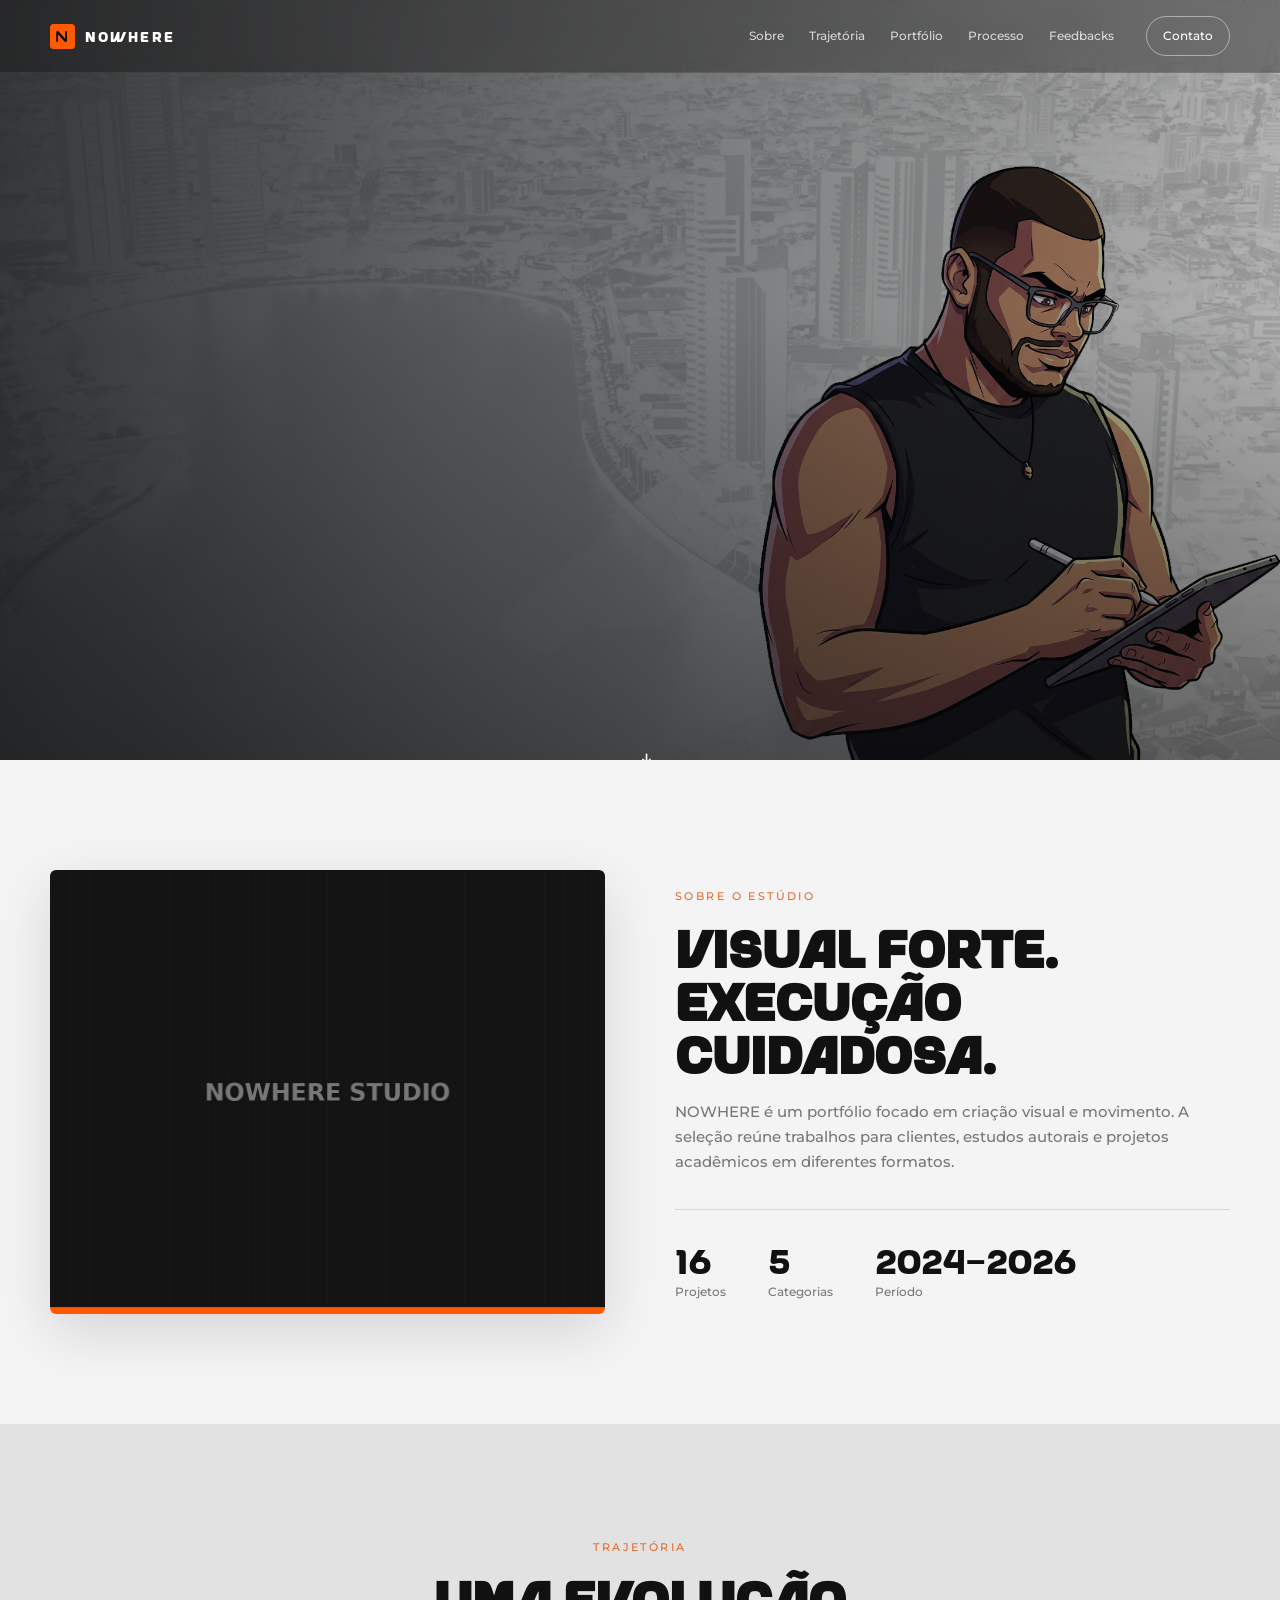
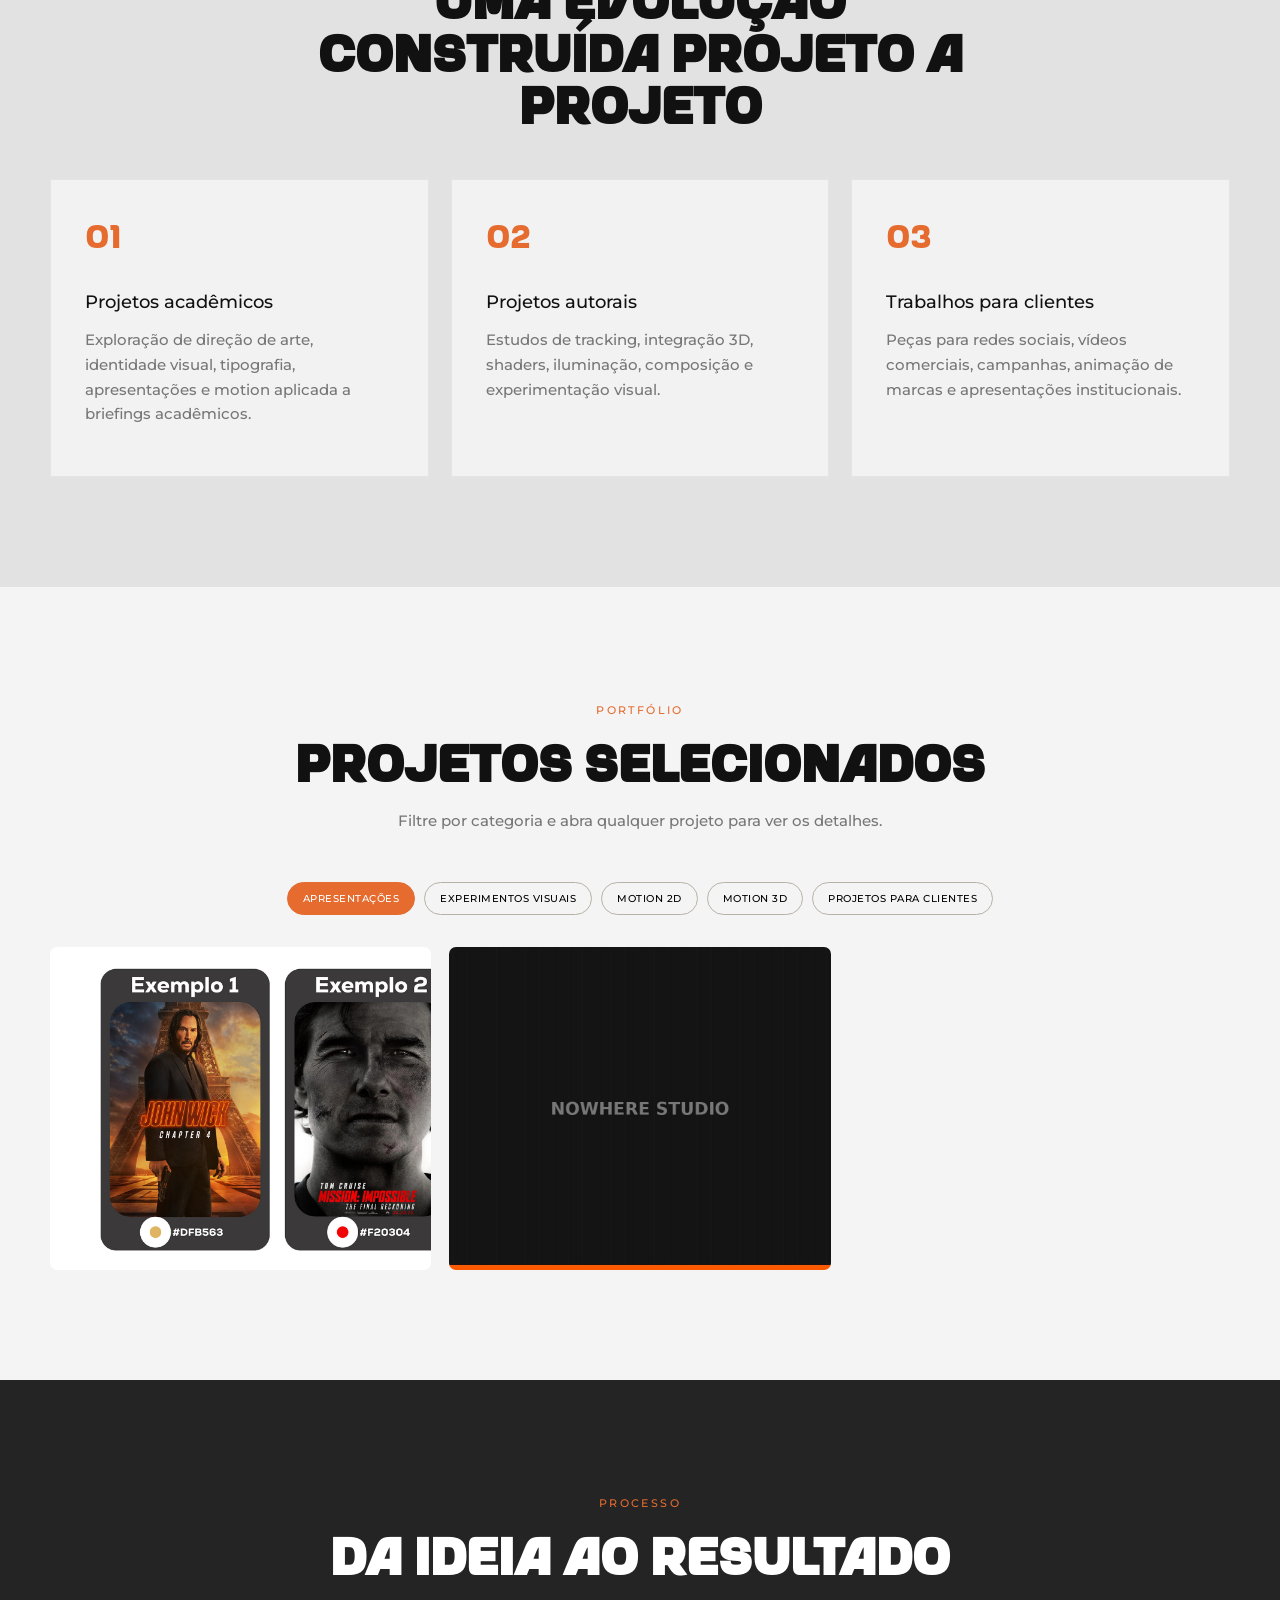
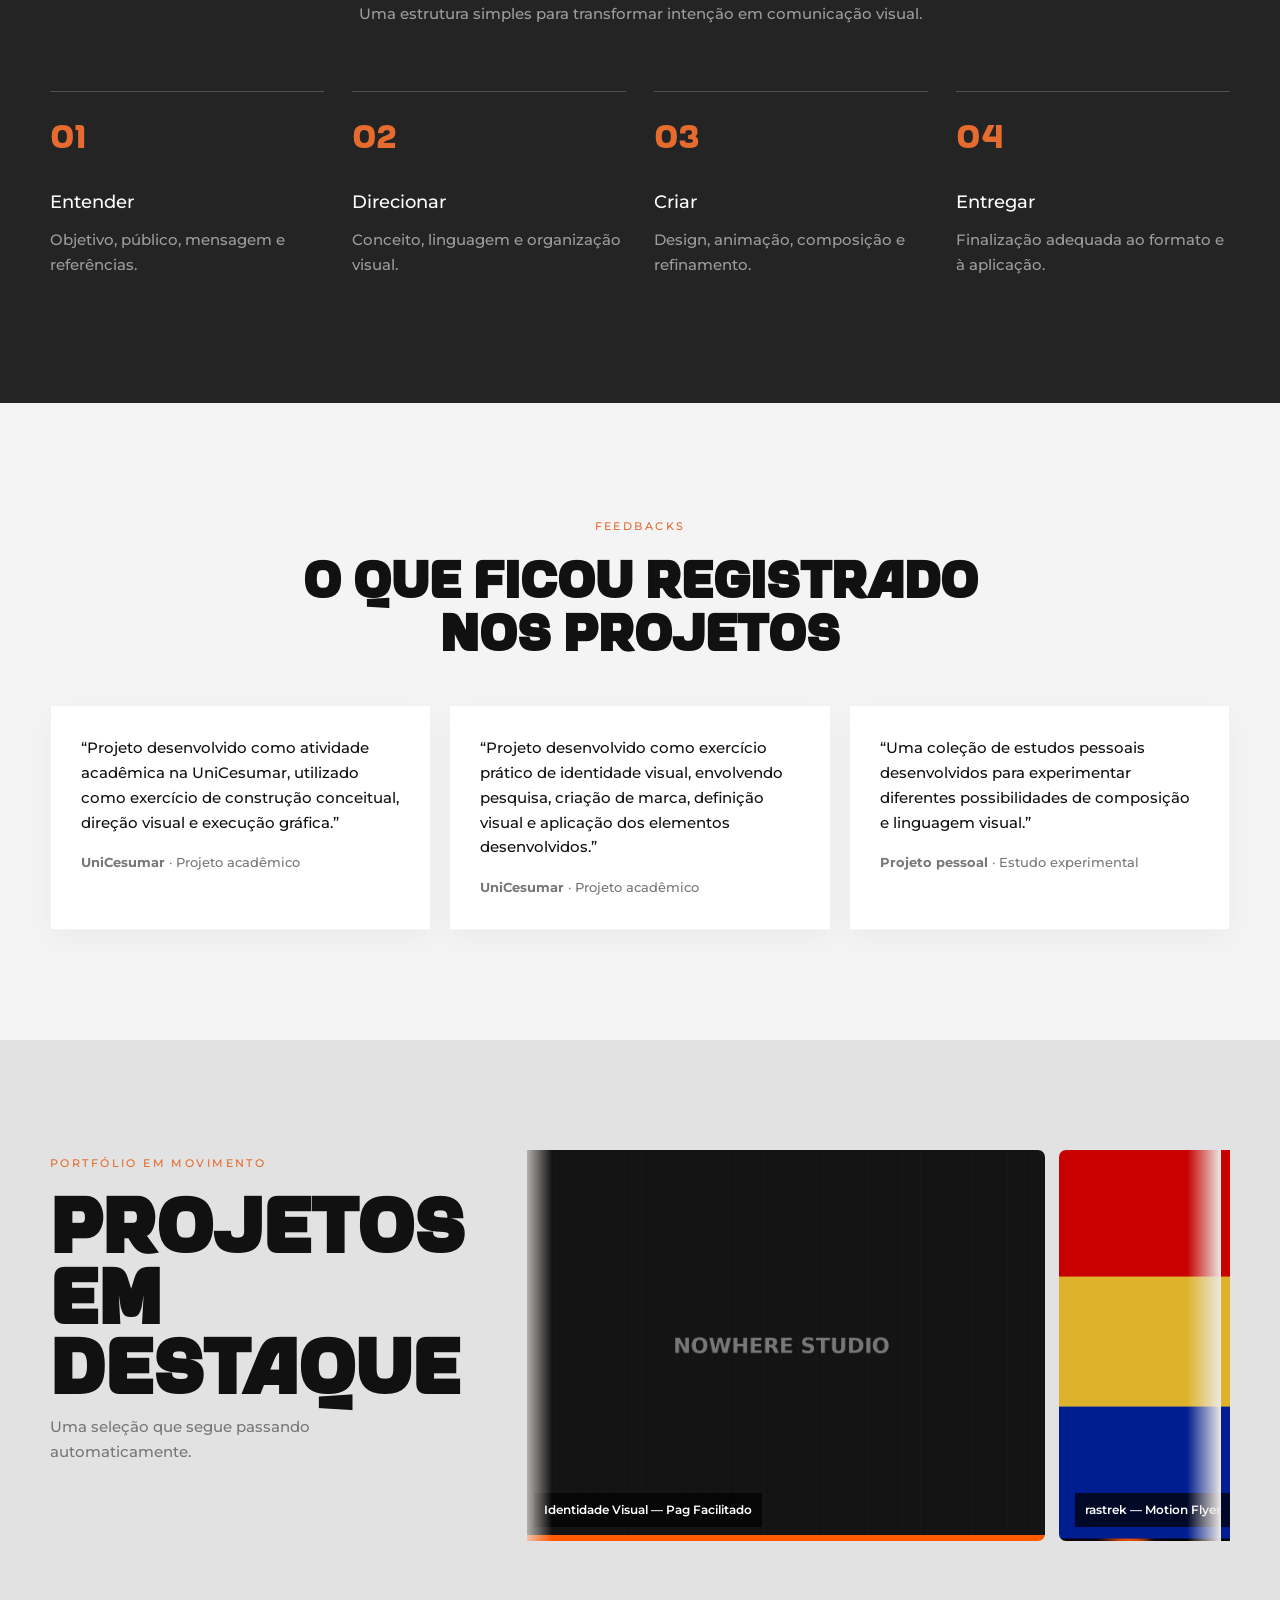
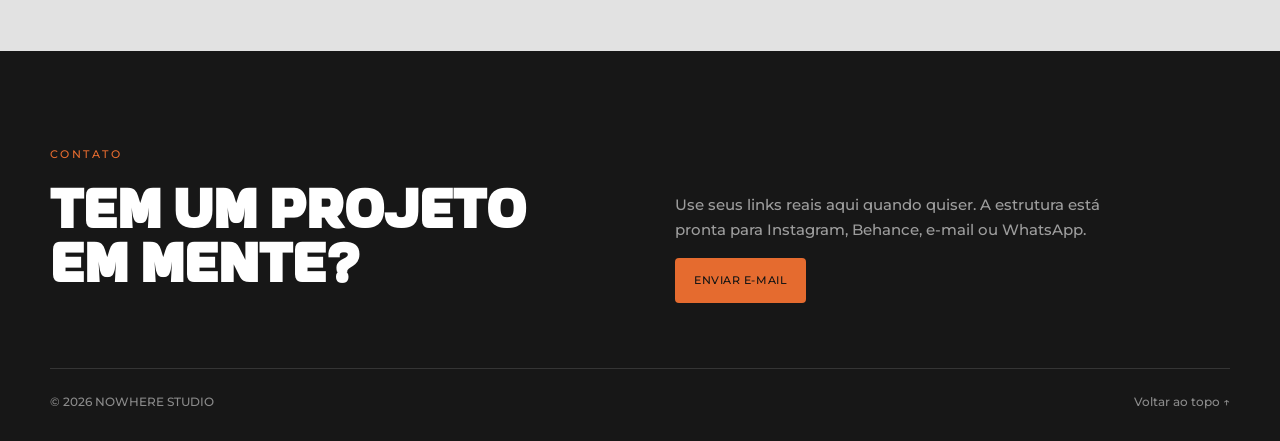
==== commit c9329279: "Update index.html" ====
--- a/index.html
+++ b/index.html
@@ -23,7 +23,8 @@
 
 <main>
 <section class="hero section-dark" id="hero">
-  <div class="hero-background" id="heroBackground" aria-hidden="true"><img id="heroImage" src="assets/placeholder.jpg" alt=""></div>
+  <div class="hero-background" id="heroBackground" aria-hidden="true">
+    <img id="heroImage" src="assets/home-hero.jpg" alt="">
   <div class="hero-overlay" aria-hidden="true"></div>
   <div class="shell hero-grid hero-single">
     <div class="hero-copy reveal">
--- a/css/site.css
+++ b/css/site.css
@@ -1,6 +1,16 @@
-:root{--ink:#171717;--paper:#f5f2ed;--white:#fff;--muted:#6f6b65;--warm:#c89a70;--accent:#d5a52b;--dark:#272624;--line:rgba(20,20,20,.12);--radius:10px;--shadow:0 18px 60px rgba(0,0,0,.13)}*{box-sizing:border-box}html{scroll-behavior:smooth}body{margin:0;background:var(--paper);color:var(--ink);font-family:'Montserrat Local',sans-serif;line-height:1.5}img{display:block;max-width:100%}a{color:inherit;text-decoration:none}.shell{width:min(1180px,calc(100% - 40px));margin:auto}.topbar{position:fixed;z-index:30;inset:0 0 auto;background:rgba(20,20,20,.38);backdrop-filter:blur(14px);color:white;border-bottom:1px solid rgba(255,255,255,.08)}.nav-wrap{height:72px;display:flex;align-items:center;gap:32px}.brand{display:flex;align-items:center;gap:10px;font:400 14px 'Varien';letter-spacing:.15em}.brand img{width:25px;height:25px}.desktop-nav{display:flex;gap:25px;margin-left:auto;font-size:12px}.desktop-nav a{opacity:.76;transition:.25s}.desktop-nav a:hover{opacity:1}.contact-pill{font-size:12px;border:1px solid rgba(255,255,255,.45);padding:10px 16px;border-radius:999px}.section{padding:110px 0}.section-dark{background:linear-gradient(135deg,#1e2328,#171716 55%,#382b20);color:white}.hero{min-height:760px;display:flex;align-items:center;position:relative;overflow:hidden;background:#171716;color:white}.hero-background{position:absolute;inset:-22px;overflow:hidden;transform:scale(1.05);will-change:transform;transition:transform .55s cubic-bezier(.2,.7,.2,1)}.hero-background img{width:100%;height:100%;object-fit:cover;filter:saturate(.82) contrast(1.04)}.hero-overlay{position:absolute;inset:0;background:linear-gradient(90deg,rgba(12,14,16,.84) 0%,rgba(12,14,16,.58) 43%,rgba(12,14,16,.24) 100%),linear-gradient(to top,rgba(0,0,0,.5),rgba(0,0,0,.06) 58%);z-index:1}.hero-grid{display:grid;grid-template-columns:1fr;align-items:center;position:relative;z-index:2}.hero-single{min-height:760px}.eyebrow{font:400 10px 'Montserrat Local';letter-spacing:.22em;color:#e3bd7a}.eyebrow.brown{color:#9c704d}.eyebrow.warm{color:#ddb98e}.hero h1,.section h2,footer h2{font-family:'Varien','Montserrat Local',sans-serif}.hero h1{font-size:clamp(52px,6.3vw,92px);line-height:.98;margin:20px 0 26px;letter-spacing:-.04em}.hero h1 em{font-weight:500;color:#d5a77f}.hero-copy p{font-size:16px;max-width:590px;color:rgba(255,255,255,.72)}.hero-actions{display:flex;gap:12px;margin-top:30px}.btn{display:inline-flex;align-items:center;justify-content:center;min-height:45px;padding:0 19px;border-radius:4px;font-size:11px;font-weight:700;letter-spacing:.05em;text-transform:uppercase}.btn-accent{background:var(--accent);color:#141414}.btn-ghost{border:1px solid rgba(255,255,255,.45);color:white}.scroll-cue{position:absolute;bottom:28px;left:50%;z-index:3;font-size:20px}.light{background:var(--paper)}.about-grid{display:grid;grid-template-columns:1fr 1fr;gap:70px;align-items:center}.frame{aspect-ratio:1.25/1;overflow:hidden;border-radius:6px;box-shadow:var(--shadow)}.frame img{width:100%;height:100%;object-fit:cover}.about-copy h2,.section-head h2{font-size:clamp(38px,4vw,60px);line-height:1.03;margin:15px 0 20px}.about-copy p,.section-head p{color:var(--muted)}.stats{display:flex;gap:42px;margin-top:34px;padding-top:28px;border-top:1px solid var(--line)}.stats div{display:flex;flex-direction:column}.stats strong{font:400 34px 'Varien'}.stats span{font-size:11px;color:var(--muted)}.career{background:#ece9e4}.section-head.center{text-align:center;max-width:700px;margin:0 auto 48px}.career-grid{display:grid;grid-template-columns:repeat(3,1fr);gap:22px}.career-card{background:rgba(255,255,255,.58);padding:34px;border:1px solid rgba(0,0,0,.06);min-height:245px}.career-card span,.step b{font:400 32px 'Varien';color:#a5714d}.career-card h3,.step h3{font:500 18px 'Montserrat Local';margin:35px 0 12px}.career-card p,.step p{color:var(--muted);font-size:14px}.filters{display:flex;justify-content:center;gap:9px;flex-wrap:wrap;margin-bottom:32px}.filter-btn{border:1px solid #b8b1a8;background:transparent;border-radius:999px;padding:9px 15px;font:600 10px 'DM Sans';text-transform:uppercase;letter-spacing:.05em;cursor:pointer}.filter-btn.active,.filter-btn:hover{background:#c89a70;border-color:#c89a70;color:white}.projects-grid{display:grid;grid-template-columns:repeat(3,1fr);gap:18px}.project-card{position:relative;aspect-ratio:1.18/1;overflow:hidden;border-radius:7px;cursor:pointer;background:#ddd}.project-card img{width:100%;height:100%;object-fit:cover;transition:transform .45s cubic-bezier(.2,.7,.2,1)}.project-card:hover img{transform:scale(1.06)}.project-card:after{content:"";position:absolute;inset:auto 0 0;height:52%;background:linear-gradient(transparent,rgba(0,0,0,.76));opacity:0;transition:.3s}.project-info{position:absolute;z-index:2;left:18px;right:18px;bottom:16px;color:white;transform:translateY(15px);opacity:0;transition:.3s}.project-card:hover:after,.project-card:hover .project-info{opacity:1}.project-card:hover .project-info{transform:none}.project-info h3{margin:0 0 3px;font:500 17px 'Montserrat Local'}.project-info p{margin:0;font-size:11px;opacity:.8}.process{background:var(--dark);color:white}.inverse p,.step p{color:rgba(255,255,255,.55)}.process-grid{display:grid;grid-template-columns:repeat(4,1fr);gap:28px;margin-top:65px}.step{padding-top:22px;border-top:1px solid rgba(255,255,255,.2)}.step b{color:#d5a67b}.testimonials{display:grid;grid-template-columns:repeat(3,1fr);gap:18px}.quote{background:white;border:1px solid rgba(0,0,0,.05);padding:30px;box-shadow:0 10px 30px rgba(0,0,0,.04)}.quote p{font-family:'Varien','Montserrat Local',sans-serif;font-style:italic;font-size:18px;line-height:1.55;margin-top:0}.quote small{color:var(--muted)}.latest{background:#ece9e4}.latest-shell{display:grid;grid-template-columns:.75fr 1.25fr;gap:55px;align-items:start}.latest-title h2{font-family:'Varien','Montserrat Local',sans-serif;font-size:clamp(48px,6vw,82px);line-height:.92;text-transform:uppercase;margin:14px 0}.latest-title p{color:var(--muted);max-width:290px}.carousel-wrap{position:relative;overflow:hidden}.carousel{display:flex;gap:14px;overflow:hidden;scroll-behavior:smooth;scroll-snap-type:x mandatory}.slide{min-width:75%;aspect-ratio:1.35/1;position:relative;overflow:hidden;border-radius:7px;background:#ccc;scroll-snap-align:start}.slide img{width:100%;height:100%;object-fit:cover;transition:.45s}.slide:hover img{transform:scale(1.05)}.slide span{position:absolute;left:16px;bottom:14px;background:rgba(0,0,0,.72);color:white;padding:8px 10px;font-size:11px}footer{background:#171717;color:white;padding:90px 0 30px}.footer-grid{display:grid;grid-template-columns:1fr 1fr;gap:70px;align-items:end}.footer-grid h2{font-size:54px;line-height:1;margin:15px 0}.footer-grid p{color:rgba(255,255,255,.58);max-width:470px}.footer-bottom{display:flex;justify-content:space-between;border-top:1px solid rgba(255,255,255,.13);padding-top:24px;margin-top:65px;font-size:11px;color:rgba(255,255,255,.5)}.reveal{opacity:0;transform:translateY(20px);transition:.7s ease}.reveal.visible{opacity:1;transform:none}.loading{text-align:center;grid-column:1/-1;padding:50px;color:var(--muted)}@media(max-width:900px){.desktop-nav{display:none}.hero{min-height:auto;padding:130px 0 80px}.hero-grid,.about-grid,.latest-shell,.footer-grid{grid-template-columns:1fr}.career-grid,.projects-grid,.testimonials{grid-template-columns:repeat(2,1fr)}.process-grid{grid-template-columns:repeat(2,1fr)}.latest-title h2{font-size:56px}}@media(max-width:620px){.shell{width:min(100% - 26px,1180px)}.section{padding:78px 0}.contact-pill{margin-left:auto}.hero h1{font-size:48px}.hero-actions{flex-wrap:wrap}.career-grid,.projects-grid,.testimonials,.process-grid{grid-template-columns:1fr}.project-card{aspect-ratio:1.1/1}.project-card:after,.project-info{opacity:1}.project-info{transform:none}.stats{gap:22px}.stats strong{font-size:27px}.slide{min-width:90%}.footer-grid h2{font-size:43px}}
+:root{--ink:#111111;--paper:#f4f4f4;--white:#ffffff;--muted:#777777;--accent:#e56b2f;--dark:#242424;--line:rgba(20,20,20,.12);--radius:10px;--shadow:0 18px 60px rgba(0,0,0,.13)}*{box-sizing:border-box}html{scroll-behavior:smooth}body{margin:0;background:var(--paper);color:var(--ink);font-family:'Montserrat Local',sans-serif;font-weight:500;line-height:1.5}img{display:block;max-width:100%}a{color:inherit;text-decoration:none}.shell{width:min(1180px,calc(100% - 40px));margin:auto}.topbar{position:fixed;z-index:30;inset:0 0 auto;background:rgba(20,20,20,.38);backdrop-filter:blur(14px);color:white;border-bottom:1px solid rgba(255,255,255,.08)}.nav-wrap{height:72px;display:flex;align-items:center;gap:32px}.brand{display:flex;align-items:center;gap:10px;font:400 14px 'Varien';letter-spacing:.15em}.brand img{width:25px;height:25px}.desktop-nav{display:flex;gap:25px;margin-left:auto;font-size:12px}.desktop-nav a{opacity:.76;transition:.25s}.desktop-nav a:hover{opacity:1}.contact-pill{font-size:12px;border:1px solid rgba(255,255,255,.45);padding:10px 16px;border-radius:999px}.section{padding:110px 0}.section-dark{background:#242424;color:white}.hero{min-height:760px;display:flex;align-items:center;position:relative;overflow:hidden;background:#171716;color:white}.hero-background{position:absolute;inset:-22px;overflow:hidden;transform:scale(1.05);will-change:transform;transition:transform .55s cubic-bezier(.2,.7,.2,1)}.hero-background img{width:100%;height:100%;object-fit:cover;filter:saturate(.82) contrast(1.04)}.hero-overlay{position:absolute;inset:0;background:linear-gradient(90deg,rgba(12,14,16,.84) 0%,rgba(12,14,16,.58) 43%,rgba(12,14,16,.24) 100%),linear-gradient(to top,rgba(0,0,0,.5),rgba(0,0,0,.06) 58%);z-index:1}.hero-grid{display:grid;grid-template-columns:1fr;align-items:center;position:relative;z-index:2}.hero-single{min-height:760px}.eyebrow{font:500 10px 'Montserrat Local';letter-spacing:.22em;color:var(--accent)}.eyebrow.brown{color:var(--accent)}.eyebrow.warm{color:var(--accent)}.hero h1,.section h2,footer h2{font-family:'Varien','Montserrat Local',sans-serif}.hero h1{font-size:clamp(52px,6.3vw,92px);line-height:.98;margin:20px 0 26px;letter-spacing:-.04em}.hero h1 em{font-weight:500;color:var(--accent)}.hero-copy p{font-size:16px;max-width:590px;color:rgba(255,255,255,.72)}.hero-actions{display:flex;gap:12px;margin-top:30px}.btn{display:inline-flex;align-items:center;justify-content:center;min-height:45px;padding:0 19px;border-radius:4px;font-size:11px;font-weight:700;letter-spacing:.05em;text-transform:uppercase}.btn-accent{background:var(--accent);color:#141414}.btn-ghost{border:1px solid rgba(255,255,255,.45);color:white}.scroll-cue{position:absolute;bottom:28px;left:50%;z-index:3;font-size:20px}.light{background:var(--paper)}.about-grid{display:grid;grid-template-columns:1fr 1fr;gap:70px;align-items:center}.frame{aspect-ratio:1.25/1;overflow:hidden;border-radius:6px;box-shadow:var(--shadow)}.frame img{width:100%;height:100%;object-fit:cover}.about-copy h2,.section-head h2{font-size:clamp(38px,4vw,60px);line-height:1.03;margin:15px 0 20px}.about-copy p,.section-head p{color:var(--muted)}.stats{display:flex;gap:42px;margin-top:34px;padding-top:28px;border-top:1px solid var(--line)}.stats div{display:flex;flex-direction:column}.stats strong{font:400 34px 'Varien'}.stats span{font-size:11px;color:var(--muted)}.career{background:#e2e2e2}.section-head.center{text-align:center;max-width:700px;margin:0 auto 48px}.career-grid{display:grid;grid-template-columns:repeat(3,1fr);gap:22px}.career-card{background:rgba(255,255,255,.58);padding:34px;border:1px solid rgba(0,0,0,.06);min-height:245px}.career-card span,.step b{font:400 32px 'Varien';color:var(--accent)}.career-card h3,.step h3{font:500 18px 'Montserrat Local';margin:35px 0 12px}.career-card p,.step p{color:var(--muted);font-size:14px}.filters{display:flex;justify-content:center;gap:9px;flex-wrap:wrap;margin-bottom:32px}.filter-btn{border:1px solid #b8b1a8;background:transparent;border-radius:999px;padding:9px 15px;font:600 10px 'Montserrat Local';text-transform:uppercase;letter-spacing:.05em;cursor:pointer}.filter-btn.active,.filter-btn:hover{background:var(--accent);border-color:var(--accent);color:white}.projects-grid{display:grid;grid-template-columns:repeat(3,1fr);gap:18px}.project-card{position:relative;aspect-ratio:1.18/1;overflow:hidden;border-radius:7px;cursor:pointer;background:#333}.project-card video{width:100%;height:100%;object-fit:cover;position:absolute;inset:0}.project-card img{width:100%;height:100%;object-fit:cover;transition:transform .45s cubic-bezier(.2,.7,.2,1)}.project-card:hover img{transform:scale(1.06)}.project-card:after{content:"";position:absolute;inset:auto 0 0;height:52%;background:linear-gradient(transparent,rgba(0,0,0,.76));opacity:0;transition:.3s}.project-info{position:absolute;z-index:2;left:18px;right:18px;bottom:16px;color:white;transform:translateY(15px);opacity:0;transition:.3s}.project-card:hover:after,.project-card:hover .project-info{opacity:1}.project-card:hover .project-info{transform:none}.project-info h3{margin:0 0 3px;font:500 17px 'Montserrat Local'}.project-info p{margin:0;font-size:11px;opacity:.8}.process{background:var(--dark);color:white}.inverse p,.step p{color:rgba(255,255,255,.55)}.process-grid{display:grid;grid-template-columns:repeat(4,1fr);gap:28px;margin-top:65px}.step{padding-top:22px;border-top:1px solid rgba(255,255,255,.2)}.step b{color:var(--accent)}.testimonials{display:grid;grid-template-columns:repeat(3,1fr);gap:18px}.quote{background:white;border:1px solid rgba(0,0,0,.05);padding:30px;box-shadow:0 10px 30px rgba(0,0,0,.04)}.quote p{font-family:'Montserrat Local',sans-serif;font-weight:500;font-style:normal;font-size:15px;line-height:1.65;margin-top:0}.quote small{color:var(--muted)}.latest{background:#e2e2e2}.latest-shell{display:grid;grid-template-columns:.75fr 1.25fr;gap:55px;align-items:start}.latest-title h2{font-family:'Varien','Montserrat Local',sans-serif;font-size:clamp(48px,6vw,82px);line-height:.92;text-transform:uppercase;margin:14px 0}.latest-title p{color:var(--muted);max-width:290px}.carousel-wrap{position:relative;overflow:hidden}.carousel{display:flex;gap:14px;overflow:hidden;scroll-behavior:smooth;scroll-snap-type:x mandatory}.slide{min-width:75%;aspect-ratio:1.35/1;position:relative;overflow:hidden;border-radius:7px;background:#ccc;scroll-snap-align:start}.slide img{width:100%;height:100%;object-fit:cover;transition:.45s}.slide:hover img{transform:scale(1.05)}.slide span{position:absolute;left:16px;bottom:14px;background:rgba(0,0,0,.72);color:white;padding:8px 10px;font-size:11px}footer{background:#171717;color:white;padding:90px 0 30px}.footer-grid{display:grid;grid-template-columns:1fr 1fr;gap:70px;align-items:end}.footer-grid h2{font-size:54px;line-height:1;margin:15px 0}.footer-grid p{color:rgba(255,255,255,.58);max-width:470px}.footer-bottom{display:flex;justify-content:space-between;border-top:1px solid rgba(255,255,255,.13);padding-top:24px;margin-top:65px;font-size:11px;color:rgba(255,255,255,.5)}.reveal{opacity:0;transform:translateY(20px);transition:.7s ease}.reveal.visible{opacity:1;transform:none}.loading{text-align:center;grid-column:1/-1;padding:50px;color:var(--muted)}@media(max-width:900px){.desktop-nav{display:none}.hero{min-height:auto;padding:130px 0 80px}.hero-grid,.about-grid,.latest-shell,.footer-grid{grid-template-columns:1fr}.career-grid,.projects-grid,.testimonials{grid-template-columns:repeat(2,1fr)}.process-grid{grid-template-columns:repeat(2,1fr)}.latest-title h2{font-size:56px}}@media(max-width:620px){.shell{width:min(100% - 26px,1180px)}.section{padding:78px 0}.contact-pill{margin-left:auto}.hero h1{font-size:48px}.hero-actions{flex-wrap:wrap}.career-grid,.projects-grid,.testimonials,.process-grid{grid-template-columns:1fr}.project-card{aspect-ratio:1.1/1}.project-card:after,.project-info{opacity:1}.project-info{transform:none}.stats{gap:22px}.stats strong{font-size:27px}.slide{min-width:90%}.footer-grid h2{font-size:43px}}
 
 /* Font hierarchy: Varien for display titles, Montserrat for readable copy */
 h1,h2,h3,.latest-title h2,.hero h1{font-family:'Varien','Montserrat Local',sans-serif}
-p,small,.project-info,.filter-btn,.btn,.desktop-nav,.contact-pill{font-family:'Montserrat Local',sans-serif}
+p,small,.project-info,.filter-btn,.btn,.desktop-nav,.contact-pill,.quote{font-family:'Montserrat Local',sans-serif;font-weight:500}
 .carousel:before,.carousel:after{content:'';position:absolute;top:0;bottom:0;width:34px;pointer-events:none;z-index:2}.carousel:before{left:0;background:linear-gradient(90deg,#ece9e4,transparent)}.carousel:after{right:0;background:linear-gradient(270deg,#ece9e4,transparent)}
+
+/* Cards recebem animação de entrada após serem gerados pelo JS */
+.project-card{opacity:0;transform:translateY(24px);transition:opacity .65s ease,transform .65s ease,box-shadow .3s ease}.project-card.visible{opacity:1;transform:none}.project-card:hover{box-shadow:0 18px 45px rgba(0,0,0,.18)}
+
+/* V8 — ajustes finais: tipografia legível e roleta contínua */
+body,.desktop-nav,.contact-pill,.eyebrow,.hero-copy p,.btn,.about-copy p,.section-head p,.stats span,.career-card h3,.career-card p,.step h3,.step p,.filter-btn,.project-info,.project-info h3,.project-info p,.quote,.quote p,.quote small,.latest-title p,.slide span,.footer-grid p,.footer-bottom{font-family:'Montserrat Local',sans-serif;font-weight:500}
+.career-card h3,.step h3{font-size:18px}.desktop-nav,.contact-pill{font-size:12px}.eyebrow{font-size:11px}.stats span,.project-info p,.slide span,.footer-bottom{font-size:12px}.about-copy p,.section-head p,.career-card p,.step p,.latest-title p,.footer-grid p{font-size:15px;line-height:1.65}
+.carousel{position:relative;scroll-snap-type:none;scrollbar-width:none}.carousel::-webkit-scrollbar{display:none}.slide{flex:0 0 75%;scroll-snap-align:none}.slide span{font-family:'Montserrat Local',sans-serif;font-weight:600}
+.project-card img{transition:transform .45s cubic-bezier(.2,.7,.2,1),opacity .18s ease}.project-card:focus-visible{outline:2px solid var(--accent);outline-offset:3px}
+@media(max-width:620px){.slide{flex-basis:90%}.eyebrow{font-size:10px}}
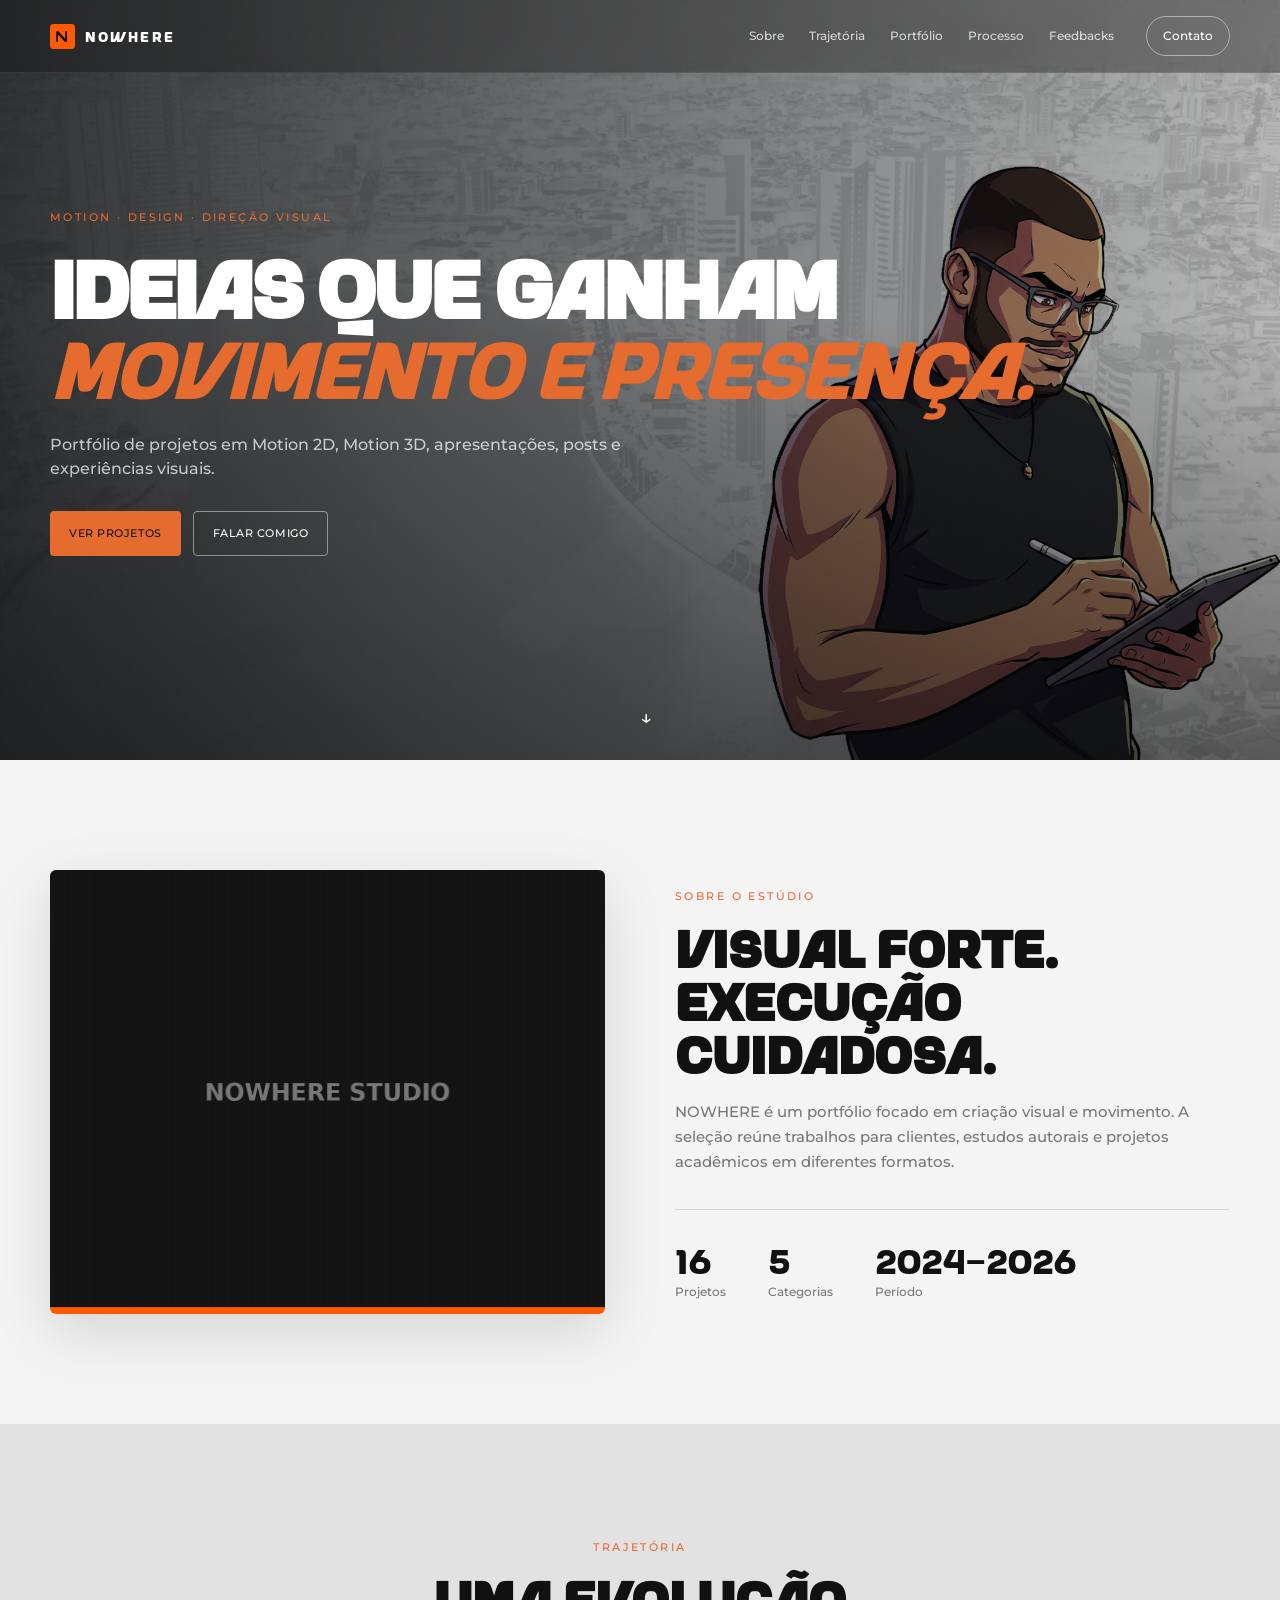
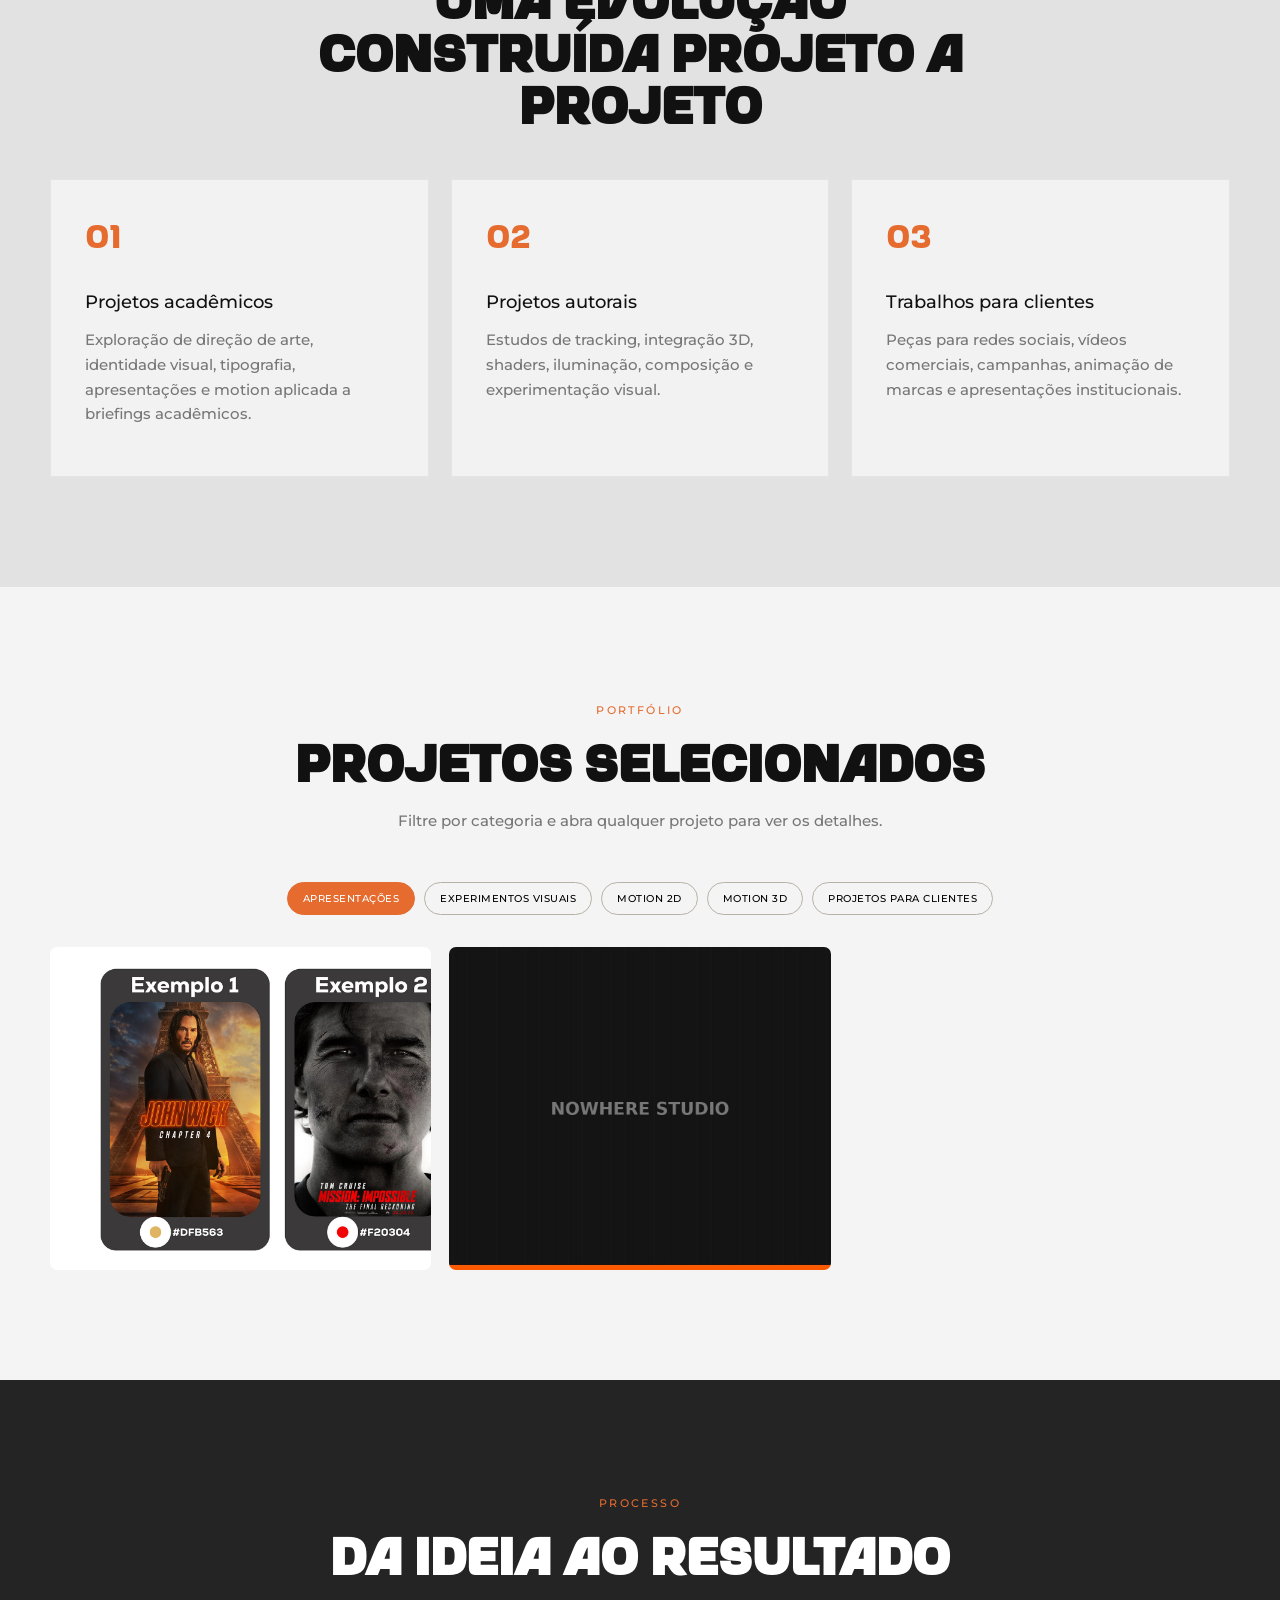
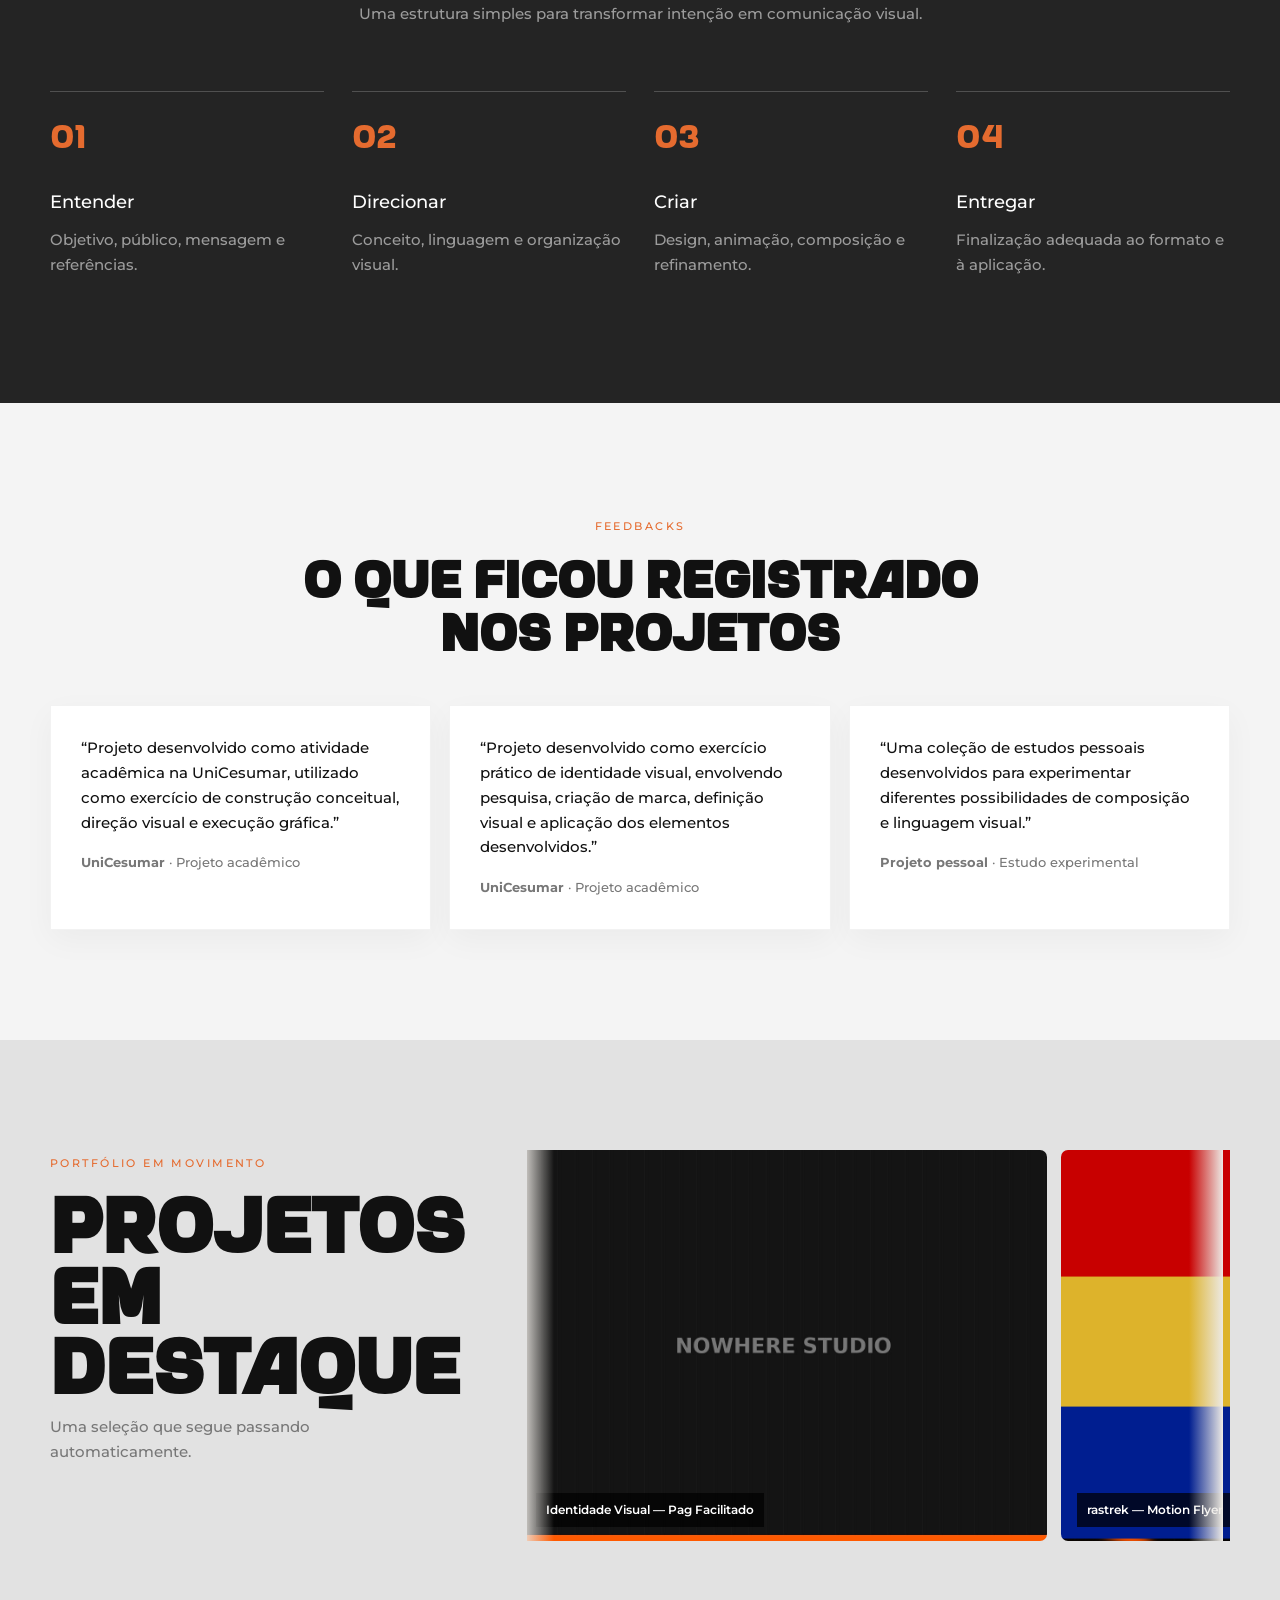
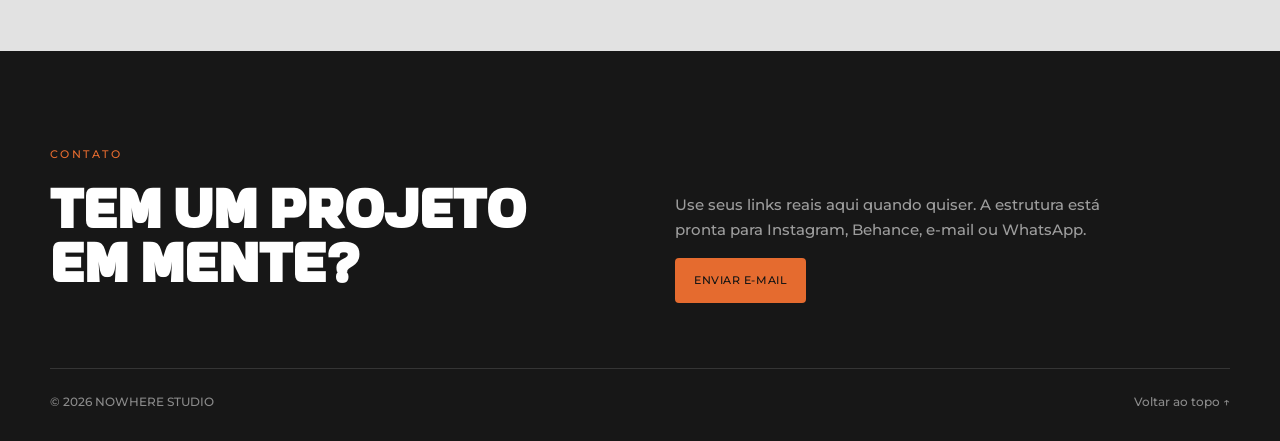
==== commit c2844970: "Update index.html" ====
--- a/index.html
+++ b/index.html
@@ -22,19 +22,51 @@
 </header>
 
 <main>
+
 <section class="hero section-dark" id="hero">
+
   <div class="hero-background" id="heroBackground" aria-hidden="true">
     <img id="heroImage" src="assets/home-hero.jpg" alt="">
+  </div>
+
   <div class="hero-overlay" aria-hidden="true"></div>
+
   <div class="shell hero-grid hero-single">
+
     <div class="hero-copy reveal">
-      <span class="eyebrow">MOTION · DESIGN · DIREÇÃO VISUAL</span>
-      <h1>Ideias que ganham<br><em>movimento e presença.</em></h1>
-      <p>Portfólio de projetos em Motion 2D, Motion 3D, apresentações, posts e experiências visuais.</p>
-      <div class="hero-actions"><a class="btn btn-accent" href="#trabalhos">Ver projetos</a><a class="btn btn-ghost" href="#contato">Falar comigo</a></div>
+
+      <span class="eyebrow">
+        MOTION · DESIGN · DIREÇÃO VISUAL
+      </span>
+
+      <h1>
+        Ideias que ganham<br>
+        <em>movimento e presença.</em>
+      </h1>
+
+      <p>
+        Portfólio de projetos em Motion 2D, Motion 3D,
+        apresentações, posts e experiências visuais.
+      </p>
+
+      <div class="hero-actions">
+        <a class="btn btn-accent" href="#trabalhos">
+          Ver projetos
+        </a>
+
+        <a class="btn btn-ghost" href="#contato">
+          Falar comigo
+        </a>
+      </div>
+
     </div>
+
   </div>
-  <a href="#sobre" class="scroll-cue" aria-label="Ir para Sobre">↓</a>
+
+  <a href="#sobre" class="scroll-cue" aria-label="Ir para Sobre">
+    ↓
+  </a>
+
 </section>
 
 <section class="section light" id="sobre">
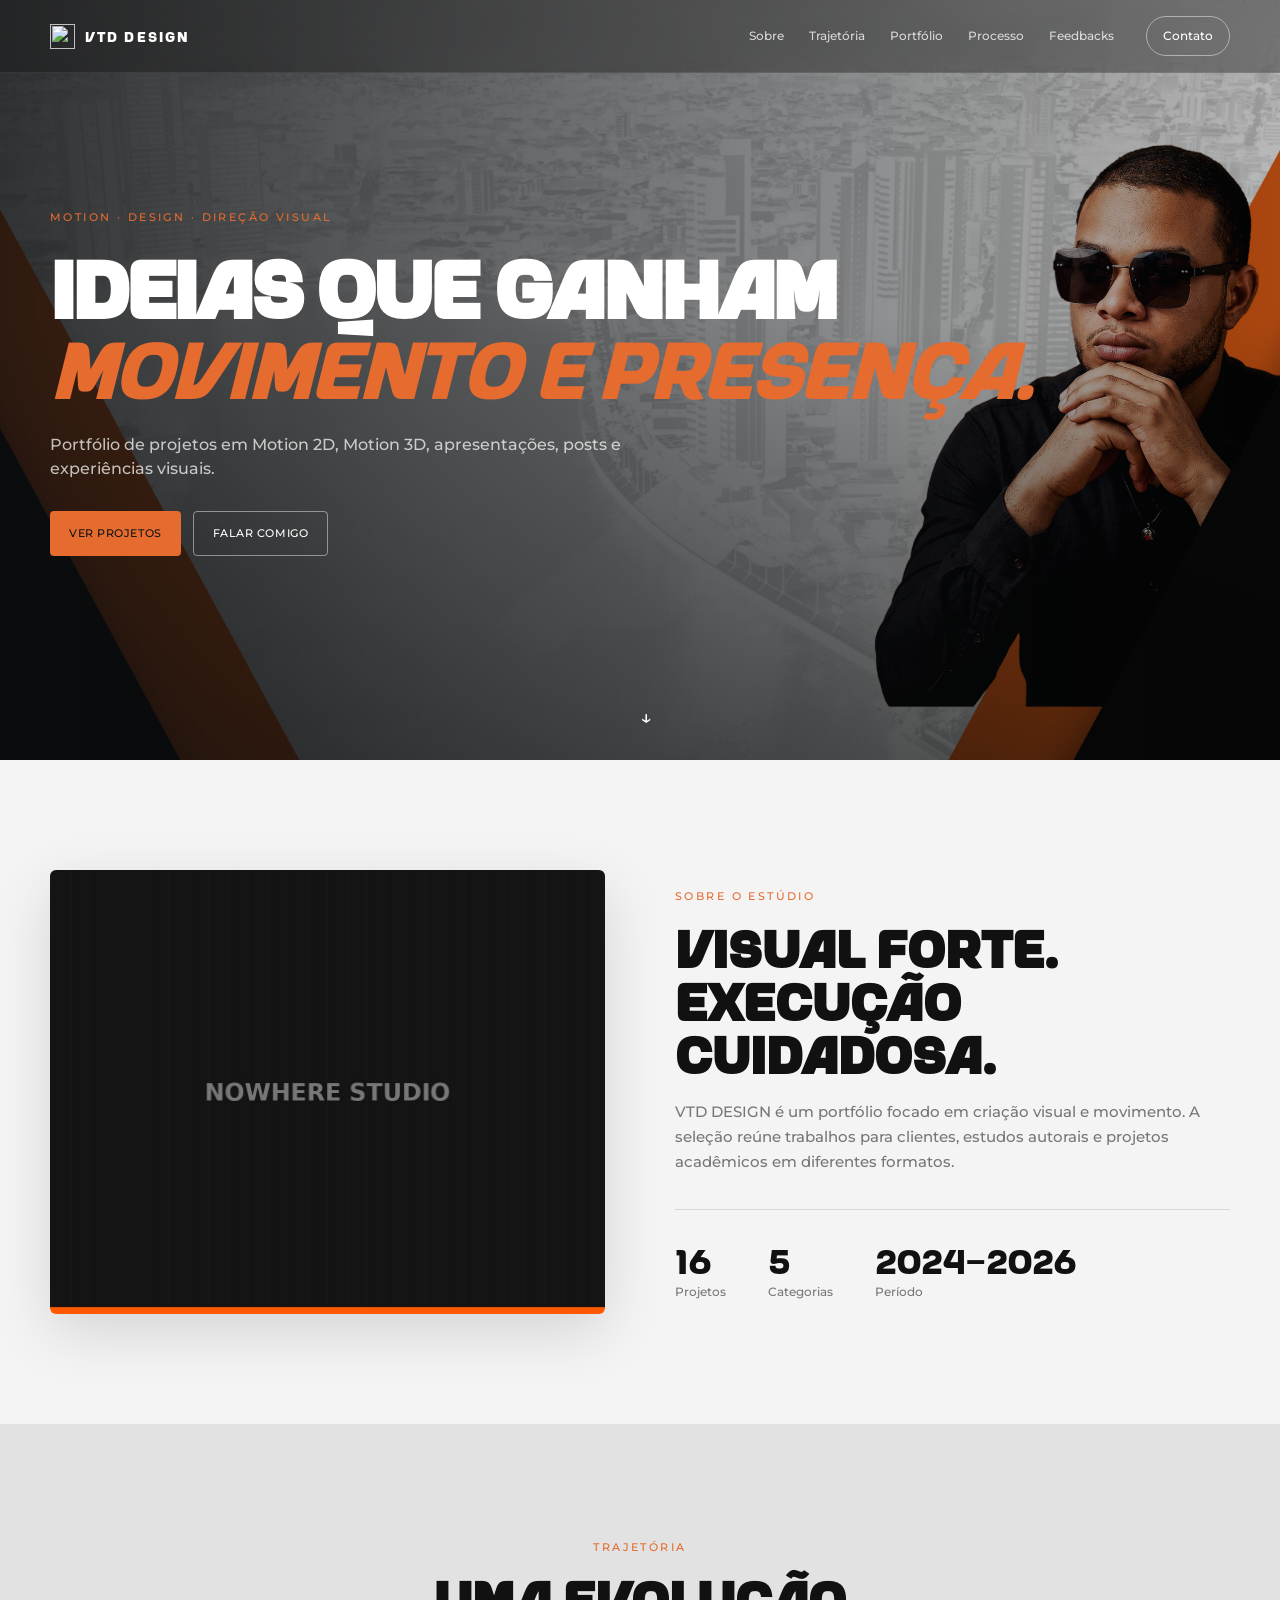
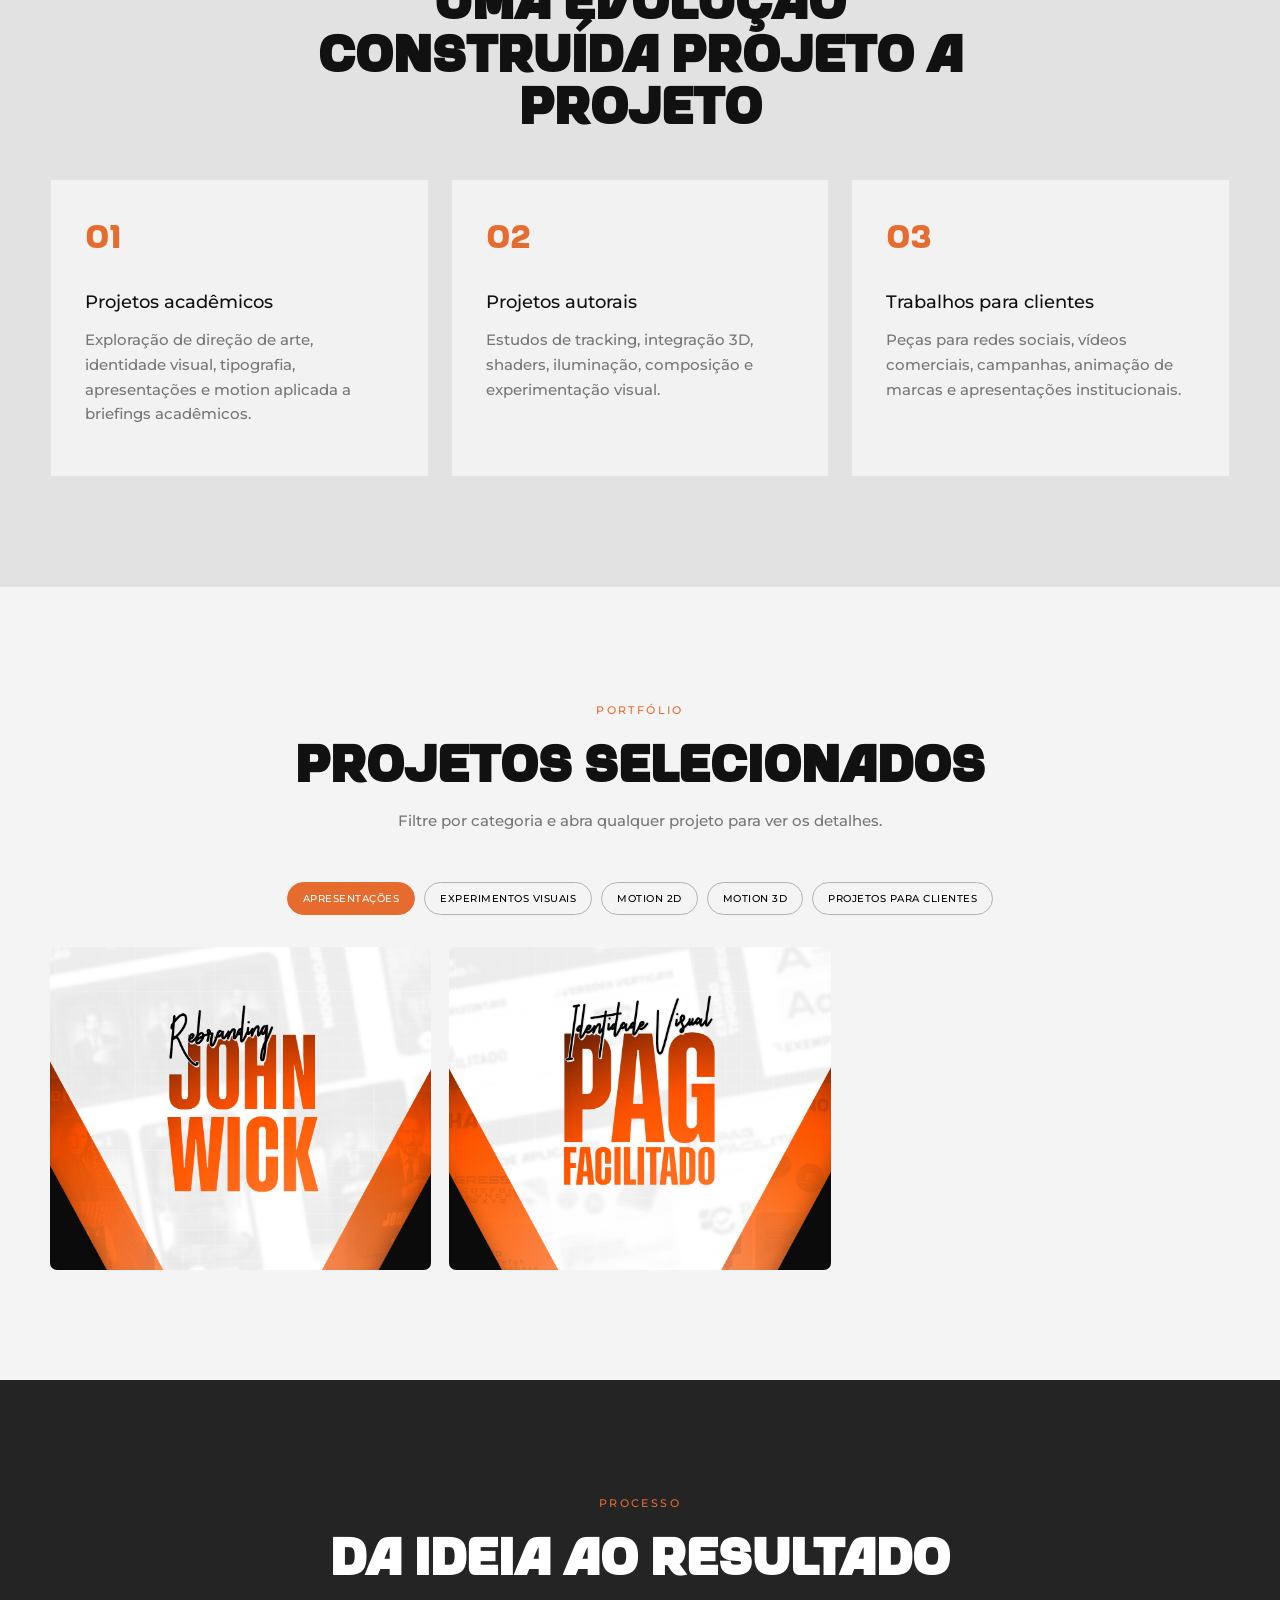
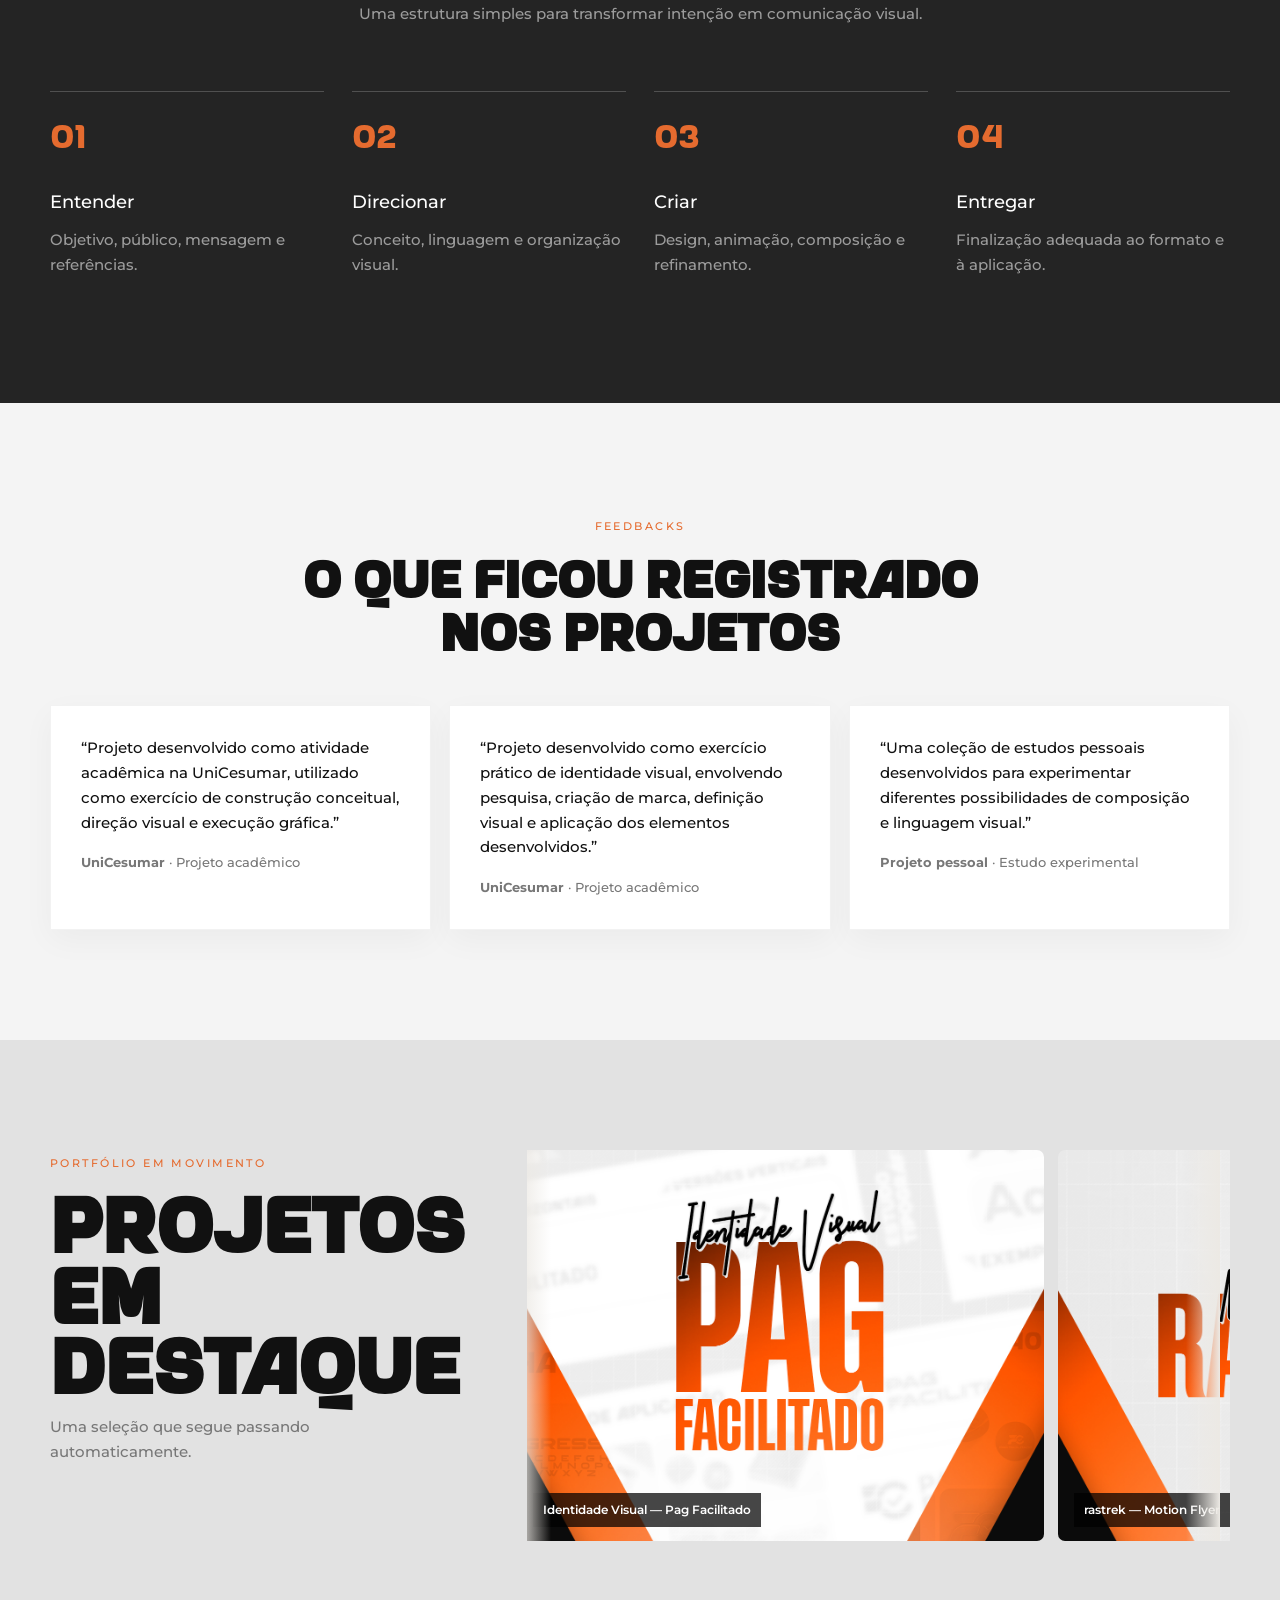
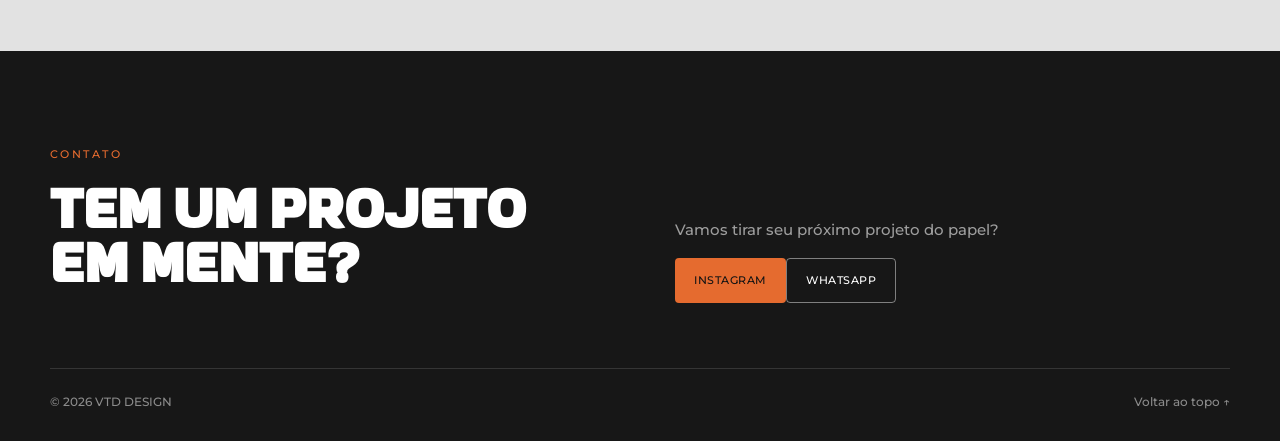
==== commit 13aceb32: "Add files via upload" ====
--- a/index.html
+++ b/index.html
@@ -3,9 +3,9 @@
 <head>
   <meta charset="utf-8">
   <meta name="viewport" content="width=device-width,initial-scale=1">
-  <meta name="description" content="NOWHERE STUDIO — portfólio de Motion Design, Design Gráfico e projetos visuais.">
+  <meta name="description" content="VTD DESIGN — portfólio de Motion Design, Design Gráfico e projetos visuais.">
   <meta name="theme-color" content="#f4f1ec">
-  <title>NOWHERE STUDIO — Portfólio</title>
+  <title>VTD DESIGN — Portfólio</title>
   <link rel="icon" href="assets/favicon.png">
     <link rel="stylesheet" href="css/fonts.css">
   <link rel="stylesheet" href="css/site.css">
@@ -13,7 +13,7 @@
 <body>
 <header class="topbar" id="topo">
   <div class="shell nav-wrap">
-    <a class="brand" href="#topo"><img src="assets/logo-icon.svg" alt=""><span>NOWHERE</span></a>
+    <a class="brand" href="#topo"><img src="assets/vtd-logo.png" alt=""><span>VTD DESIGN</span></a>
     <nav class="desktop-nav" aria-label="Navegação principal">
       <a href="#sobre">Sobre</a><a href="#trajetoria">Trajetória</a><a href="#trabalhos">Portfólio</a><a href="#processo">Processo</a><a href="#feedbacks">Feedbacks</a>
     </nav>
@@ -75,7 +75,7 @@
     <div class="about-copy reveal">
       <span class="eyebrow brown">SOBRE O ESTÚDIO</span>
       <h2>Visual forte.<br>Execução cuidadosa.</h2>
-      <p>NOWHERE é um portfólio focado em criação visual e movimento. A seleção reúne trabalhos para clientes, estudos autorais e projetos acadêmicos em diferentes formatos.</p>
+      <p>VTD DESIGN é um portfólio focado em criação visual e movimento. A seleção reúne trabalhos para clientes, estudos autorais e projetos acadêmicos em diferentes formatos.</p>
       <div class="stats"><div><strong id="projectCount">—</strong><span>Projetos</span></div><div><strong id="categoryCount">—</strong><span>Categorias</span></div><div><strong id="yearRange">—</strong><span>Período</span></div></div>
     </div>
   </div>
@@ -123,8 +123,8 @@
 </main>
 
 <footer id="contato">
-  <div class="shell footer-grid"><div><span class="eyebrow warm">CONTATO</span><h2>Tem um projeto em mente?</h2></div><div><p>Use seus links reais aqui quando quiser. A estrutura está pronta para Instagram, Behance, e-mail ou WhatsApp.</p><a class="btn btn-accent" href="mailto:contato@nowhere.studio">Enviar e-mail</a></div></div>
-  <div class="shell footer-bottom"><span>© <span id="year"></span> NOWHERE STUDIO</span><a href="#topo">Voltar ao topo ↑</a></div>
+  <div class="shell footer-grid"><div><span class="eyebrow warm">CONTATO</span><h2>Tem um projeto em mente?</h2></div><div><p>Vamos tirar seu próximo projeto do papel?</p><div class="footer-contact-links"><a class="btn btn-accent" href="https://www.instagram.com/vtd.design/" target="_blank" rel="noopener noreferrer">Instagram</a><a class="btn btn-ghost" href="https://wa.link/up0y8b" target="_blank" rel="noopener noreferrer">WhatsApp</a></div></div></div>
+  <div class="shell footer-bottom"><span>© <span id="year"></span> VTD DESIGN</span><a href="#topo">Voltar ao topo ↑</a></div>
 </footer>
 <script src="js/site.js"></script>
 </body>
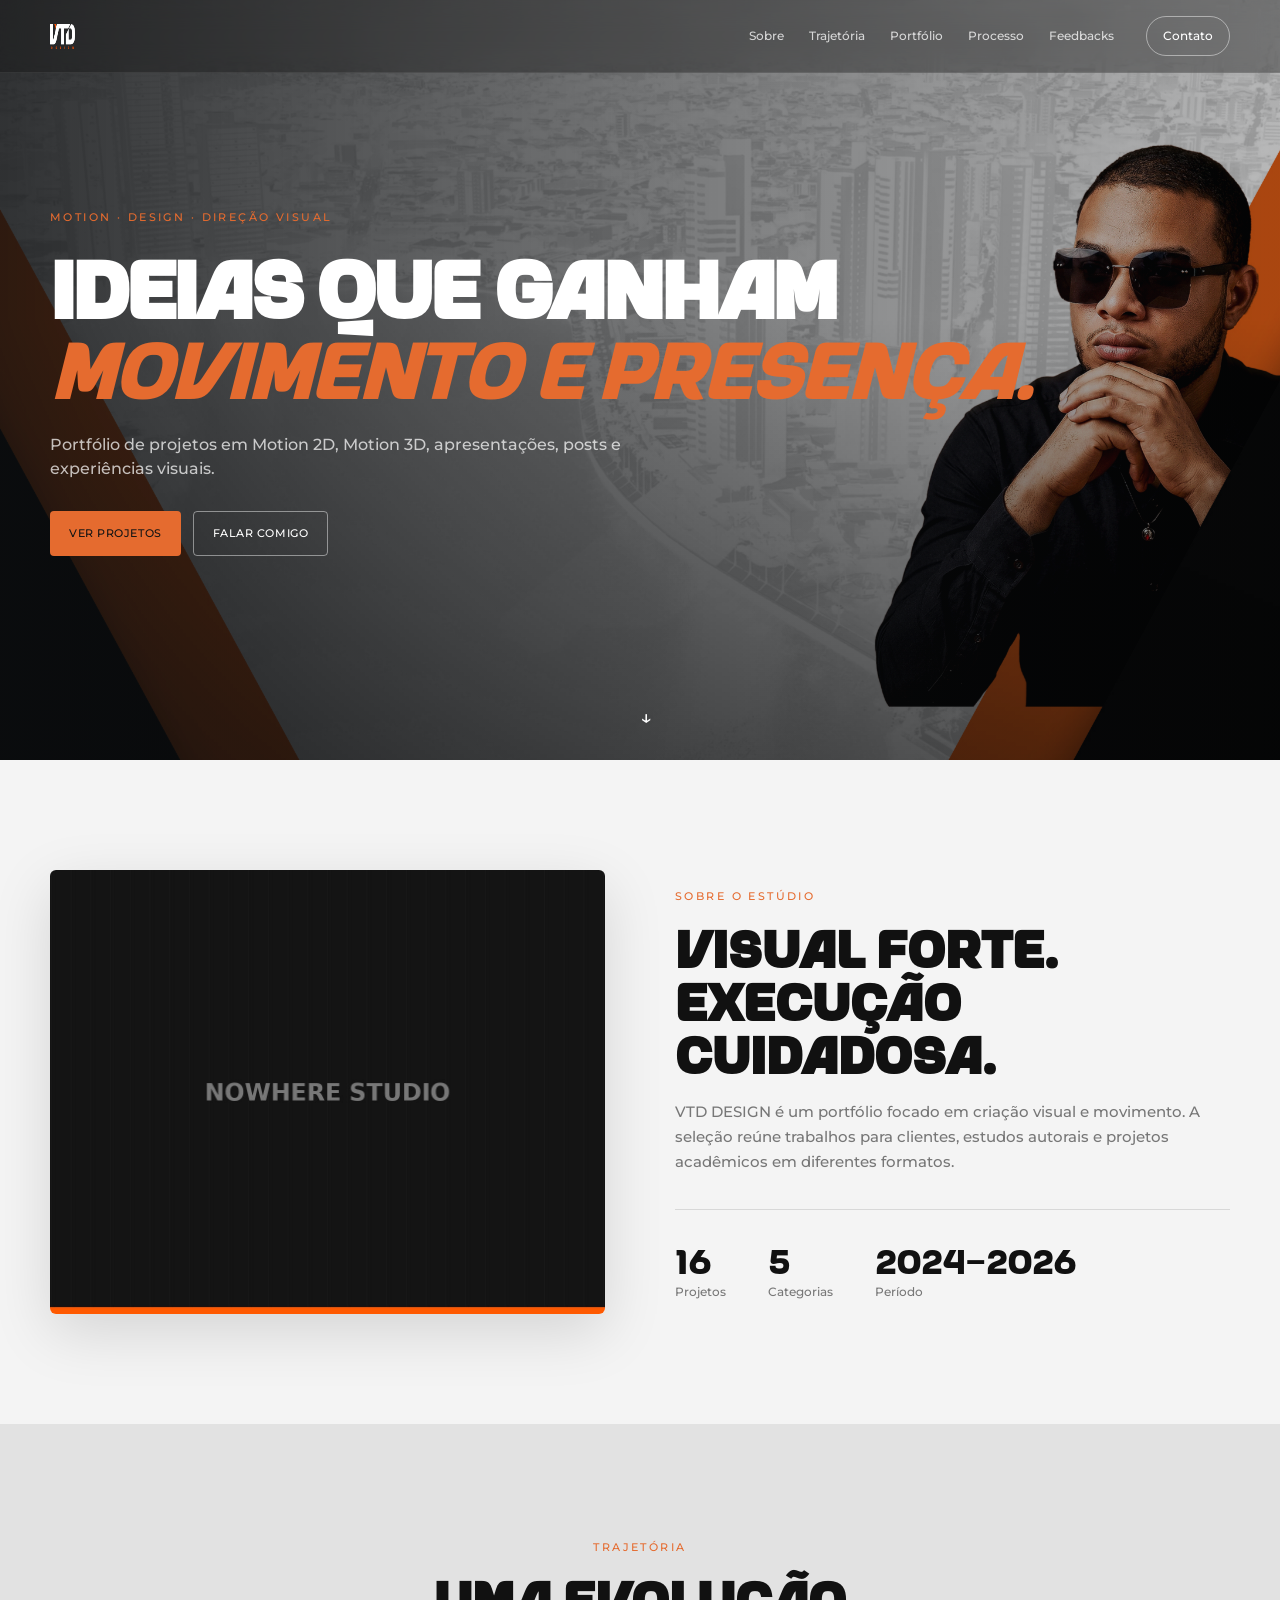
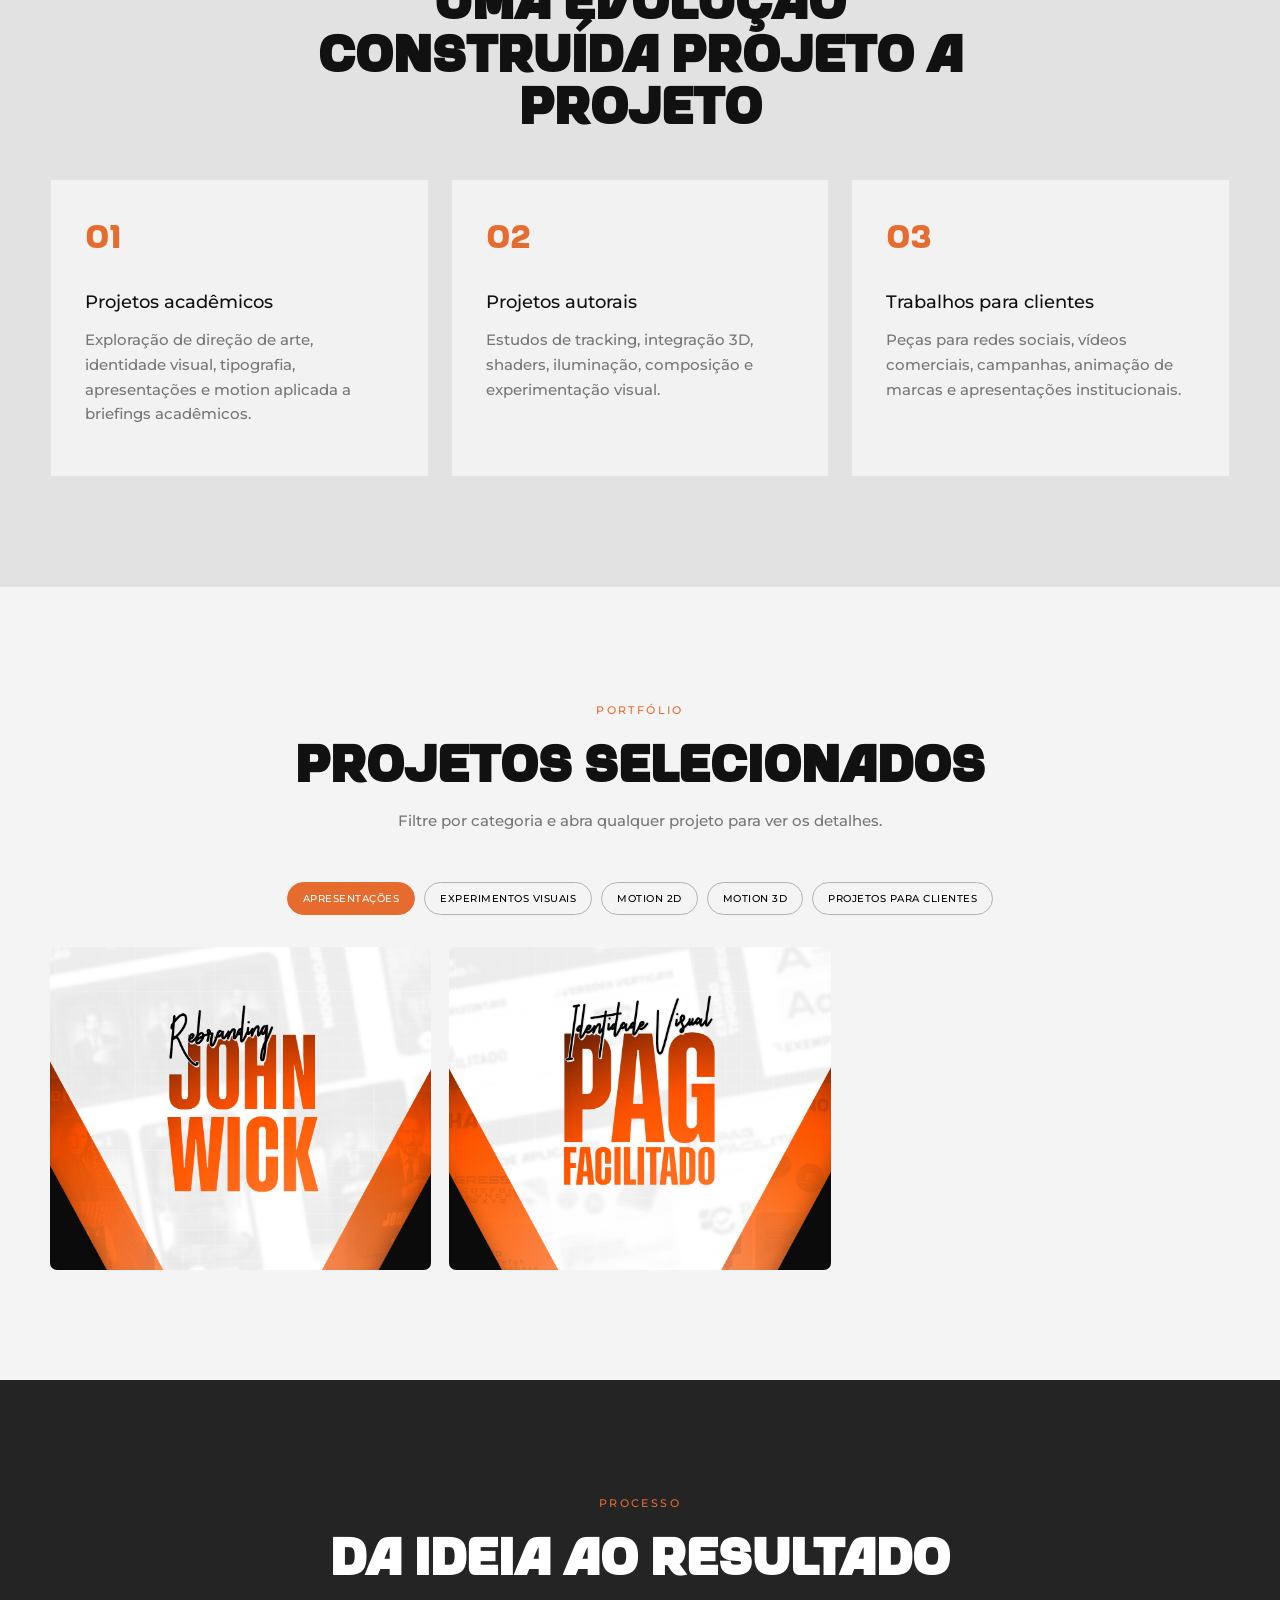
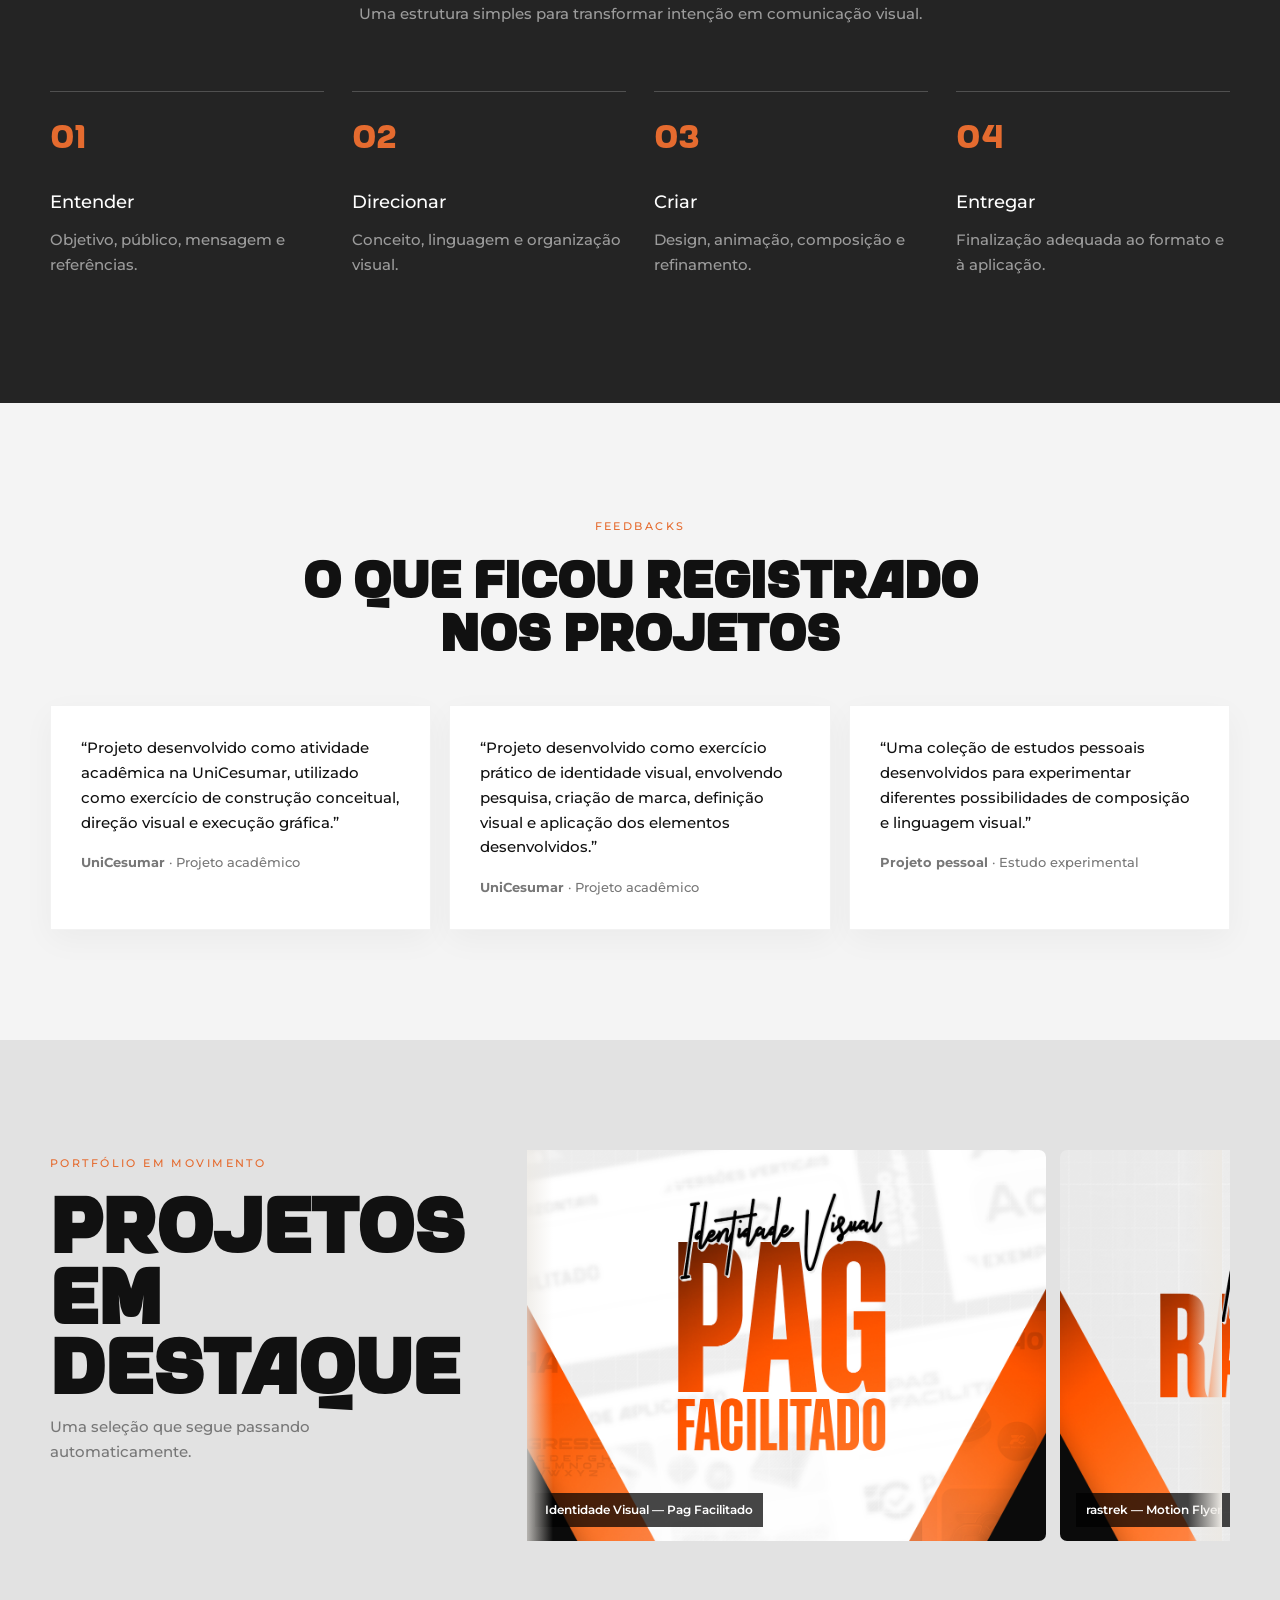
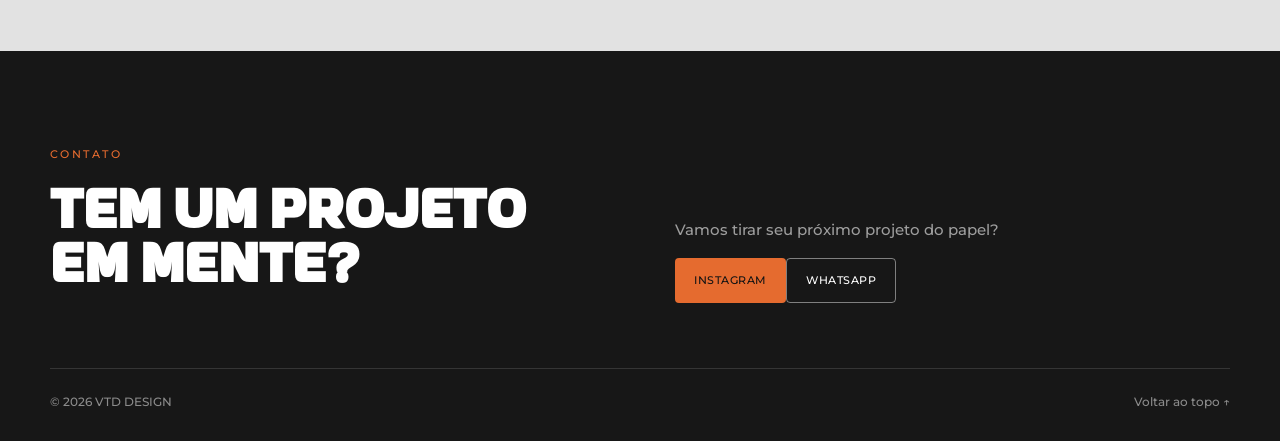
==== commit 924fb649: "Update index.html" ====
--- a/index.html
+++ b/index.html
@@ -13,7 +13,9 @@
 <body>
 <header class="topbar" id="topo">
   <div class="shell nav-wrap">
-    <a class="brand" href="#topo"><img src="assets/vtd-logo.png" alt=""><span>VTD DESIGN</span></a>
+    <a class="brand" href="#topo">
+  <img src="assets/vtd-logo.png" alt="VTD Design">
+</a>
     <nav class="desktop-nav" aria-label="Navegação principal">
       <a href="#sobre">Sobre</a><a href="#trajetoria">Trajetória</a><a href="#trabalhos">Portfólio</a><a href="#processo">Processo</a><a href="#feedbacks">Feedbacks</a>
     </nav>
